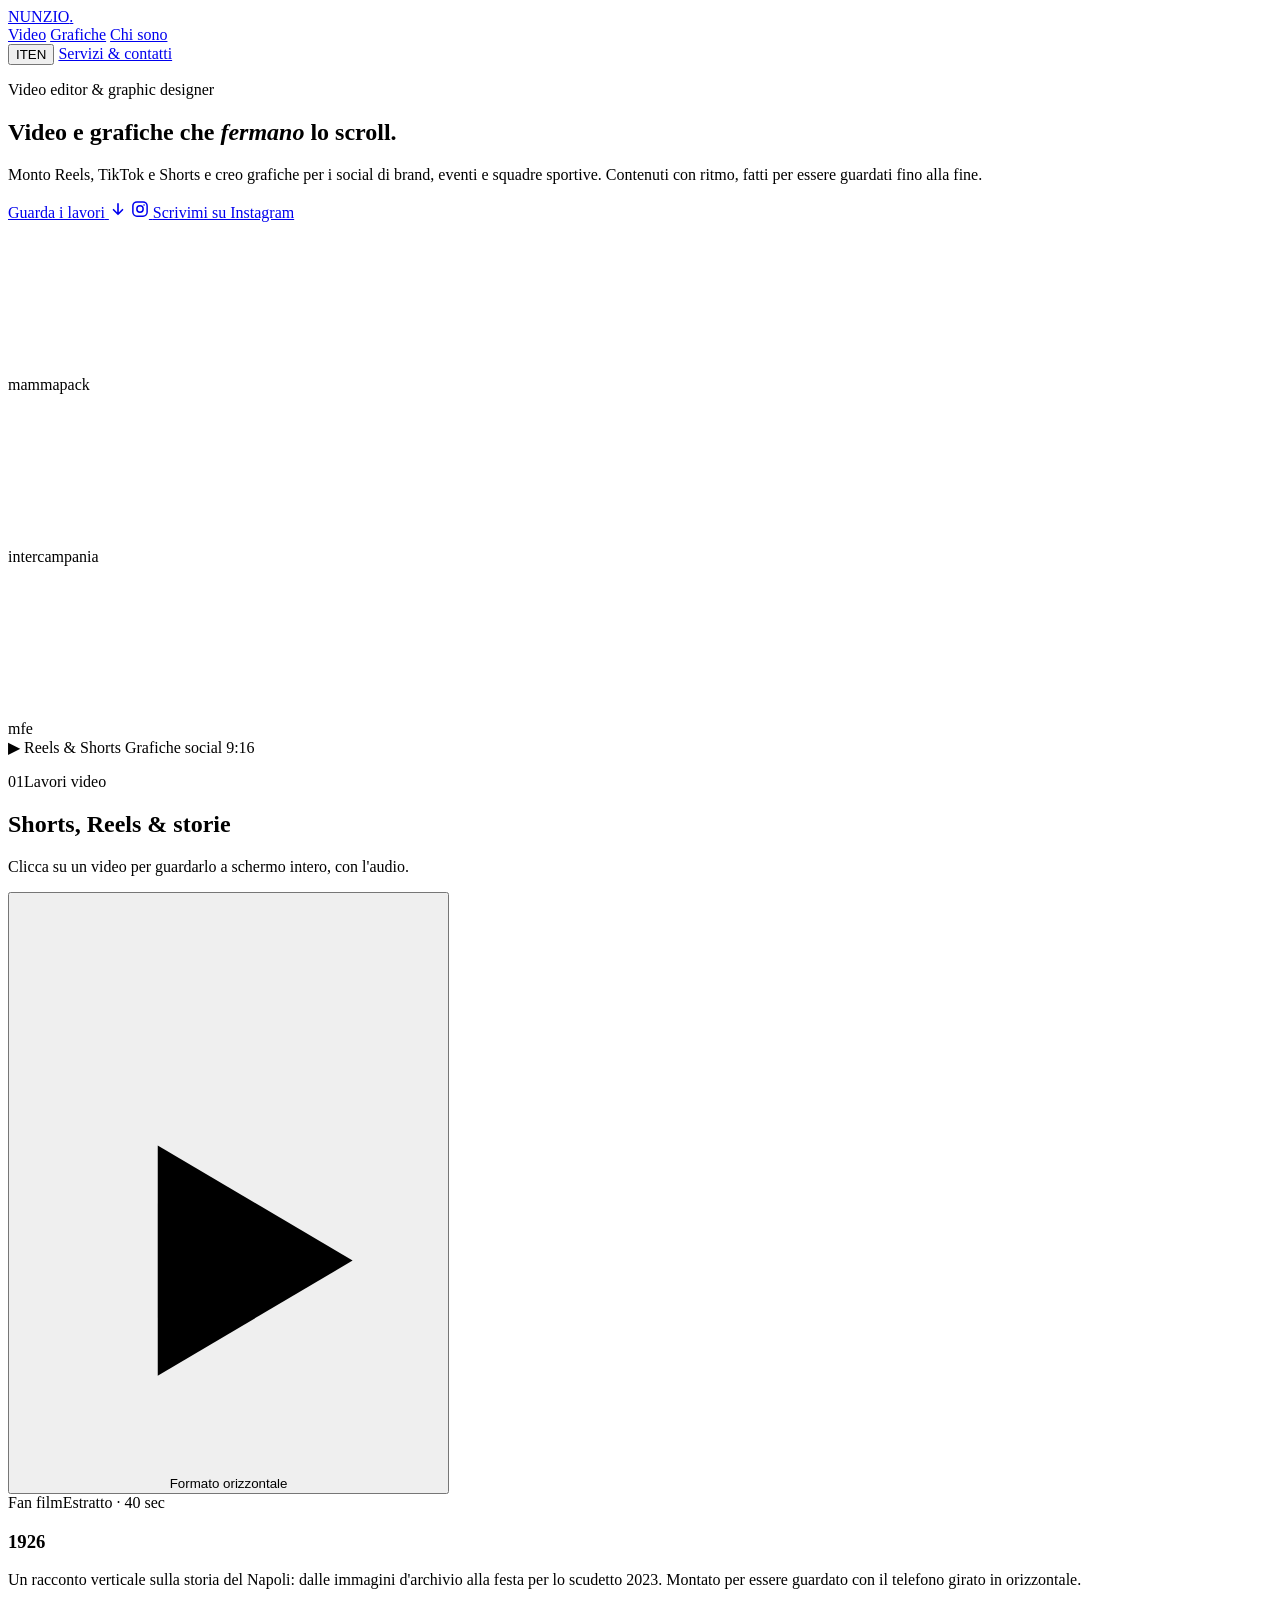
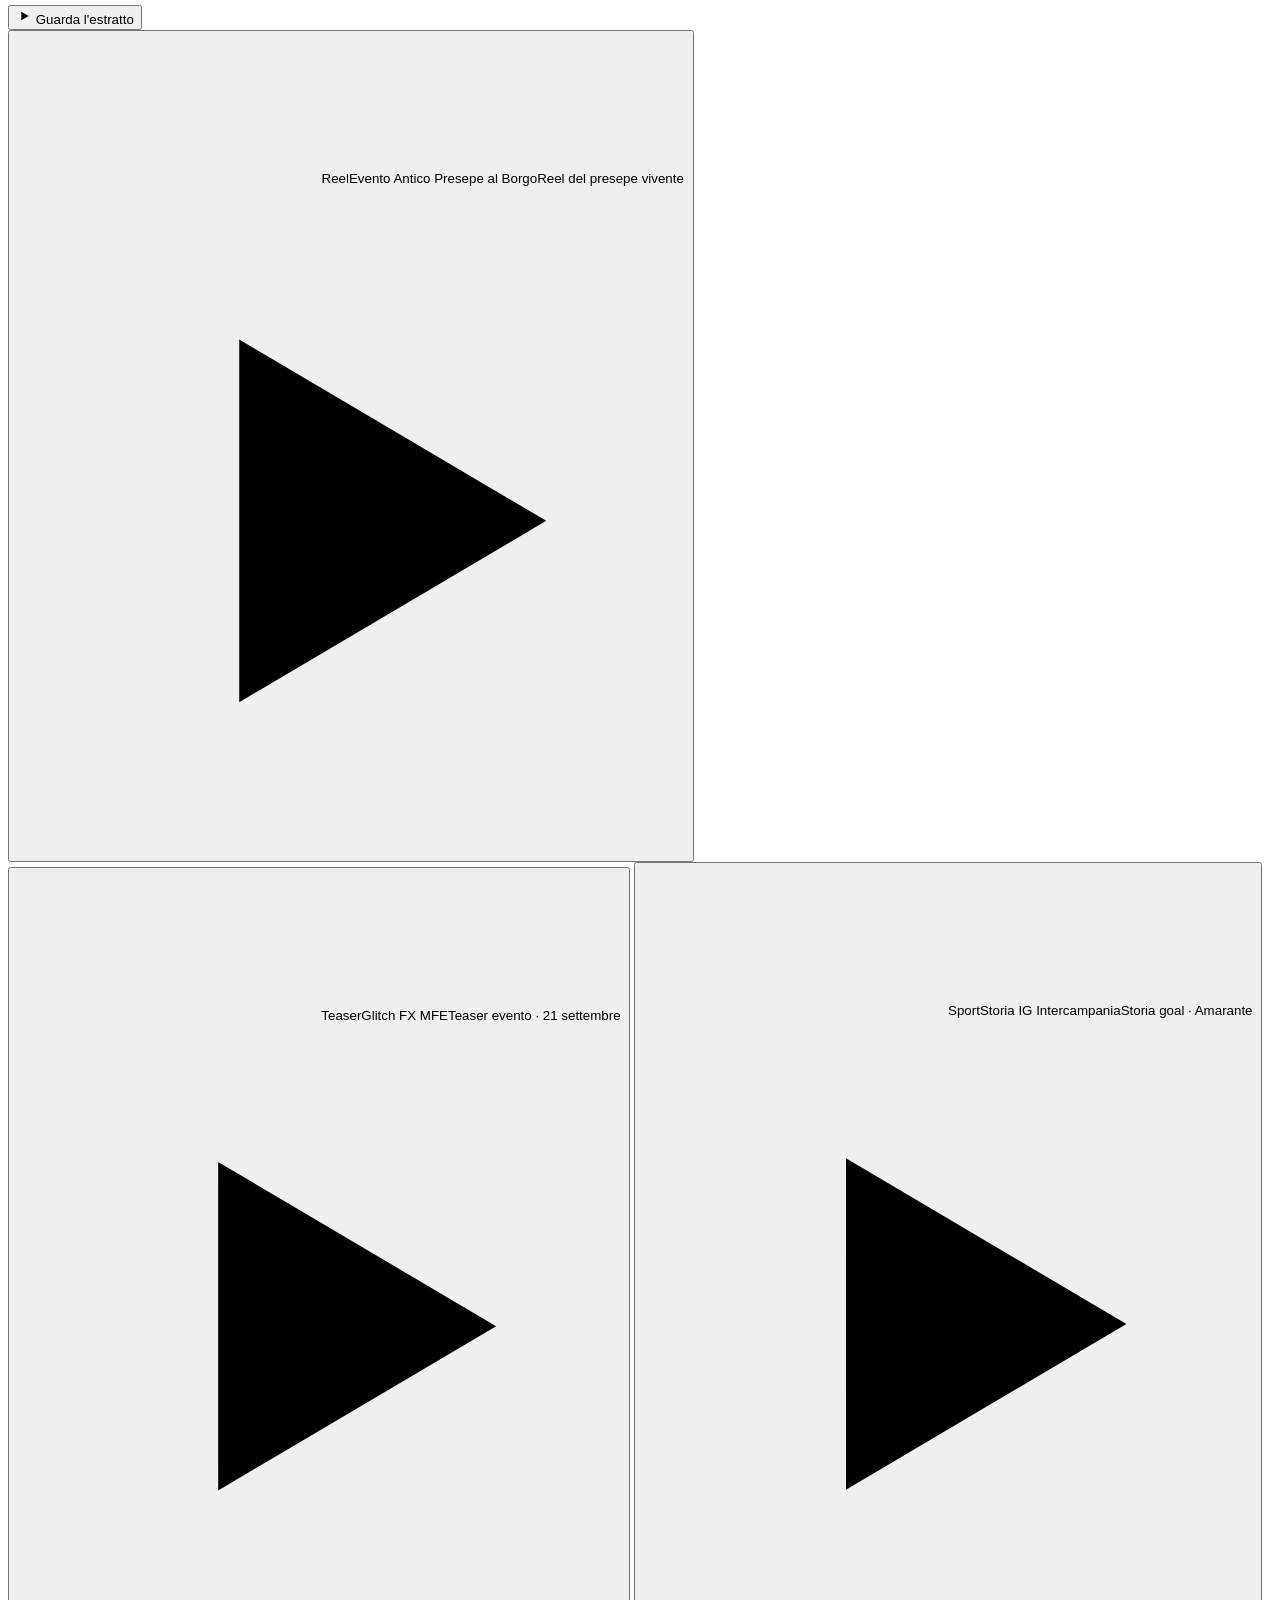
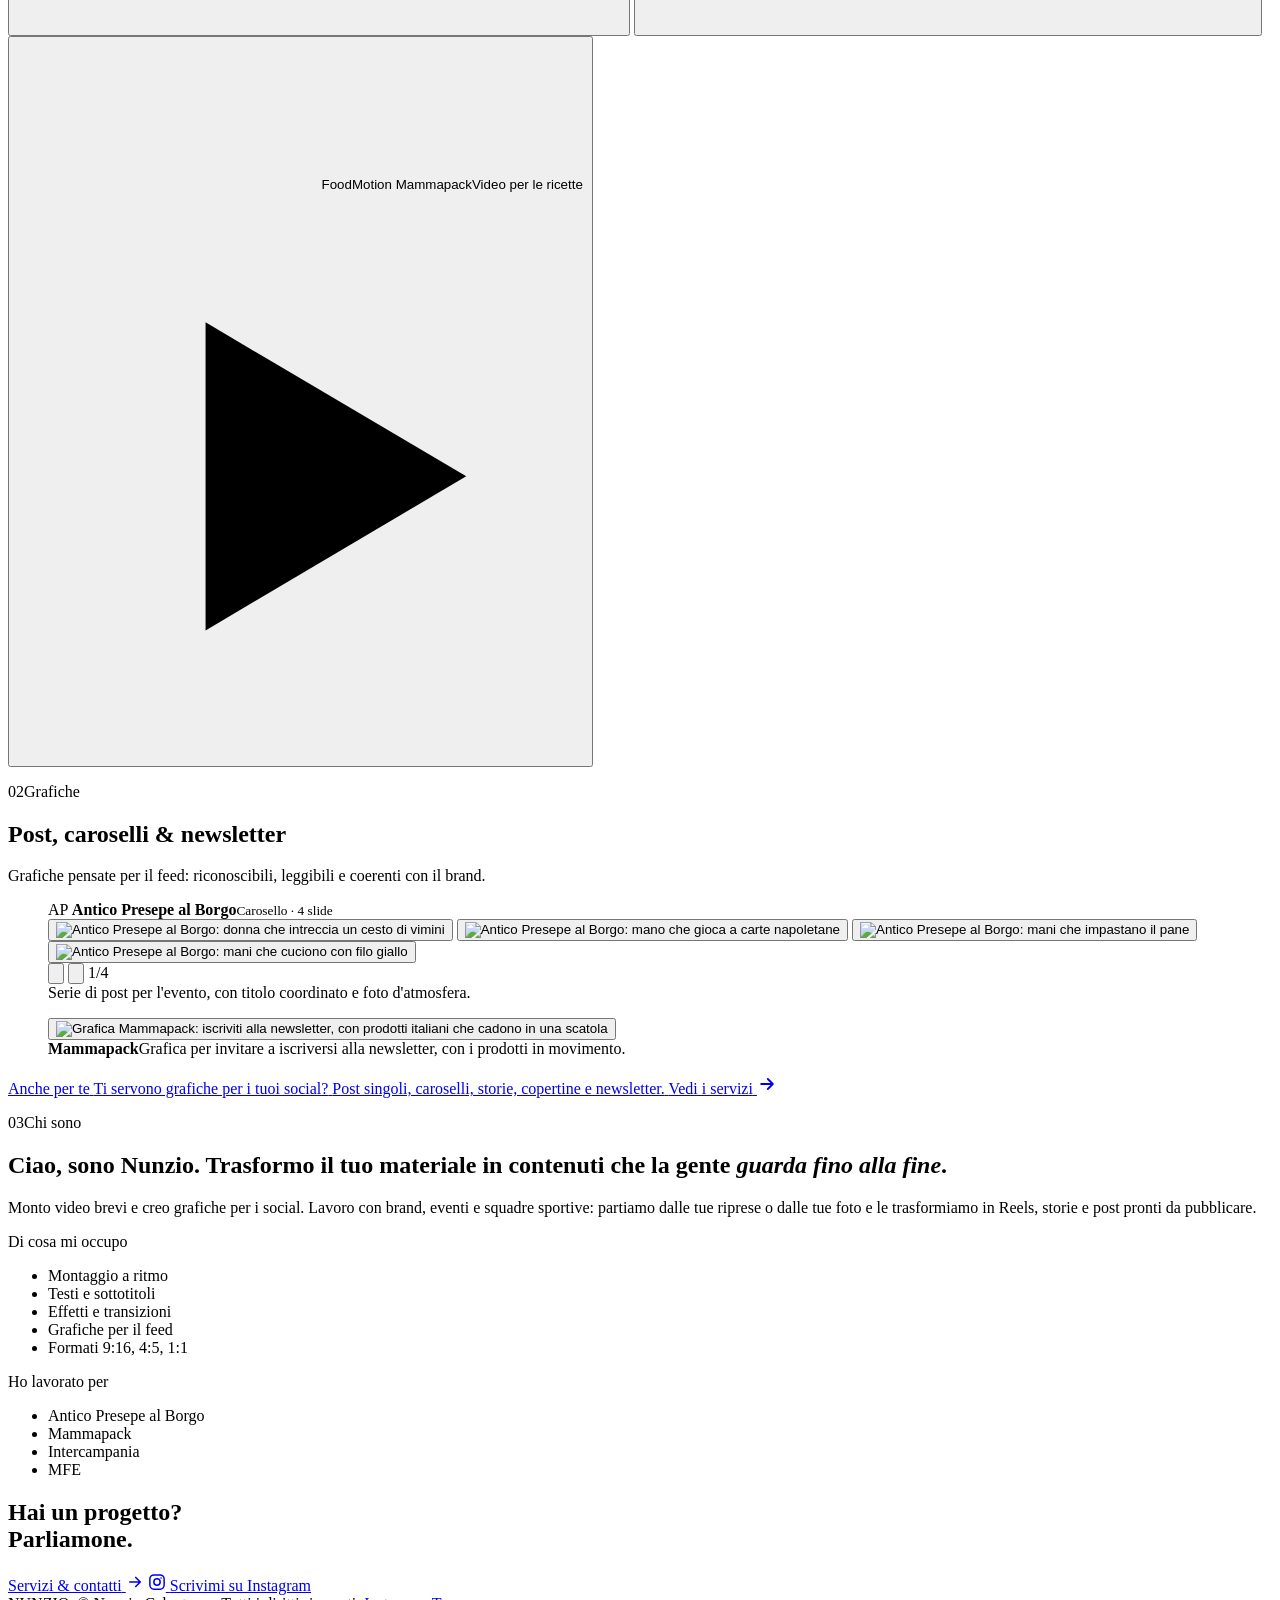
==== index.html @ 089bc9fd "Add files via upload" ====
<!doctype html>
<html lang="it">
<head>
  <meta charset="utf-8">
  <meta name="viewport" content="width=device-width, initial-scale=1">
  <title>Nunzio Celentano — Video editor & graphic designer</title>
  <meta name="description" content="Montaggio di Reels, TikTok e Shorts e grafiche per i social. Guarda i lavori di Nunzio Celentano.">
  <meta name="theme-color" content="#0b0b0e">
  <meta property="og:title" content="Nunzio Celentano — Video editor & graphic designer">
  <meta property="og:description" content="Video e grafiche che fermano lo scroll.">
  <meta property="og:image" content="video/poster/intercampania-goal.jpg">
  <link rel="icon" href="data:image/svg+xml,%3Csvg xmlns='http://www.w3.org/2000/svg' viewBox='0 0 64 64'%3E%3Crect width='64' height='64' rx='16' fill='%23d4ff3a'/%3E%3Ctext x='32' y='46' font-family='Arial Black,Arial' font-weight='900' font-size='40' text-anchor='middle' fill='%230b0b0e'%3EN%3C/text%3E%3C/svg%3E">
  <link rel="preconnect" href="https://fonts.googleapis.com">
  <link rel="preconnect" href="https://fonts.gstatic.com" crossorigin>
  <link href="https://fonts.googleapis.com/css2?family=Bricolage+Grotesque:opsz,wght@12..96,400..800&family=Inter:wght@400;500;600&display=swap" rel="stylesheet">
  <link rel="stylesheet" href="assets/style.css">
</head>
<body data-page="home">

  <header class="site-header" id="top">
    <div class="wrap header-inner">
      <a href="index.html" class="logo" aria-label="Nunzio Celentano — home">NUNZIO<span>.</span></a>
      <nav class="nav" aria-label="Menu">
        <a href="#video" data-i18n="nav.video">Video</a>
        <a href="#grafiche" data-i18n="nav.graphics">Grafiche</a>
        <a href="#chi-sono" data-i18n="nav.about">Chi sono</a>
      </nav>
      <div class="header-actions">
        <button class="lang-toggle" type="button" data-i18n-aria="lang.aria" aria-label="Cambia lingua">
          <span data-l="it">IT</span><span data-l="en">EN</span>
        </button>
        <a class="btn btn-accent btn-small" href="servizi.html"><span data-i18n="nav.contact">Servizi & contatti</span></a>
      </div>
    </div>
  </header>

  <main>
    <!-- HERO -->
    <section class="hero">
      <div class="glow glow-a" aria-hidden="true"></div>
      <div class="glow glow-b" aria-hidden="true"></div>
      <div class="wrap hero-inner">
        <div class="hero-copy">
          <p class="kicker"><span class="live-dot" aria-hidden="true"></span><span data-i18n="hero.kicker">Video editor & graphic designer</span></p>
          <h1 class="hero-title" data-i18n-html="hero.title">Video e grafiche che <em>fermano</em> lo scroll.</h1>
          <p class="hero-sub" data-i18n="hero.sub">Monto Reels, TikTok e Shorts e creo grafiche per i social di brand, eventi e squadre sportive. Contenuti con ritmo, fatti per essere guardati fino alla fine.</p>
          <div class="hero-ctas">
            <a href="#video" class="btn btn-accent"><span data-i18n="hero.cta">Guarda i lavori</span>
              <svg viewBox="0 0 24 24" width="18" height="18" fill="none" stroke="currentColor" stroke-width="2.2" stroke-linecap="round" stroke-linejoin="round" aria-hidden="true"><path d="M12 5v14M6 13l6 6 6-6"/></svg></a>
            <a href="https://www.instagram.com/" class="btn btn-ghost" data-ig target="_blank" rel="noopener">
              <svg viewBox="0 0 24 24" width="18" height="18" fill="none" stroke="currentColor" stroke-width="2" stroke-linecap="round" stroke-linejoin="round" aria-hidden="true"><rect x="2.5" y="2.5" width="19" height="19" rx="5.5"/><circle cx="12" cy="12" r="4.2"/><circle cx="17.4" cy="6.6" r="1.1" fill="currentColor" stroke="none"/></svg>
              <span data-i18n="cta.ig">Scrivimi su Instagram</span></a>
          </div>
        </div>

        <div class="hero-phones" aria-hidden="true">
          <div class="phone phone-1">
            <video src="video/preview/mammapack-ricette.mp4" poster="video/poster/mammapack-ricette.jpg" muted loop playsinline autoplay preload="auto" data-hero></video>
            <div class="phone-ui"><span class="pu-icons"><i class="i-heart"></i><i class="i-comment"></i><i class="i-send"></i></span><span class="pu-user"><b></b>mammapack</span></div>
          </div>
          <div class="phone phone-2">
            <video src="video/preview/intercampania-goal.mp4" poster="video/poster/intercampania-goal.jpg" muted loop playsinline autoplay preload="auto" data-hero></video>
            <div class="phone-ui"><span class="pu-icons"><i class="i-heart"></i><i class="i-comment"></i><i class="i-send"></i></span><span class="pu-user"><b></b>intercampania</span></div>
          </div>
          <div class="phone phone-3">
            <video src="video/preview/mfe-21-settembre.mp4" poster="video/poster/mfe-21-settembre.jpg" muted loop playsinline autoplay preload="auto" data-hero></video>
            <div class="phone-ui"><span class="pu-icons"><i class="i-heart"></i><i class="i-comment"></i><i class="i-send"></i></span><span class="pu-user"><b></b>mfe</span></div>
          </div>
          <span class="float-chip chip-1">▶ Reels & Shorts</span>
          <span class="float-chip chip-2" data-i18n="hero.chip2">Grafiche social</span>
          <span class="float-chip chip-3">9:16</span>
        </div>
      </div>
    </section>

    <div class="marquee" aria-hidden="true"><div class="marquee-track"></div></div>

    <!-- VIDEO -->
    <section id="video" class="section">
      <div class="wrap">
        <div class="section-head">
          <p class="eyebrow"><span class="num">01</span><span data-i18n="video.eyebrow">Lavori video</span></p>
          <h2 class="section-title" data-i18n="video.title">Shorts, Reels & storie</h2>
          <p class="section-sub" data-i18n="video.sub">Clicca su un video per guardarlo a schermo intero, con l'audio.</p>
        </div>

        <article class="feature">
          <button class="feature-media rot-wrap" type="button" id="f1926" data-preview
                  data-video="video/1926-estratto.mp4" data-rotate data-group="video"
                  data-title="1926" data-caption="f1926.cap">
            <video class="preview" src="video/preview/1926-estratto.mp4" poster="video/poster/1926-estratto.jpg" muted loop playsinline preload="none"></video>
            <span class="play-badge" aria-hidden="true"><svg viewBox="0 0 24 24"><path d="M8 5.5v13l11-6.5z" fill="currentColor"/></svg></span>
            <span class="rot-hint" data-i18n="f1926.hint">Formato orizzontale</span>
          </button>
          <div class="feature-copy">
            <div class="tags"><span class="tag tag-accent">Fan film</span><span class="tag" data-i18n="f1926.len">Estratto · 40 sec</span></div>
            <h3 class="feature-title">1926</h3>
            <p data-i18n="f1926.desc">Un racconto verticale sulla storia del Napoli: dalle immagini d'archivio alla festa per lo scudetto 2023. Montato per essere guardato con il telefono girato in orizzontale.</p>
            <button class="btn btn-ghost" type="button" data-open="#f1926">
              <svg viewBox="0 0 24 24" width="16" height="16" aria-hidden="true"><path d="M8 5.5v13l11-6.5z" fill="currentColor"/></svg>
              <span data-i18n="f1926.cta">Guarda l'estratto</span></button>
          </div>
        </article>

        <div class="video-grid">
          <button class="vcard" type="button" data-preview data-video="video/antico-presepe.mp4" data-group="video"
                  data-title="Antico Presepe al Borgo" data-caption="v.presepe.title">
            <video class="preview" src="video/preview/antico-presepe.mp4" poster="video/poster/antico-presepe.jpg" muted loop playsinline preload="none"></video>
            <span class="vcard-shade" aria-hidden="true"></span>
            <span class="vcard-tags"><span class="tag">Reel</span><span class="tag" data-i18n="tag.event">Evento</span></span>
            <span class="vcard-info"><span class="vcard-client">Antico Presepe al Borgo</span><span class="vcard-title" data-i18n="v.presepe.title">Reel del presepe vivente</span></span>
            <span class="play-badge" aria-hidden="true"><svg viewBox="0 0 24 24"><path d="M8 5.5v13l11-6.5z" fill="currentColor"/></svg></span>
          </button>

          <button class="vcard" type="button" data-preview data-video="video/mfe-21-settembre.mp4" data-group="video"
                  data-title="MFE" data-caption="v.mfe.title">
            <video class="preview" src="video/preview/mfe-21-settembre.mp4" poster="video/poster/mfe-21-settembre.jpg" muted loop playsinline preload="none"></video>
            <span class="vcard-shade" aria-hidden="true"></span>
            <span class="vcard-tags"><span class="tag">Teaser</span><span class="tag">Glitch FX</span></span>
            <span class="vcard-info"><span class="vcard-client">MFE</span><span class="vcard-title" data-i18n="v.mfe.title">Teaser evento · 21 settembre</span></span>
            <span class="play-badge" aria-hidden="true"><svg viewBox="0 0 24 24"><path d="M8 5.5v13l11-6.5z" fill="currentColor"/></svg></span>
          </button>

          <button class="vcard" type="button" data-preview data-video="video/intercampania-goal.mp4" data-group="video"
                  data-title="Intercampania" data-caption="v.goal.title">
            <video class="preview" src="video/preview/intercampania-goal.mp4" poster="video/poster/intercampania-goal.jpg" muted loop playsinline preload="none"></video>
            <span class="vcard-shade" aria-hidden="true"></span>
            <span class="vcard-tags"><span class="tag">Sport</span><span class="tag" data-i18n="tag.story">Storia IG</span></span>
            <span class="vcard-info"><span class="vcard-client">Intercampania</span><span class="vcard-title" data-i18n="v.goal.title">Storia goal · Amarante</span></span>
            <span class="play-badge" aria-hidden="true"><svg viewBox="0 0 24 24"><path d="M8 5.5v13l11-6.5z" fill="currentColor"/></svg></span>
          </button>

          <button class="vcard" type="button" data-preview data-video="video/mammapack-ricette.mp4" data-group="video"
                  data-title="Mammapack" data-caption="v.mamma.title">
            <video class="preview" src="video/preview/mammapack-ricette.mp4" poster="video/poster/mammapack-ricette.jpg" muted loop playsinline preload="none"></video>
            <span class="vcard-shade" aria-hidden="true"></span>
            <span class="vcard-tags"><span class="tag">Food</span><span class="tag">Motion</span></span>
            <span class="vcard-info"><span class="vcard-client">Mammapack</span><span class="vcard-title" data-i18n="v.mamma.title">Video per le ricette</span></span>
            <span class="play-badge" aria-hidden="true"><svg viewBox="0 0 24 24"><path d="M8 5.5v13l11-6.5z" fill="currentColor"/></svg></span>
          </button>
        </div>
      </div>
    </section>

    <!-- GRAFICHE -->
    <section id="grafiche" class="section">
      <div class="wrap">
        <div class="section-head">
          <p class="eyebrow"><span class="num">02</span><span data-i18n="gfx.eyebrow">Grafiche</span></p>
          <h2 class="section-title" data-i18n="gfx.title">Post, caroselli & newsletter</h2>
          <p class="section-sub" data-i18n="gfx.sub">Grafiche pensate per il feed: riconoscibili, leggibili e coerenti con il brand.</p>
        </div>

        <div class="gfx-grid">
          <figure class="ig-post">
            <div class="ig-head">
              <span class="ig-avatar" aria-hidden="true"><span>AP</span></span>
              <span class="ig-who"><strong>Antico Presepe al Borgo</strong><small data-i18n="g.car.meta">Carosello · 4 slide</small></span>
            </div>
            <div class="carousel">
              <div class="carousel-track" tabindex="0" data-i18n-aria="g.car.aria" aria-label="Carosello di grafiche">
                <button class="slide" type="button" data-img="grafiche/presepe-1.webp" data-group="presepe" data-title="Antico Presepe al Borgo" data-caption="g.car.meta"><img src="grafiche/presepe-1.webp" width="1080" height="1350" alt="Antico Presepe al Borgo: donna che intreccia un cesto di vimini" loading="lazy"></button>
                <button class="slide" type="button" data-img="grafiche/presepe-2.webp" data-group="presepe" data-title="Antico Presepe al Borgo" data-caption="g.car.meta"><img src="grafiche/presepe-2.webp" width="1080" height="1350" alt="Antico Presepe al Borgo: mano che gioca a carte napoletane" loading="lazy"></button>
                <button class="slide" type="button" data-img="grafiche/presepe-3.webp" data-group="presepe" data-title="Antico Presepe al Borgo" data-caption="g.car.meta"><img src="grafiche/presepe-3.webp" width="1080" height="1350" alt="Antico Presepe al Borgo: mani che impastano il pane" loading="lazy"></button>
                <button class="slide" type="button" data-img="grafiche/presepe-4.webp" data-group="presepe" data-title="Antico Presepe al Borgo" data-caption="g.car.meta"><img src="grafiche/presepe-4.webp" width="1080" height="1350" alt="Antico Presepe al Borgo: mani che cuciono con filo giallo" loading="lazy"></button>
              </div>
              <button class="car-btn car-prev" type="button" data-i18n-aria="car.prev" aria-label="Slide precedente"><svg viewBox="0 0 24 24"><path d="M15 18l-6-6 6-6"/></svg></button>
              <button class="car-btn car-next" type="button" data-i18n-aria="car.next" aria-label="Slide successiva"><svg viewBox="0 0 24 24"><path d="M9 18l6-6-6-6"/></svg></button>
              <span class="car-count">1/4</span>
            </div>
            <div class="car-dots" aria-hidden="true"><span></span><span></span><span></span><span></span></div>
            <figcaption data-i18n="g.car.cap">Serie di post per l'evento, con titolo coordinato e foto d'atmosfera.</figcaption>
          </figure>

          <figure class="gfx-card">
            <button class="gfx-img" type="button" data-img="grafiche/mammapack-newsletter.webp" data-title="Mammapack" data-caption="g.news.meta">
              <img src="grafiche/mammapack-newsletter.webp" width="1294" height="2000" alt="Grafica Mammapack: iscriviti alla newsletter, con prodotti italiani che cadono in una scatola" loading="lazy">
            </button>
            <figcaption><strong>Mammapack</strong><span data-i18n="g.news.cap">Grafica per invitare a iscriversi alla newsletter, con i prodotti in movimento.</span></figcaption>
          </figure>

          <a class="more-card" href="servizi.html">
            <span class="more-kicker" data-i18n="g.more.kicker">Anche per te</span>
            <span class="more-title" data-i18n="g.more.title">Ti servono grafiche per i tuoi social?</span>
            <span class="more-text" data-i18n="g.more.text">Post singoli, caroselli, storie, copertine e newsletter.</span>
            <span class="more-cta"><span data-i18n="g.more.cta">Vedi i servizi</span>
              <svg viewBox="0 0 24 24" width="20" height="20" fill="none" stroke="currentColor" stroke-width="2.2" stroke-linecap="round" stroke-linejoin="round" aria-hidden="true"><path d="M5 12h14M13 6l6 6-6 6"/></svg></span>
          </a>
        </div>
      </div>
    </section>

    <!-- CHI SONO -->
    <section id="chi-sono" class="section about">
      <div class="wrap about-grid">
        <div>
          <p class="eyebrow"><span class="num">03</span><span data-i18n="about.eyebrow">Chi sono</span></p>
          <h2 class="about-statement" data-i18n-html="about.statement">Ciao, sono <span class="hl">Nunzio</span>. Trasformo il tuo materiale in contenuti che la gente <em>guarda fino alla fine</em>.</h2>
        </div>
        <div class="about-side">
          <p data-i18n="about.p1">Monto video brevi e creo grafiche per i social. Lavoro con brand, eventi e squadre sportive: partiamo dalle tue riprese o dalle tue foto e le trasformiamo in Reels, storie e post pronti da pubblicare.</p>
          <p class="mini-label" data-i18n="about.skills">Di cosa mi occupo</p>
          <ul class="chips">
            <li data-i18n="skill.1">Montaggio a ritmo</li>
            <li data-i18n="skill.2">Testi e sottotitoli</li>
            <li data-i18n="skill.3">Effetti e transizioni</li>
            <li data-i18n="skill.4">Grafiche per il feed</li>
            <li data-i18n="skill.5">Formati 9:16, 4:5, 1:1</li>
          </ul>
          <p class="mini-label" data-i18n="about.clients">Ho lavorato per</p>
          <ul class="client-list">
            <li>Antico Presepe al Borgo</li>
            <li>Mammapack</li>
            <li>Intercampania</li>
            <li>MFE</li>
          </ul>
        </div>
      </div>
    </section>

    <!-- CTA -->
    <section class="cta-band">
      <div class="glow glow-c" aria-hidden="true"></div>
      <div class="wrap cta-inner">
        <h2 class="cta-title" data-i18n-html="cta.title">Hai un progetto?<br><span class="outline">Parliamone.</span></h2>
        <div class="cta-actions">
          <a class="btn btn-accent" href="servizi.html"><span data-i18n="nav.contact">Servizi & contatti</span>
            <svg viewBox="0 0 24 24" width="18" height="18" fill="none" stroke="currentColor" stroke-width="2.2" stroke-linecap="round" stroke-linejoin="round" aria-hidden="true"><path d="M5 12h14M13 6l6 6-6 6"/></svg></a>
          <a class="btn btn-ig" href="https://www.instagram.com/" data-ig target="_blank" rel="noopener">
            <svg viewBox="0 0 24 24" width="18" height="18" fill="none" stroke="currentColor" stroke-width="2" stroke-linecap="round" stroke-linejoin="round" aria-hidden="true"><rect x="2.5" y="2.5" width="19" height="19" rx="5.5"/><circle cx="12" cy="12" r="4.2"/><circle cx="17.4" cy="6.6" r="1.1" fill="currentColor" stroke="none"/></svg>
            <span data-i18n="cta.ig">Scrivimi su Instagram</span></a>
        </div>
      </div>
    </section>
  </main>

  <footer class="site-footer">
    <div class="wrap footer-inner">
      <span class="logo logo-small">NUNZIO<span>.</span></span>
      <span class="foot-copy">© <span data-year></span> Nunzio Celentano · <span data-i18n="footer.rights">Tutti i diritti riservati.</span></span>
      <span class="foot-links">
        <a href="https://www.instagram.com/" data-ig-profile target="_blank" rel="noopener">Instagram</a>
        <a href="#top" data-i18n="footer.top">Torna su</a>
      </span>
    </div>
  </footer>

  <dialog class="lightbox" data-i18n-aria="lb.aria" aria-label="Visualizzatore">
    <div class="lb-stage"></div>
    <div class="lb-caption"><strong class="lb-title"></strong><span class="lb-sub"></span></div>
    <button class="lb-btn lb-close" type="button" data-i18n-aria="lb.close" aria-label="Chiudi"><svg viewBox="0 0 24 24"><path d="M18 6L6 18M6 6l12 12"/></svg></button>
    <button class="lb-btn lb-prev" type="button" data-i18n-aria="lb.prev" aria-label="Precedente"><svg viewBox="0 0 24 24"><path d="M15 18l-6-6 6-6"/></svg></button>
    <button class="lb-btn lb-next" type="button" data-i18n-aria="lb.next" aria-label="Successivo"><svg viewBox="0 0 24 24"><path d="M9 18l6-6-6-6"/></svg></button>
  </dialog>

  <script src="assets/main.js"></script>
</body>
</html>
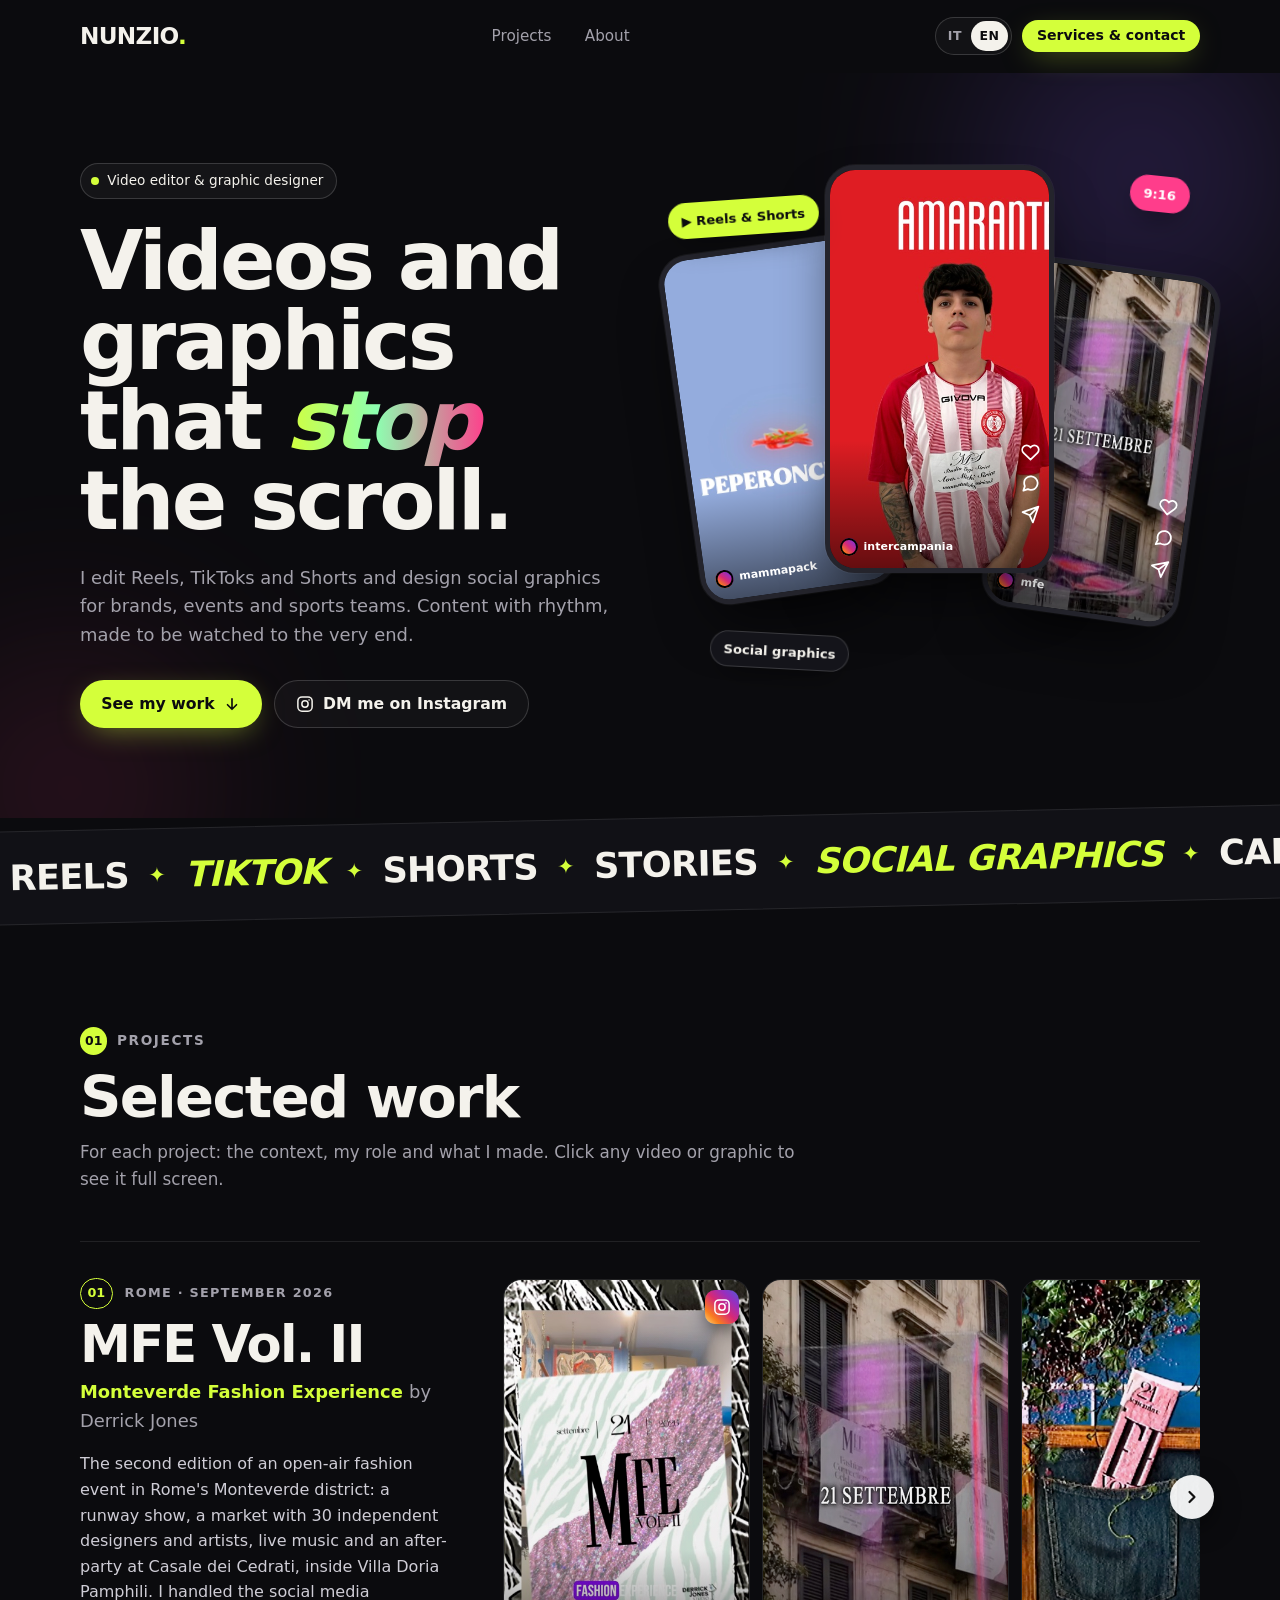
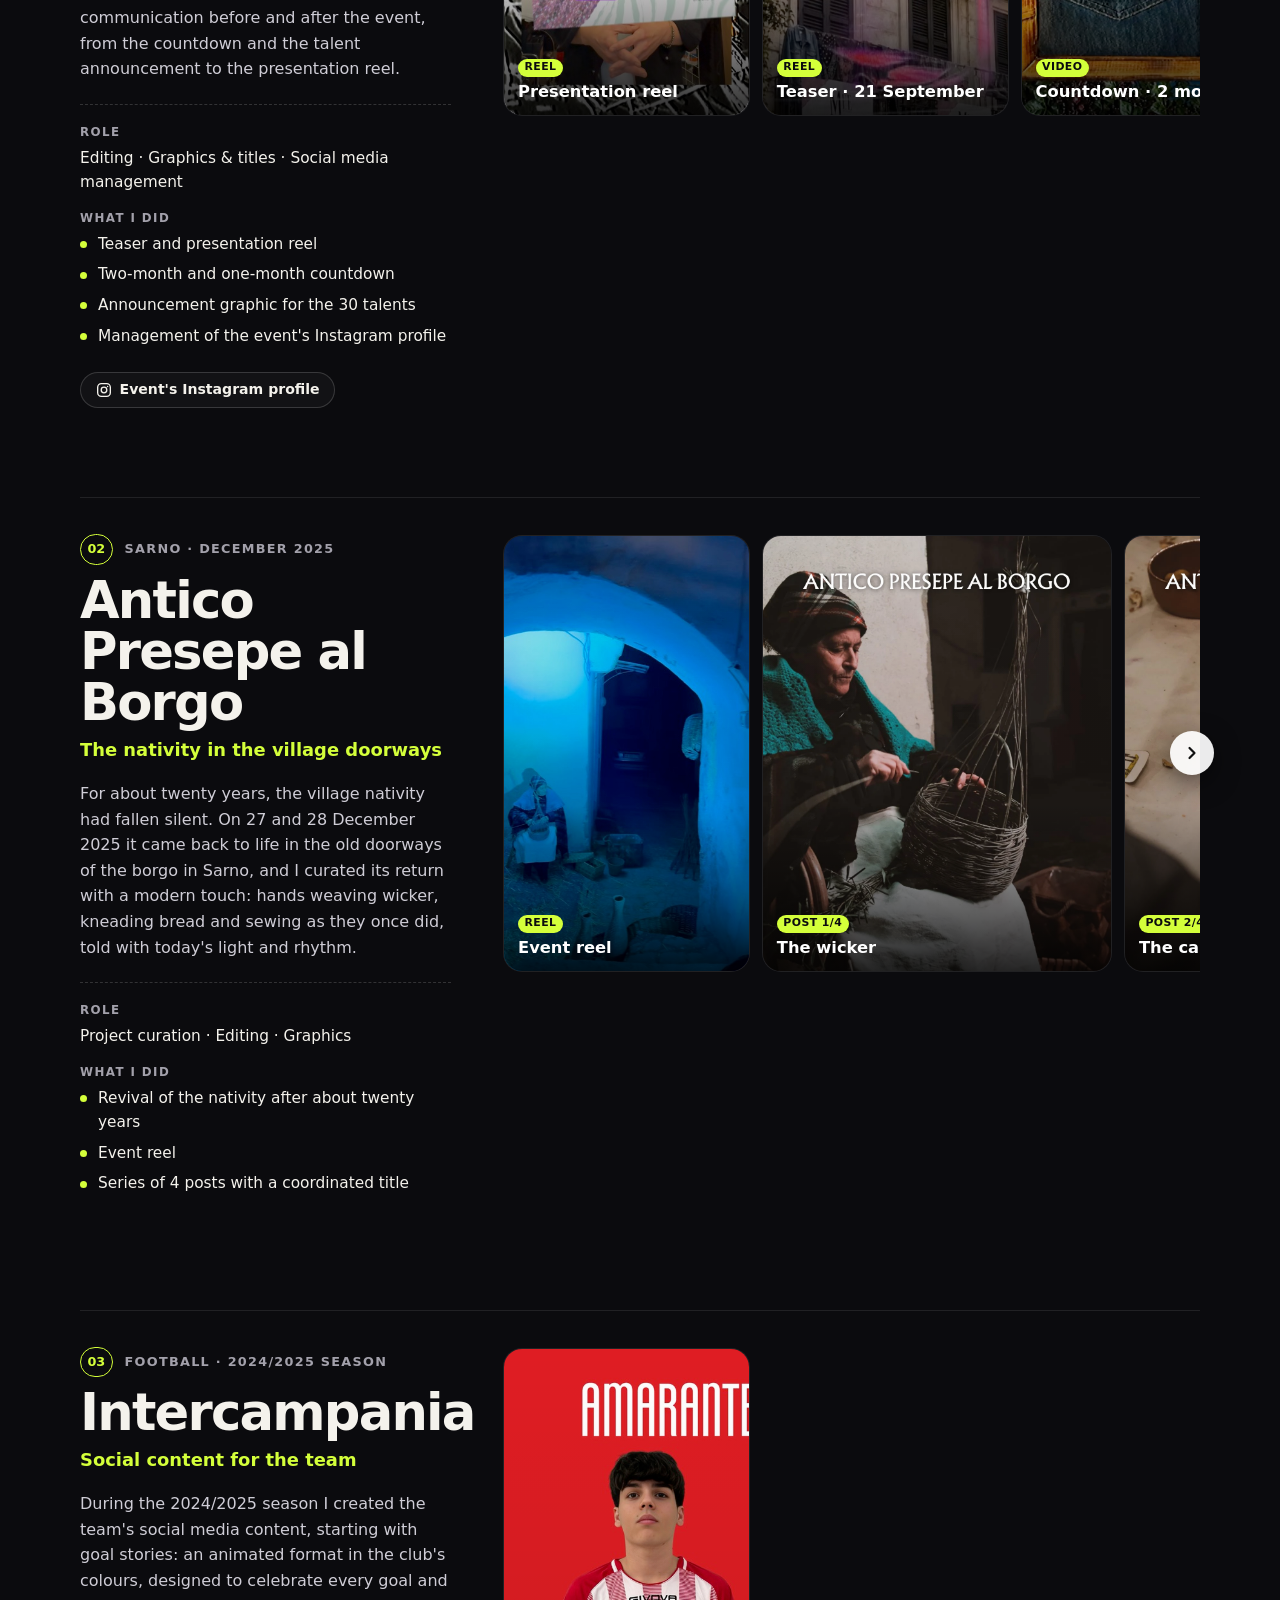
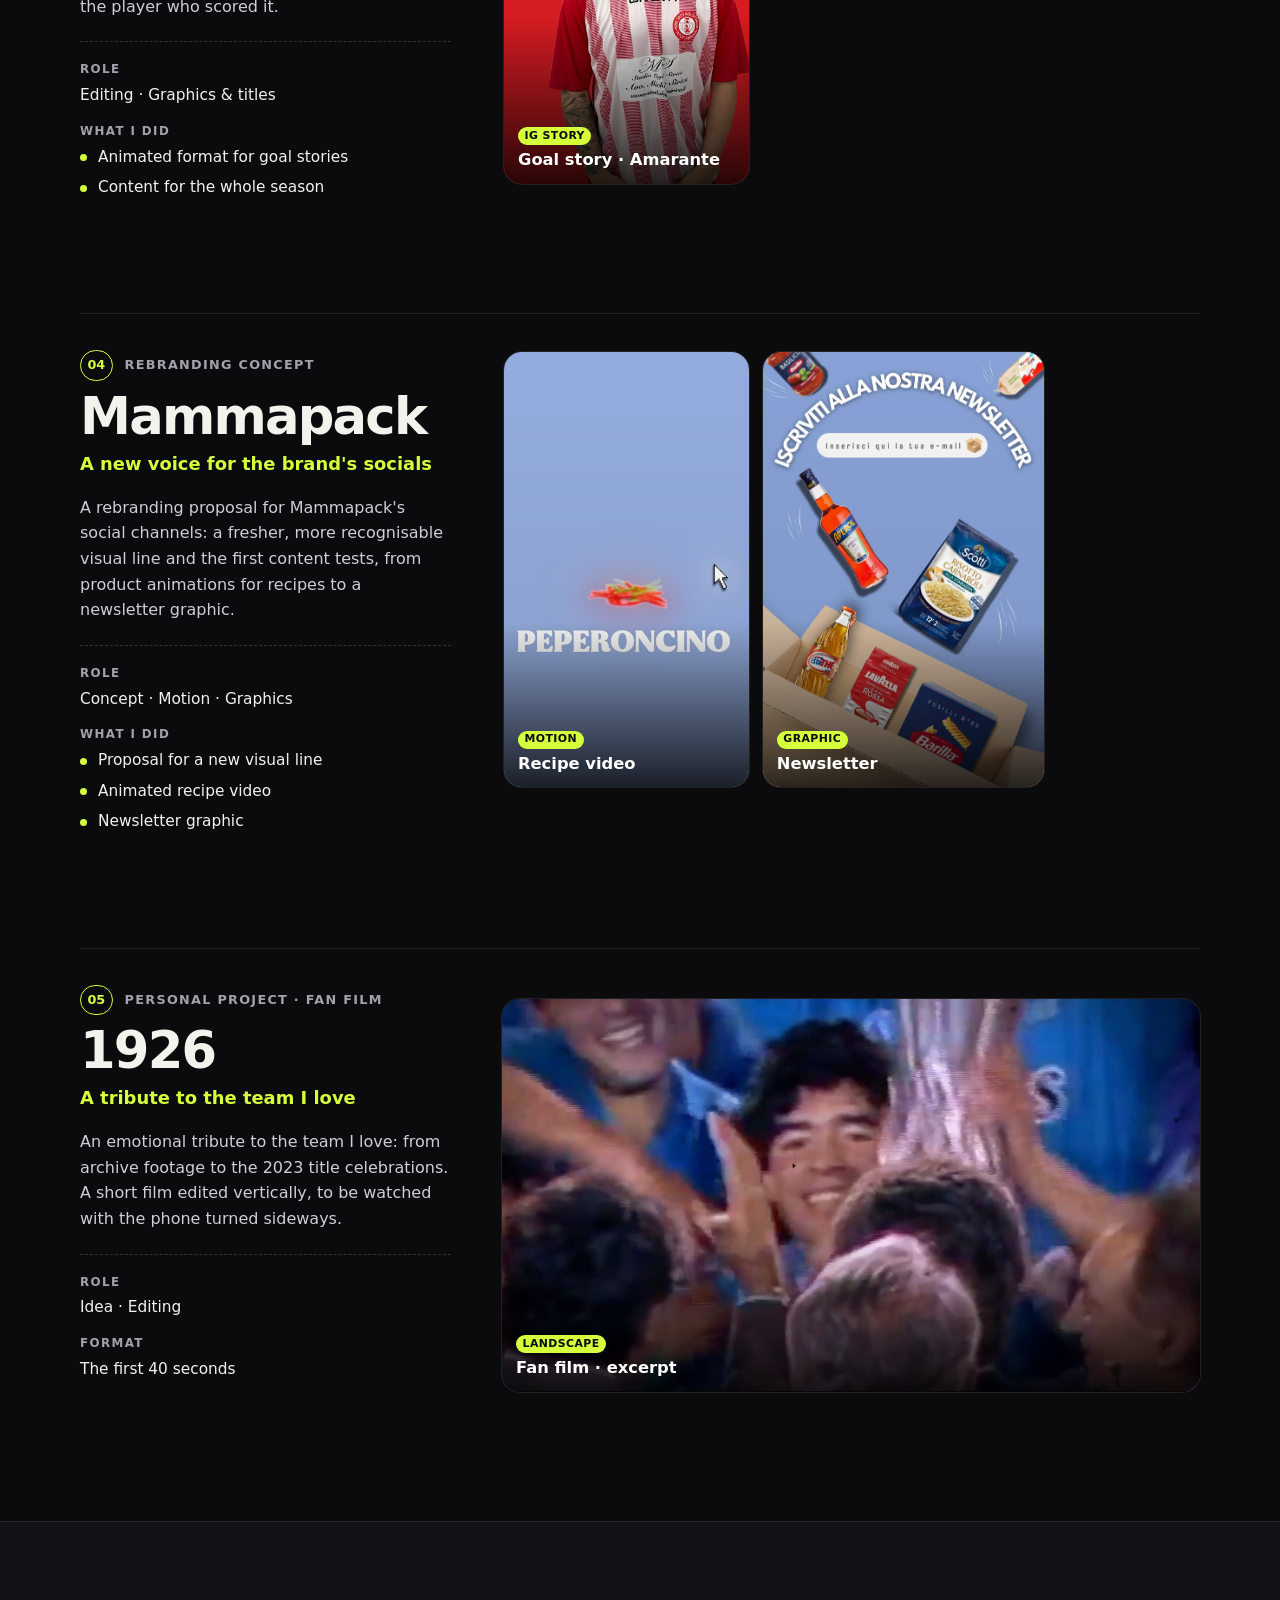
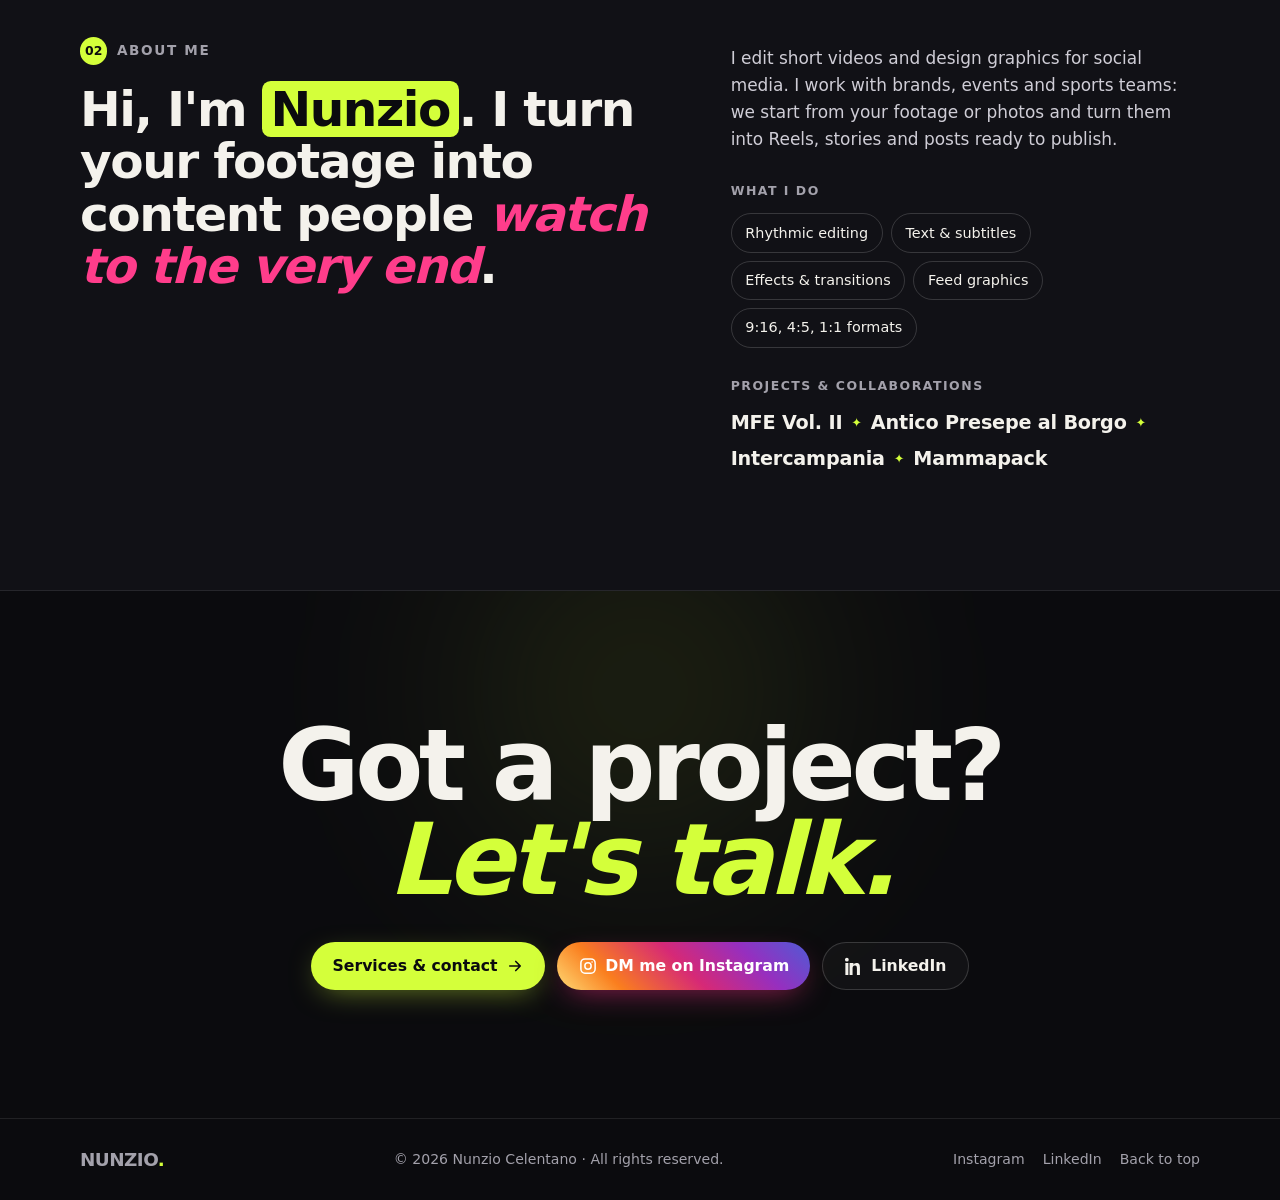
==== commit a548e04a: "Add files via upload" ====
--- a/index.html
+++ b/index.html
@@ -21,8 +21,7 @@
     <div class="wrap header-inner">
       <a href="index.html" class="logo" aria-label="Nunzio Celentano — home">NUNZIO<span>.</span></a>
       <nav class="nav" aria-label="Menu">
-        <a href="#video" data-i18n="nav.video">Video</a>
-        <a href="#grafiche" data-i18n="nav.graphics">Grafiche</a>
+        <a href="#progetti" data-i18n="nav.projects">Progetti</a>
         <a href="#chi-sono" data-i18n="nav.about">Chi sono</a>
       </nav>
       <div class="header-actions">
@@ -45,7 +44,7 @@
           <h1 class="hero-title" data-i18n-html="hero.title">Video e grafiche che <em>fermano</em> lo scroll.</h1>
           <p class="hero-sub" data-i18n="hero.sub">Monto Reels, TikTok e Shorts e creo grafiche per i social di brand, eventi e squadre sportive. Contenuti con ritmo, fatti per essere guardati fino alla fine.</p>
           <div class="hero-ctas">
-            <a href="#video" class="btn btn-accent"><span data-i18n="hero.cta">Guarda i lavori</span>
+            <a href="#progetti" class="btn btn-accent"><span data-i18n="hero.cta">Guarda i lavori</span>
               <svg viewBox="0 0 24 24" width="18" height="18" fill="none" stroke="currentColor" stroke-width="2.2" stroke-linecap="round" stroke-linejoin="round" aria-hidden="true"><path d="M12 5v14M6 13l6 6 6-6"/></svg></a>
             <a href="https://www.instagram.com/" class="btn btn-ghost" data-ig target="_blank" rel="noopener">
               <svg viewBox="0 0 24 24" width="18" height="18" fill="none" stroke="currentColor" stroke-width="2" stroke-linecap="round" stroke-linejoin="round" aria-hidden="true"><rect x="2.5" y="2.5" width="19" height="19" rx="5.5"/><circle cx="12" cy="12" r="4.2"/><circle cx="17.4" cy="6.6" r="1.1" fill="currentColor" stroke="none"/></svg>
@@ -75,117 +74,236 @@
 
     <div class="marquee" aria-hidden="true"><div class="marquee-track"></div></div>
 
-    <!-- VIDEO -->
-    <section id="video" class="section">
+    <!-- PROGETTI -->
+    <section id="progetti" class="section">
       <div class="wrap">
         <div class="section-head">
-          <p class="eyebrow"><span class="num">01</span><span data-i18n="video.eyebrow">Lavori video</span></p>
-          <h2 class="section-title" data-i18n="video.title">Shorts, Reels & storie</h2>
-          <p class="section-sub" data-i18n="video.sub">Clicca su un video per guardarlo a schermo intero, con l'audio.</p>
-        </div>
-
-        <article class="feature">
-          <button class="feature-media rot-wrap" type="button" id="f1926" data-preview
-                  data-video="video/1926-estratto.mp4" data-rotate data-group="video"
-                  data-title="1926" data-caption="f1926.cap">
-            <video class="preview" src="video/preview/1926-estratto.mp4" poster="video/poster/1926-estratto.jpg" muted loop playsinline preload="none"></video>
-            <span class="play-badge" aria-hidden="true"><svg viewBox="0 0 24 24"><path d="M8 5.5v13l11-6.5z" fill="currentColor"/></svg></span>
-            <span class="rot-hint" data-i18n="f1926.hint">Formato orizzontale</span>
-          </button>
-          <div class="feature-copy">
-            <div class="tags"><span class="tag tag-accent">Fan film</span><span class="tag" data-i18n="f1926.len">Estratto · 40 sec</span></div>
-            <h3 class="feature-title">1926</h3>
-            <p data-i18n="f1926.desc">Un racconto verticale sulla storia del Napoli: dalle immagini d'archivio alla festa per lo scudetto 2023. Montato per essere guardato con il telefono girato in orizzontale.</p>
-            <button class="btn btn-ghost" type="button" data-open="#f1926">
-              <svg viewBox="0 0 24 24" width="16" height="16" aria-hidden="true"><path d="M8 5.5v13l11-6.5z" fill="currentColor"/></svg>
-              <span data-i18n="f1926.cta">Guarda l'estratto</span></button>
-          </div>
-        </article>
-
-        <div class="video-grid">
-          <button class="vcard" type="button" data-preview data-video="video/antico-presepe.mp4" data-group="video"
-                  data-title="Antico Presepe al Borgo" data-caption="v.presepe.title">
-            <video class="preview" src="video/preview/antico-presepe.mp4" poster="video/poster/antico-presepe.jpg" muted loop playsinline preload="none"></video>
-            <span class="vcard-shade" aria-hidden="true"></span>
-            <span class="vcard-tags"><span class="tag">Reel</span><span class="tag" data-i18n="tag.event">Evento</span></span>
-            <span class="vcard-info"><span class="vcard-client">Antico Presepe al Borgo</span><span class="vcard-title" data-i18n="v.presepe.title">Reel del presepe vivente</span></span>
-            <span class="play-badge" aria-hidden="true"><svg viewBox="0 0 24 24"><path d="M8 5.5v13l11-6.5z" fill="currentColor"/></svg></span>
-          </button>
-
-          <button class="vcard" type="button" data-preview data-video="video/mfe-21-settembre.mp4" data-group="video"
-                  data-title="MFE" data-caption="v.mfe.title">
-            <video class="preview" src="video/preview/mfe-21-settembre.mp4" poster="video/poster/mfe-21-settembre.jpg" muted loop playsinline preload="none"></video>
-            <span class="vcard-shade" aria-hidden="true"></span>
-            <span class="vcard-tags"><span class="tag">Teaser</span><span class="tag">Glitch FX</span></span>
-            <span class="vcard-info"><span class="vcard-client">MFE</span><span class="vcard-title" data-i18n="v.mfe.title">Teaser evento · 21 settembre</span></span>
-            <span class="play-badge" aria-hidden="true"><svg viewBox="0 0 24 24"><path d="M8 5.5v13l11-6.5z" fill="currentColor"/></svg></span>
-          </button>
-
-          <button class="vcard" type="button" data-preview data-video="video/intercampania-goal.mp4" data-group="video"
-                  data-title="Intercampania" data-caption="v.goal.title">
-            <video class="preview" src="video/preview/intercampania-goal.mp4" poster="video/poster/intercampania-goal.jpg" muted loop playsinline preload="none"></video>
-            <span class="vcard-shade" aria-hidden="true"></span>
-            <span class="vcard-tags"><span class="tag">Sport</span><span class="tag" data-i18n="tag.story">Storia IG</span></span>
-            <span class="vcard-info"><span class="vcard-client">Intercampania</span><span class="vcard-title" data-i18n="v.goal.title">Storia goal · Amarante</span></span>
-            <span class="play-badge" aria-hidden="true"><svg viewBox="0 0 24 24"><path d="M8 5.5v13l11-6.5z" fill="currentColor"/></svg></span>
-          </button>
-
-          <button class="vcard" type="button" data-preview data-video="video/mammapack-ricette.mp4" data-group="video"
-                  data-title="Mammapack" data-caption="v.mamma.title">
-            <video class="preview" src="video/preview/mammapack-ricette.mp4" poster="video/poster/mammapack-ricette.jpg" muted loop playsinline preload="none"></video>
-            <span class="vcard-shade" aria-hidden="true"></span>
-            <span class="vcard-tags"><span class="tag">Food</span><span class="tag">Motion</span></span>
-            <span class="vcard-info"><span class="vcard-client">Mammapack</span><span class="vcard-title" data-i18n="v.mamma.title">Video per le ricette</span></span>
-            <span class="play-badge" aria-hidden="true"><svg viewBox="0 0 24 24"><path d="M8 5.5v13l11-6.5z" fill="currentColor"/></svg></span>
-          </button>
-        </div>
-      </div>
-    </section>
-
-    <!-- GRAFICHE -->
-    <section id="grafiche" class="section">
-      <div class="wrap">
-        <div class="section-head">
-          <p class="eyebrow"><span class="num">02</span><span data-i18n="gfx.eyebrow">Grafiche</span></p>
-          <h2 class="section-title" data-i18n="gfx.title">Post, caroselli & newsletter</h2>
-          <p class="section-sub" data-i18n="gfx.sub">Grafiche pensate per il feed: riconoscibili, leggibili e coerenti con il brand.</p>
-        </div>
-
-        <div class="gfx-grid">
-          <figure class="ig-post">
-            <div class="ig-head">
-              <span class="ig-avatar" aria-hidden="true"><span>AP</span></span>
-              <span class="ig-who"><strong>Antico Presepe al Borgo</strong><small data-i18n="g.car.meta">Carosello · 4 slide</small></span>
-            </div>
-            <div class="carousel">
-              <div class="carousel-track" tabindex="0" data-i18n-aria="g.car.aria" aria-label="Carosello di grafiche">
-                <button class="slide" type="button" data-img="grafiche/presepe-1.webp" data-group="presepe" data-title="Antico Presepe al Borgo" data-caption="g.car.meta"><img src="grafiche/presepe-1.webp" width="1080" height="1350" alt="Antico Presepe al Borgo: donna che intreccia un cesto di vimini" loading="lazy"></button>
-                <button class="slide" type="button" data-img="grafiche/presepe-2.webp" data-group="presepe" data-title="Antico Presepe al Borgo" data-caption="g.car.meta"><img src="grafiche/presepe-2.webp" width="1080" height="1350" alt="Antico Presepe al Borgo: mano che gioca a carte napoletane" loading="lazy"></button>
-                <button class="slide" type="button" data-img="grafiche/presepe-3.webp" data-group="presepe" data-title="Antico Presepe al Borgo" data-caption="g.car.meta"><img src="grafiche/presepe-3.webp" width="1080" height="1350" alt="Antico Presepe al Borgo: mani che impastano il pane" loading="lazy"></button>
-                <button class="slide" type="button" data-img="grafiche/presepe-4.webp" data-group="presepe" data-title="Antico Presepe al Borgo" data-caption="g.car.meta"><img src="grafiche/presepe-4.webp" width="1080" height="1350" alt="Antico Presepe al Borgo: mani che cuciono con filo giallo" loading="lazy"></button>
-              </div>
-              <button class="car-btn car-prev" type="button" data-i18n-aria="car.prev" aria-label="Slide precedente"><svg viewBox="0 0 24 24"><path d="M15 18l-6-6 6-6"/></svg></button>
-              <button class="car-btn car-next" type="button" data-i18n-aria="car.next" aria-label="Slide successiva"><svg viewBox="0 0 24 24"><path d="M9 18l6-6-6-6"/></svg></button>
-              <span class="car-count">1/4</span>
-            </div>
-            <div class="car-dots" aria-hidden="true"><span></span><span></span><span></span><span></span></div>
-            <figcaption data-i18n="g.car.cap">Serie di post per l'evento, con titolo coordinato e foto d'atmosfera.</figcaption>
-          </figure>
-
-          <figure class="gfx-card">
-            <button class="gfx-img" type="button" data-img="grafiche/mammapack-newsletter.webp" data-title="Mammapack" data-caption="g.news.meta">
-              <img src="grafiche/mammapack-newsletter.webp" width="1294" height="2000" alt="Grafica Mammapack: iscriviti alla newsletter, con prodotti italiani che cadono in una scatola" loading="lazy">
-            </button>
-            <figcaption><strong>Mammapack</strong><span data-i18n="g.news.cap">Grafica per invitare a iscriversi alla newsletter, con i prodotti in movimento.</span></figcaption>
-          </figure>
-
-          <a class="more-card" href="servizi.html">
-            <span class="more-kicker" data-i18n="g.more.kicker">Anche per te</span>
-            <span class="more-title" data-i18n="g.more.title">Ti servono grafiche per i tuoi social?</span>
-            <span class="more-text" data-i18n="g.more.text">Post singoli, caroselli, storie, copertine e newsletter.</span>
-            <span class="more-cta"><span data-i18n="g.more.cta">Vedi i servizi</span>
-              <svg viewBox="0 0 24 24" width="20" height="20" fill="none" stroke="currentColor" stroke-width="2.2" stroke-linecap="round" stroke-linejoin="round" aria-hidden="true"><path d="M5 12h14M13 6l6 6-6 6"/></svg></span>
-          </a>
+          <p class="eyebrow"><span class="num">01</span><span data-i18n="proj.eyebrow">Progetti</span></p>
+          <h2 class="section-title" data-i18n="proj.title">Lavori selezionati</h2>
+          <p class="section-sub" data-i18n="proj.sub">Per ogni progetto: il contesto, il mio ruolo e cosa ho realizzato. Clicca su video e grafiche per vederli a schermo intero.</p>
+        </div>
+
+        <div class="projects">
+
+          <!-- MFE VOL. II -->
+          <article class="project" id="mfe">
+            <div class="project-copy">
+              <p class="project-top"><span class="project-num">01</span><span class="project-meta" data-i18n="mfe.meta">Roma · Settembre 2026</span></p>
+              <h3 class="project-title">MFE Vol. II</h3>
+              <p class="project-sub">Monteverde Fashion Experience <span class="by">by Derrick Jones</span></p>
+              <p class="project-text" data-i18n="mfe.text">La seconda edizione di un evento di moda all'aperto nel quartiere di Monteverde, a Roma: sfilata, market con 30 designer e artisti indipendenti, musica dal vivo e after-party al Casale dei Cedrati, dentro Villa Doria Pamphili. Ho curato la comunicazione social prima e dopo l'evento, dal countdown all'annuncio dei talenti fino al reel di presentazione.</p>
+              <dl class="facts">
+                <div><dt data-i18n="f.role">Ruolo</dt><dd data-i18n="mfe.role">Montaggio · Grafiche e titoli · Gestione social</dd></div>
+                <div><dt data-i18n="f.did">Cosa ho fatto</dt><dd><ul class="did">
+                  <li data-i18n="mfe.d1">Teaser e reel di presentazione</li>
+                  <li data-i18n="mfe.d2">Countdown a due mesi e a un mese</li>
+                  <li data-i18n="mfe.d3">Grafica di annuncio dei 30 talenti</li>
+                  <li data-i18n="mfe.d4">Gestione del profilo Instagram dell'evento</li>
+                </ul></dd></div>
+              </dl>
+              <a class="btn btn-ghost btn-small" href="https://www.instagram.com/monteverdefashionexperience/" target="_blank" rel="noopener">
+                <svg viewBox="0 0 24 24" width="16" height="16" fill="none" stroke="currentColor" stroke-width="2" stroke-linecap="round" stroke-linejoin="round" aria-hidden="true"><rect x="2.5" y="2.5" width="19" height="19" rx="5.5"/><circle cx="12" cy="12" r="4.2"/><circle cx="17.4" cy="6.6" r="1.1" fill="currentColor" stroke="none"/></svg>
+                <span data-i18n="mfe.profile">Profilo Instagram dell'evento</span></a>
+            </div>
+            <div class="strip-wrap">
+              <div class="strip" tabindex="0" data-i18n-aria="strip.aria" aria-label="Galleria del progetto">
+                <div class="mcard" data-preview>
+                  <button class="mcard-open" type="button" data-video="video/mfe-presentazione.mp4" data-group="mfe" data-title="MFE Vol. II" data-caption="mfe.m1" data-ig-url="https://www.instagram.com/p/Dc8N_D4DX6M/">
+                    <video class="preview" src="video/preview/mfe-presentazione.mp4" poster="video/poster/mfe-presentazione.jpg" muted loop playsinline preload="none"></video>
+                    <span class="mcard-shade" aria-hidden="true"></span>
+                    <span class="mcard-label"><span class="mcard-type">Reel</span><span data-i18n="mfe.m1">Reel di presentazione</span></span>
+                    <span class="play-badge" aria-hidden="true"><svg viewBox="0 0 24 24"><path d="M8 5.5v13l11-6.5z" fill="currentColor"/></svg></span>
+                  </button>
+                  <a class="ig-chip" href="https://www.instagram.com/p/Dc8N_D4DX6M/" target="_blank" rel="noopener" data-i18n-aria="ig.view" aria-label="Guarda su Instagram"><svg viewBox="0 0 24 24" fill="none" stroke="currentColor" stroke-width="2" stroke-linecap="round" stroke-linejoin="round" aria-hidden="true"><rect x="2.5" y="2.5" width="19" height="19" rx="5.5"/><circle cx="12" cy="12" r="4.2"/><circle cx="17.4" cy="6.6" r="1.1" fill="currentColor" stroke="none"/></svg></a>
+                </div>
+                <div class="mcard" data-preview>
+                  <button class="mcard-open" type="button" data-video="video/mfe-21-settembre.mp4" data-group="mfe" data-title="MFE Vol. II" data-caption="mfe.m2">
+                    <video class="preview" src="video/preview/mfe-21-settembre.mp4" poster="video/poster/mfe-21-settembre.jpg" muted loop playsinline preload="none"></video>
+                    <span class="mcard-shade" aria-hidden="true"></span>
+                    <span class="mcard-label"><span class="mcard-type">Reel</span><span data-i18n="mfe.m2">Teaser · 21 settembre</span></span>
+                    <span class="play-badge" aria-hidden="true"><svg viewBox="0 0 24 24"><path d="M8 5.5v13l11-6.5z" fill="currentColor"/></svg></span>
+                  </button>
+                </div>
+                <div class="mcard r-45" data-preview>
+                  <button class="mcard-open" type="button" data-video="video/mfe-countdown.mp4" data-group="mfe" data-title="MFE Vol. II" data-caption="mfe.m3">
+                    <video class="preview" src="video/preview/mfe-countdown.mp4" poster="video/poster/mfe-countdown.jpg" muted loop playsinline preload="none"></video>
+                    <span class="mcard-shade" aria-hidden="true"></span>
+                    <span class="mcard-label"><span class="mcard-type">Video</span><span data-i18n="mfe.m3">Countdown · 2 mesi</span></span>
+                    <span class="play-badge" aria-hidden="true"><svg viewBox="0 0 24 24"><path d="M8 5.5v13l11-6.5z" fill="currentColor"/></svg></span>
+                  </button>
+                </div>
+                <div class="mcard r-45">
+                  <button class="mcard-open" type="button" data-img="grafiche/mfe-one-month.jpg" data-group="mfe" data-title="MFE Vol. II" data-caption="mfe.m4" data-ig-url="https://www.instagram.com/p/DcTZKIrFRBf/">
+                    <img src="grafiche/mfe-one-month.jpg" width="1122" height="1402" alt="Locandina MFE Vol. 2: ragazzo di spalle con giacca di pelle e la scritta Just one month to MFE" loading="lazy">
+                    <span class="mcard-shade" aria-hidden="true"></span>
+                    <span class="mcard-label"><span class="mcard-type" data-i18n="type.gfx">Grafica</span><span data-i18n="mfe.m4">Countdown · 1 mese</span></span>
+                  </button>
+                  <a class="ig-chip" href="https://www.instagram.com/p/DcTZKIrFRBf/" target="_blank" rel="noopener" data-i18n-aria="ig.view" aria-label="Guarda su Instagram"><svg viewBox="0 0 24 24" fill="none" stroke="currentColor" stroke-width="2" stroke-linecap="round" stroke-linejoin="round" aria-hidden="true"><rect x="2.5" y="2.5" width="19" height="19" rx="5.5"/><circle cx="12" cy="12" r="4.2"/><circle cx="17.4" cy="6.6" r="1.1" fill="currentColor" stroke="none"/></svg></a>
+                </div>
+                <div class="mcard r-45">
+                  <button class="mcard-open" type="button" data-img="grafiche/mfe-meet-the-talent.jpg" data-group="mfe" data-title="MFE Vol. II" data-caption="mfe.m5" data-ig-url="https://www.instagram.com/p/DdZBfJAG3_C/">
+                    <img src="grafiche/mfe-meet-the-talent.jpg" width="1122" height="1402" alt="Grafica Meet the MFE talent con l'elenco dei 30 designer e artisti" loading="lazy">
+                    <span class="mcard-shade" aria-hidden="true"></span>
+                    <span class="mcard-label"><span class="mcard-type" data-i18n="type.gfx">Grafica</span><span data-i18n="mfe.m5">Meet the talent</span></span>
+                  </button>
+                  <a class="ig-chip" href="https://www.instagram.com/p/DdZBfJAG3_C/" target="_blank" rel="noopener" data-i18n-aria="ig.view" aria-label="Guarda su Instagram"><svg viewBox="0 0 24 24" fill="none" stroke="currentColor" stroke-width="2" stroke-linecap="round" stroke-linejoin="round" aria-hidden="true"><rect x="2.5" y="2.5" width="19" height="19" rx="5.5"/><circle cx="12" cy="12" r="4.2"/><circle cx="17.4" cy="6.6" r="1.1" fill="currentColor" stroke="none"/></svg></a>
+                </div>
+              </div>
+              <button class="strip-btn strip-prev" type="button" data-i18n-aria="strip.prev" aria-label="Indietro"><svg viewBox="0 0 24 24"><path d="M15 18l-6-6 6-6"/></svg></button>
+              <button class="strip-btn strip-next" type="button" data-i18n-aria="strip.next" aria-label="Avanti"><svg viewBox="0 0 24 24"><path d="M9 18l6-6-6-6"/></svg></button>
+            </div>
+          </article>
+
+          <!-- ANTICO PRESEPE AL BORGO -->
+          <article class="project" id="presepe">
+            <div class="project-copy">
+              <p class="project-top"><span class="project-num">02</span><span class="project-meta" data-i18n="pre.meta">Sarno · Dicembre 2025</span></p>
+              <h3 class="project-title">Antico Presepe al Borgo</h3>
+              <p class="project-sub" data-i18n="pre.sub">Il presepe nei portoni del borgo</p>
+              <p class="project-text" data-i18n="pre.text">Per circa vent'anni il presepe del borgo era rimasto in silenzio. Il 27 e 28 dicembre 2025 è tornato a vivere nei portoni del borgo di Sarno, e ho curato il suo ritorno con una chiave moderna: mani che intrecciano il vimini, impastano il pane e cuciono come una volta, raccontate con la luce e il ritmo di oggi.</p>
+              <dl class="facts">
+                <div><dt data-i18n="f.role">Ruolo</dt><dd data-i18n="pre.role">Cura del progetto · Montaggio · Grafiche</dd></div>
+                <div><dt data-i18n="f.did">Cosa ho fatto</dt><dd><ul class="did">
+                  <li data-i18n="pre.d1">Rilancio del presepe dopo circa vent'anni</li>
+                  <li data-i18n="pre.d2">Reel dell'evento</li>
+                  <li data-i18n="pre.d3">Serie di 4 post con titolo coordinato</li>
+                </ul></dd></div>
+              </dl>
+            </div>
+            <div class="strip-wrap">
+              <div class="strip" tabindex="0" data-i18n-aria="strip.aria" aria-label="Galleria del progetto">
+                <div class="mcard" data-preview>
+                  <button class="mcard-open" type="button" data-video="video/antico-presepe.mp4" data-group="presepe" data-title="Antico Presepe al Borgo" data-caption="pre.m1">
+                    <video class="preview" src="video/preview/antico-presepe.mp4" poster="video/poster/antico-presepe.jpg" muted loop playsinline preload="none"></video>
+                    <span class="mcard-shade" aria-hidden="true"></span>
+                    <span class="mcard-label"><span class="mcard-type">Reel</span><span data-i18n="pre.m1">Reel dell'evento</span></span>
+                    <span class="play-badge" aria-hidden="true"><svg viewBox="0 0 24 24"><path d="M8 5.5v13l11-6.5z" fill="currentColor"/></svg></span>
+                  </button>
+                </div>
+                <div class="mcard r-45">
+                  <button class="mcard-open" type="button" data-img="grafiche/presepe-1.webp" data-group="presepe" data-title="Antico Presepe al Borgo" data-caption="pre.m2">
+                    <img src="grafiche/presepe-1.webp" width="1080" height="1350" alt="Antico Presepe al Borgo: donna che intreccia un cesto di vimini" loading="lazy">
+                    <span class="mcard-shade" aria-hidden="true"></span>
+                    <span class="mcard-label"><span class="mcard-type">Post 1/4</span><span data-i18n="pre.m2">Il vimini</span></span>
+                  </button>
+                </div>
+                <div class="mcard r-45">
+                  <button class="mcard-open" type="button" data-img="grafiche/presepe-2.webp" data-group="presepe" data-title="Antico Presepe al Borgo" data-caption="pre.m3">
+                    <img src="grafiche/presepe-2.webp" width="1080" height="1350" alt="Antico Presepe al Borgo: mano che gioca a carte napoletane" loading="lazy">
+                    <span class="mcard-shade" aria-hidden="true"></span>
+                    <span class="mcard-label"><span class="mcard-type">Post 2/4</span><span data-i18n="pre.m3">Le carte</span></span>
+                  </button>
+                </div>
+                <div class="mcard r-45">
+                  <button class="mcard-open" type="button" data-img="grafiche/presepe-3.webp" data-group="presepe" data-title="Antico Presepe al Borgo" data-caption="pre.m4">
+                    <img src="grafiche/presepe-3.webp" width="1080" height="1350" alt="Antico Presepe al Borgo: mani che impastano il pane" loading="lazy">
+                    <span class="mcard-shade" aria-hidden="true"></span>
+                    <span class="mcard-label"><span class="mcard-type">Post 3/4</span><span data-i18n="pre.m4">Il pane</span></span>
+                  </button>
+                </div>
+                <div class="mcard r-45">
+                  <button class="mcard-open" type="button" data-img="grafiche/presepe-4.webp" data-group="presepe" data-title="Antico Presepe al Borgo" data-caption="pre.m5">
+                    <img src="grafiche/presepe-4.webp" width="1080" height="1350" alt="Antico Presepe al Borgo: mani che cuciono con filo giallo" loading="lazy">
+                    <span class="mcard-shade" aria-hidden="true"></span>
+                    <span class="mcard-label"><span class="mcard-type">Post 4/4</span><span data-i18n="pre.m5">Il filo</span></span>
+                  </button>
+                </div>
+              </div>
+              <button class="strip-btn strip-prev" type="button" data-i18n-aria="strip.prev" aria-label="Indietro"><svg viewBox="0 0 24 24"><path d="M15 18l-6-6 6-6"/></svg></button>
+              <button class="strip-btn strip-next" type="button" data-i18n-aria="strip.next" aria-label="Avanti"><svg viewBox="0 0 24 24"><path d="M9 18l6-6-6-6"/></svg></button>
+            </div>
+          </article>
+
+          <!-- INTERCAMPANIA -->
+          <article class="project" id="intercampania">
+            <div class="project-copy">
+              <p class="project-top"><span class="project-num">03</span><span class="project-meta" data-i18n="int.meta">Calcio · Stagione 2024/2025</span></p>
+              <h3 class="project-title">Intercampania</h3>
+              <p class="project-sub" data-i18n="int.sub">Contenuti social per la squadra</p>
+              <p class="project-text" data-i18n="int.text">Durante la stagione 2024/2025 ho realizzato i contenuti per i social della squadra, a partire dalle storie dedicate ai gol: un format animato nei colori del club, pensato per celebrare ogni rete e il giocatore che l'ha segnata.</p>
+              <dl class="facts">
+                <div><dt data-i18n="f.role">Ruolo</dt><dd data-i18n="int.role">Montaggio · Grafiche e titoli</dd></div>
+                <div><dt data-i18n="f.did">Cosa ho fatto</dt><dd><ul class="did">
+                  <li data-i18n="int.d1">Format animato per le storie dei gol</li>
+                  <li data-i18n="int.d2">Contenuti per tutta la stagione</li>
+                </ul></dd></div>
+              </dl>
+            </div>
+            <div class="strip-wrap">
+              <div class="strip" tabindex="0" data-i18n-aria="strip.aria" aria-label="Galleria del progetto">
+                <div class="mcard" data-preview>
+                  <button class="mcard-open" type="button" data-video="video/intercampania-goal.mp4" data-group="intercampania" data-title="Intercampania" data-caption="int.m1">
+                    <video class="preview" src="video/preview/intercampania-goal.mp4" poster="video/poster/intercampania-goal.jpg" muted loop playsinline preload="none"></video>
+                    <span class="mcard-shade" aria-hidden="true"></span>
+                    <span class="mcard-label"><span class="mcard-type" data-i18n="type.story">Storia IG</span><span data-i18n="int.m1">Storia goal · Amarante</span></span>
+                    <span class="play-badge" aria-hidden="true"><svg viewBox="0 0 24 24"><path d="M8 5.5v13l11-6.5z" fill="currentColor"/></svg></span>
+                  </button>
+                </div>
+              </div>
+            </div>
+          </article>
+
+          <!-- MAMMAPACK -->
+          <article class="project" id="mammapack">
+            <div class="project-copy">
+              <p class="project-top"><span class="project-num">04</span><span class="project-meta" data-i18n="mam.meta">Concept di rebranding</span></p>
+              <h3 class="project-title">Mammapack</h3>
+              <p class="project-sub" data-i18n="mam.sub">Una nuova voce per i social del brand</p>
+              <p class="project-text" data-i18n="mam.text">Una proposta di rebranding per i social di Mammapack: una linea grafica più fresca e riconoscibile e le prime prove di contenuto, dalle animazioni dei prodotti per le ricette alla grafica per la newsletter.</p>
+              <dl class="facts">
+                <div><dt data-i18n="f.role">Ruolo</dt><dd data-i18n="mam.role">Concept · Motion · Grafiche</dd></div>
+                <div><dt data-i18n="f.did">Cosa ho fatto</dt><dd><ul class="did">
+                  <li data-i18n="mam.d1">Proposta di nuova linea grafica</li>
+                  <li data-i18n="mam.d2">Video animato per le ricette</li>
+                  <li data-i18n="mam.d3">Grafica per la newsletter</li>
+                </ul></dd></div>
+              </dl>
+            </div>
+            <div class="strip-wrap">
+              <div class="strip" tabindex="0" data-i18n-aria="strip.aria" aria-label="Galleria del progetto">
+                <div class="mcard" data-preview>
+                  <button class="mcard-open" type="button" data-video="video/mammapack-ricette.mp4" data-group="mammapack" data-title="Mammapack" data-caption="mam.m1">
+                    <video class="preview" src="video/preview/mammapack-ricette.mp4" poster="video/poster/mammapack-ricette.jpg" muted loop playsinline preload="none"></video>
+                    <span class="mcard-shade" aria-hidden="true"></span>
+                    <span class="mcard-label"><span class="mcard-type">Motion</span><span data-i18n="mam.m1">Video per le ricette</span></span>
+                    <span class="play-badge" aria-hidden="true"><svg viewBox="0 0 24 24"><path d="M8 5.5v13l11-6.5z" fill="currentColor"/></svg></span>
+                  </button>
+                </div>
+                <div class="mcard r-tall">
+                  <button class="mcard-open" type="button" data-img="grafiche/mammapack-newsletter.webp" data-group="mammapack" data-title="Mammapack" data-caption="mam.m2">
+                    <img src="grafiche/mammapack-newsletter.webp" width="1294" height="2000" alt="Grafica Mammapack: iscriviti alla newsletter, con prodotti italiani che cadono in una scatola" loading="lazy">
+                    <span class="mcard-shade" aria-hidden="true"></span>
+                    <span class="mcard-label"><span class="mcard-type" data-i18n="type.gfx">Grafica</span><span data-i18n="mam.m2">Newsletter</span></span>
+                  </button>
+                </div>
+              </div>
+            </div>
+          </article>
+
+          <!-- 1926 -->
+          <article class="project project-wide" id="p1926">
+            <div class="project-copy">
+              <p class="project-top"><span class="project-num">05</span><span class="project-meta" data-i18n="p26.meta">Progetto personale · Fan film</span></p>
+              <h3 class="project-title">1926</h3>
+              <p class="project-sub" data-i18n="p26.sub">Un tributo alla squadra del cuore</p>
+              <p class="project-text" data-i18n="p26.text">Un tributo emozionale alla mia squadra del cuore: dalle immagini d'archivio alla festa per lo scudetto 2023. Un corto montato in verticale, da guardare con il telefono girato.</p>
+              <dl class="facts">
+                <div><dt data-i18n="f.role">Ruolo</dt><dd data-i18n="p26.role">Idea · Montaggio</dd></div>
+                <div><dt data-i18n="f.format">Formato</dt><dd data-i18n="p26.format">Estratto di 40 secondi</dd></div>
+              </dl>
+            </div>
+            <div class="strip-wrap">
+              <div class="mcard r-169" data-preview>
+                <button class="mcard-open" type="button" data-video="video/1926-estratto.mp4" data-rotate data-group="p1926" data-title="1926" data-caption="p26.m1">
+                  <video class="preview" src="video/preview/1926-estratto.mp4" poster="video/poster/1926-estratto.jpg" muted loop playsinline preload="none"></video>
+                  <span class="mcard-shade" aria-hidden="true"></span>
+                  <span class="mcard-label"><span class="mcard-type" data-i18n="type.land">Orizzontale</span><span data-i18n="p26.m1">Fan film · estratto</span></span>
+                  <span class="play-badge" aria-hidden="true"><svg viewBox="0 0 24 24"><path d="M8 5.5v13l11-6.5z" fill="currentColor"/></svg></span>
+                </button>
+              </div>
+            </div>
+          </article>
+
         </div>
       </div>
     </section>
@@ -194,7 +312,7 @@
     <section id="chi-sono" class="section about">
       <div class="wrap about-grid">
         <div>
-          <p class="eyebrow"><span class="num">03</span><span data-i18n="about.eyebrow">Chi sono</span></p>
+          <p class="eyebrow"><span class="num">02</span><span data-i18n="about.eyebrow">Chi sono</span></p>
           <h2 class="about-statement" data-i18n-html="about.statement">Ciao, sono <span class="hl">Nunzio</span>. Trasformo il tuo materiale in contenuti che la gente <em>guarda fino alla fine</em>.</h2>
         </div>
         <div class="about-side">
@@ -207,12 +325,12 @@
             <li data-i18n="skill.4">Grafiche per il feed</li>
             <li data-i18n="skill.5">Formati 9:16, 4:5, 1:1</li>
           </ul>
-          <p class="mini-label" data-i18n="about.clients">Ho lavorato per</p>
+          <p class="mini-label" data-i18n="about.clients">Progetti e collaborazioni</p>
           <ul class="client-list">
+            <li>MFE Vol. II</li>
             <li>Antico Presepe al Borgo</li>
+            <li>Intercampania</li>
             <li>Mammapack</li>
-            <li>Intercampania</li>
-            <li>MFE</li>
           </ul>
         </div>
       </div>
@@ -229,6 +347,9 @@
           <a class="btn btn-ig" href="https://www.instagram.com/" data-ig target="_blank" rel="noopener">
             <svg viewBox="0 0 24 24" width="18" height="18" fill="none" stroke="currentColor" stroke-width="2" stroke-linecap="round" stroke-linejoin="round" aria-hidden="true"><rect x="2.5" y="2.5" width="19" height="19" rx="5.5"/><circle cx="12" cy="12" r="4.2"/><circle cx="17.4" cy="6.6" r="1.1" fill="currentColor" stroke="none"/></svg>
             <span data-i18n="cta.ig">Scrivimi su Instagram</span></a>
+          <a class="btn btn-ghost" href="https://www.linkedin.com/" data-linkedin target="_blank" rel="noopener" hidden>
+            <svg viewBox="0 0 24 24" width="18" height="18" fill="currentColor" aria-hidden="true"><path d="M4.98 3.5a2.5 2.5 0 1 1-5 0 2.5 2.5 0 0 1 5 0zM.5 8h4v16h-4V8zm7 0h3.8v2.2h.06c.53-1 1.83-2.2 3.77-2.2 4.03 0 4.77 2.65 4.77 6.1V24h-4v-8.1c0-1.93-.04-4.42-2.7-4.42-2.7 0-3.11 2.1-3.11 4.28V24h-4V8z"/></svg>
+            LinkedIn</a>
         </div>
       </div>
     </section>
@@ -240,6 +361,7 @@
       <span class="foot-copy">© <span data-year></span> Nunzio Celentano · <span data-i18n="footer.rights">Tutti i diritti riservati.</span></span>
       <span class="foot-links">
         <a href="https://www.instagram.com/" data-ig-profile target="_blank" rel="noopener">Instagram</a>
+        <a href="https://www.linkedin.com/" data-linkedin target="_blank" rel="noopener" hidden>LinkedIn</a>
         <a href="#top" data-i18n="footer.top">Torna su</a>
       </span>
     </div>
@@ -247,7 +369,8 @@
 
   <dialog class="lightbox" data-i18n-aria="lb.aria" aria-label="Visualizzatore">
     <div class="lb-stage"></div>
-    <div class="lb-caption"><strong class="lb-title"></strong><span class="lb-sub"></span></div>
+    <div class="lb-caption"><strong class="lb-title"></strong><span class="lb-sub"></span>
+      <a class="lb-ig" href="https://www.instagram.com/" target="_blank" rel="noopener" hidden><svg viewBox="0 0 24 24" fill="none" stroke="currentColor" stroke-width="2" stroke-linecap="round" stroke-linejoin="round" aria-hidden="true"><rect x="2.5" y="2.5" width="19" height="19" rx="5.5"/><circle cx="12" cy="12" r="4.2"/><circle cx="17.4" cy="6.6" r="1.1" fill="currentColor" stroke="none"/></svg><span data-i18n="ig.view">Guarda su Instagram</span></a></div>
     <button class="lb-btn lb-close" type="button" data-i18n-aria="lb.close" aria-label="Chiudi"><svg viewBox="0 0 24 24"><path d="M18 6L6 18M6 6l12 12"/></svg></button>
     <button class="lb-btn lb-prev" type="button" data-i18n-aria="lb.prev" aria-label="Precedente"><svg viewBox="0 0 24 24"><path d="M15 18l-6-6 6-6"/></svg></button>
     <button class="lb-btn lb-next" type="button" data-i18n-aria="lb.next" aria-label="Successivo"><svg viewBox="0 0 24 24"><path d="M9 18l6-6-6-6"/></svg></button>
--- a/assets/style.css
+++ b/assets/style.css
@@ -0,0 +1,460 @@
+/* =========================================================
+   NUNZIO — portfolio
+   Colori e font: modifica le variabili qui sotto.
+   ========================================================= */
+:root {
+  --bg: #0b0b0e;
+  --bg-2: #111116;
+  --card: #17171d;
+  --card-2: #1f1f27;
+  --line: rgba(255, 255, 255, .09);
+  --line-2: rgba(255, 255, 255, .16);
+  --text: #f4f2ec;
+  --muted: #a3a1ab;
+  --accent: #d4ff3a;
+  --accent-ink: #0b0b0e;
+  --pink: #ff3d8b;
+  --violet: #8b5cff;
+  --ig: linear-gradient(45deg, #feda75 0%, #fa7e1e 22%, #d62976 50%, #962fbf 75%, #4f5bd5 100%);
+
+  --font-display: "Bricolage Grotesque", "Inter", system-ui, sans-serif;
+  --font-body: "Inter", system-ui, -apple-system, "Segoe UI", sans-serif;
+
+  --maxw: 1200px;
+  --gutter: clamp(16px, 4vw, 40px);
+  --radius: 22px;
+  --ease: cubic-bezier(.2, .8, .2, 1);
+}
+
+*, *::before, *::after { box-sizing: border-box; }
+* { margin: 0; padding: 0; }
+html { scroll-behavior: smooth; scroll-padding-top: 84px; -webkit-text-size-adjust: 100%; }
+body {
+  background: var(--bg);
+  color: var(--text);
+  font-family: var(--font-body);
+  font-size: 16px;
+  line-height: 1.6;
+  -webkit-font-smoothing: antialiased;
+  overflow-x: hidden;
+}
+img, video, svg { display: block; max-width: 100%; }
+a { color: inherit; text-decoration: none; }
+button { font: inherit; color: inherit; background: none; border: 0; cursor: pointer; }
+ul, ol { list-style: none; }
+::selection { background: var(--accent); color: var(--accent-ink); }
+:focus-visible { outline: 2px solid var(--accent); outline-offset: 3px; border-radius: 6px; }
+[hidden] { display: none !important; }
+
+main { overflow-x: clip; }
+.wrap { max-width: var(--maxw); margin: 0 auto; padding: 0 var(--gutter); }
+
+/* ---------- Bottoni ---------- */
+.btn {
+  display: inline-flex; align-items: center; gap: .55em;
+  padding: .9em 1.35em; border-radius: 999px;
+  font-weight: 600; font-size: .98rem; line-height: 1.1; white-space: nowrap;
+  transition: transform .25s var(--ease), background-color .25s, box-shadow .25s, border-color .25s;
+}
+.btn svg { flex-shrink: 0; }
+.contact-action .btn, .cta-actions .btn { max-width: 100%; white-space: normal; justify-content: center; text-align: center; }
+.btn:hover { transform: translateY(-2px); }
+.btn:active { transform: translateY(0); }
+.btn-accent { background: var(--accent); color: var(--accent-ink); box-shadow: 0 8px 30px -10px rgba(212, 255, 58, .55); }
+.btn-accent:hover { box-shadow: 0 12px 34px -8px rgba(212, 255, 58, .7); }
+.btn-ghost { border: 1.5px solid var(--line-2); background: rgba(255, 255, 255, .03); }
+.btn-ghost:hover { border-color: var(--text); }
+.btn-ig { background: var(--ig); color: #fff; box-shadow: 0 10px 30px -10px rgba(214, 41, 118, .7); }
+.btn-small { padding: .62em 1.05em; font-size: .88rem; }
+.btn-big { padding: 1.1em 1.7em; font-size: 1.08rem; }
+
+/* ---------- Header ---------- */
+.site-header {
+  position: sticky; top: 0; z-index: 50;
+  transition: background-color .3s, border-color .3s, backdrop-filter .3s;
+  border-bottom: 1px solid transparent;
+}
+.site-header.scrolled {
+  background: rgba(11, 11, 14, .78);
+  backdrop-filter: blur(14px) saturate(140%);
+  -webkit-backdrop-filter: blur(14px) saturate(140%);
+  border-color: var(--line);
+}
+.header-inner { display: flex; align-items: center; justify-content: space-between; gap: 16px; height: 72px; }
+.logo { font-family: var(--font-display); font-weight: 800; font-size: 1.45rem; letter-spacing: -.03em; }
+.logo span { color: var(--accent); }
+.logo-small { font-size: 1.15rem; }
+.nav { display: flex; gap: 6px; }
+.nav a { padding: .5em .9em; border-radius: 999px; color: var(--muted); font-weight: 500; font-size: .95rem; transition: color .2s, background-color .2s; }
+.nav a:hover { color: var(--text); background: rgba(255, 255, 255, .06); }
+.header-actions { display: flex; align-items: center; gap: 10px; }
+
+.lang-toggle {
+  display: inline-flex; padding: 3px; border-radius: 999px;
+  border: 1px solid var(--line-2); background: rgba(255, 255, 255, .03);
+  font-size: .78rem; font-weight: 600; letter-spacing: .04em;
+}
+.lang-toggle span { padding: .38em .7em; border-radius: 999px; color: var(--muted); transition: background-color .25s, color .25s; }
+.lang-toggle[data-current="it"] [data-l="it"],
+.lang-toggle[data-current="en"] [data-l="en"] { background: var(--text); color: var(--bg); }
+
+/* ---------- Hero ---------- */
+.hero { position: relative; padding: clamp(36px, 7vw, 90px) 0 clamp(48px, 7vw, 90px); overflow: hidden; }
+.hero-inner { display: grid; grid-template-columns: 1.05fr 1fr; align-items: center; gap: clamp(24px, 4vw, 60px); }
+.glow { position: absolute; border-radius: 50%; filter: blur(90px); opacity: .55; pointer-events: none; z-index: -1; }
+.glow-a { width: 520px; height: 520px; background: radial-gradient(circle, rgba(139, 92, 255, .55), transparent 65%); top: -160px; right: -120px; }
+.glow-b { width: 420px; height: 420px; background: radial-gradient(circle, rgba(255, 61, 139, .38), transparent 65%); bottom: -180px; left: -140px; }
+.glow-c { width: 600px; height: 600px; background: radial-gradient(circle, rgba(212, 255, 58, .22), transparent 65%); top: -200px; left: 50%; transform: translateX(-50%); }
+
+.kicker {
+  display: inline-flex; align-items: center; gap: .6em;
+  padding: .45em .95em .45em .75em; border-radius: 999px;
+  border: 1px solid var(--line-2); background: rgba(255, 255, 255, .04);
+  font-size: .85rem; font-weight: 500; color: var(--text);
+}
+.live-dot { width: 8px; height: 8px; border-radius: 50%; background: var(--accent); box-shadow: 0 0 0 0 rgba(212, 255, 58, .7); animation: pulse 2s infinite; }
+@keyframes pulse { 0% { box-shadow: 0 0 0 0 rgba(212, 255, 58, .6); } 70% { box-shadow: 0 0 0 10px rgba(212, 255, 58, 0); } 100% { box-shadow: 0 0 0 0 rgba(212, 255, 58, 0); } }
+
+.hero-title {
+  font-family: var(--font-display); font-weight: 800;
+  font-size: clamp(2.6rem, 6.4vw, 5.4rem); line-height: .98; letter-spacing: -.035em;
+  margin: 22px 0 22px; text-wrap: balance;
+}
+.hero-title em {
+  font-style: italic; font-weight: 700;
+  background: linear-gradient(90deg, var(--accent), #8dffb0 45%, var(--pink));
+  -webkit-background-clip: text; background-clip: text; color: transparent;
+  padding-right: .1em;
+  -webkit-box-decoration-break: clone; box-decoration-break: clone;
+}
+.hero-sub { font-size: clamp(1.02rem, 1.4vw, 1.15rem); color: var(--muted); max-width: 33em; }
+.hero-ctas { display: flex; flex-wrap: wrap; gap: 12px; margin-top: 30px; }
+.hero-small .hero-title { max-width: 14em; }
+.hero-small .hero-sub { max-width: 40em; }
+
+/* Telefoni */
+.hero-phones { position: relative; height: clamp(420px, 44vw, 560px); }
+.phone {
+  position: absolute; aspect-ratio: 9 / 16; border-radius: 30px; overflow: hidden;
+  background: #000; border: 5px solid #24242c;
+  box-shadow: 0 30px 60px -20px rgba(0, 0, 0, .8), 0 0 0 1px rgba(255, 255, 255, .06);
+}
+.phone video { width: 100%; height: 100%; object-fit: cover; }
+.phone-1 { width: 38%; left: 0; top: 14%; transform: rotate(-8deg); animation: float-a 7s ease-in-out infinite; }
+.phone-2 { width: 44%; left: 28%; top: 0; z-index: 2; animation: float-b 6s ease-in-out infinite; }
+.phone-3 { width: 38%; right: 0; top: 18%; transform: rotate(8deg); animation: float-c 8s ease-in-out infinite; }
+@keyframes float-a { 0%, 100% { transform: rotate(-8deg) translateY(0); } 50% { transform: rotate(-6deg) translateY(-12px); } }
+@keyframes float-b { 0%, 100% { transform: translateY(0); } 50% { transform: translateY(-14px); } }
+@keyframes float-c { 0%, 100% { transform: rotate(8deg) translateY(0); } 50% { transform: rotate(6deg) translateY(-10px); } }
+
+.phone-ui { position: absolute; inset: 0; pointer-events: none; background: linear-gradient(to top, rgba(0, 0, 0, .55), transparent 32%); }
+.pu-icons { position: absolute; right: 9px; bottom: 44px; display: flex; flex-direction: column; gap: 12px; }
+.pu-icons i { display: block; width: 19px; height: 19px; background: #fff; -webkit-mask: var(--m) center / contain no-repeat; mask: var(--m) center / contain no-repeat; }
+.i-heart { --m: url("data:image/svg+xml,%3Csvg xmlns='http://www.w3.org/2000/svg' viewBox='0 0 24 24' fill='none' stroke='black' stroke-width='2.2' stroke-linejoin='round'%3E%3Cpath d='M20.8 4.6a5.5 5.5 0 0 0-7.8 0L12 5.7l-1-1.1a5.5 5.5 0 0 0-7.8 7.8l1 1.1L12 21l7.8-7.5 1-1.1a5.5 5.5 0 0 0 0-7.8z'/%3E%3C/svg%3E"); }
+.i-comment { --m: url("data:image/svg+xml,%3Csvg xmlns='http://www.w3.org/2000/svg' viewBox='0 0 24 24' fill='none' stroke='black' stroke-width='2.2' stroke-linejoin='round'%3E%3Cpath d='M21 11.5a8.4 8.4 0 0 1-.9 3.8 8.5 8.5 0 0 1-7.6 4.7 8.4 8.4 0 0 1-3.8-.9L3 21l1.9-5.7a8.4 8.4 0 0 1-.9-3.8 8.5 8.5 0 0 1 4.7-7.6 8.4 8.4 0 0 1 3.8-.9h.5a8.5 8.5 0 0 1 8 8v.5z'/%3E%3C/svg%3E"); }
+.i-send { --m: url("data:image/svg+xml,%3Csvg xmlns='http://www.w3.org/2000/svg' viewBox='0 0 24 24' fill='none' stroke='black' stroke-width='2.2' stroke-linejoin='round'%3E%3Cpath d='M22 2L11 13M22 2l-7 20-4-9-9-4 20-7z'/%3E%3C/svg%3E"); }
+.pu-user { position: absolute; left: 10px; bottom: 12px; display: flex; align-items: center; gap: 6px; font-size: 11px; font-weight: 600; color: #fff; }
+.pu-user b { width: 18px; height: 18px; border-radius: 50%; background: var(--ig); box-shadow: inset 0 0 0 2px #000; }
+
+.float-chip {
+  position: absolute; z-index: 3; padding: .5em .95em; border-radius: 999px;
+  font-size: .82rem; font-weight: 600; white-space: nowrap;
+  background: rgba(23, 23, 29, .82); border: 1px solid var(--line-2);
+  backdrop-filter: blur(10px); -webkit-backdrop-filter: blur(10px);
+  box-shadow: 0 10px 30px -10px rgba(0, 0, 0, .7);
+}
+.chip-1 { top: 6%; left: -2%; background: var(--accent); color: var(--accent-ink); border-color: transparent; transform: rotate(-4deg); }
+.chip-2 { bottom: 10%; left: 6%; transform: rotate(3deg); }
+.chip-3 { top: 2%; right: 2%; background: var(--pink); color: #fff; border-color: transparent; transform: rotate(6deg); }
+
+/* ---------- Marquee ---------- */
+.marquee {
+  overflow: hidden; border-block: 1px solid var(--line);
+  background: var(--bg-2); padding: 18px 0;
+  transform: rotate(-1.2deg); margin: 0 -10px;
+}
+.marquee-track { display: flex; width: max-content; animation: marquee 32s linear infinite; }
+.marquee-group { display: flex; align-items: center; flex-shrink: 0; }
+.marquee-group span { font-family: var(--font-display); font-weight: 800; font-size: clamp(1.4rem, 3vw, 2.2rem); letter-spacing: -.02em; text-transform: uppercase; padding: 0 .55em; }
+.marquee-group span:nth-of-type(3n+2) { color: var(--accent); font-style: italic; }
+.marquee-group i { font-style: normal; color: var(--accent); font-size: 1.3rem; }
+@keyframes marquee { to { transform: translateX(-50%); } }
+
+/* ---------- Sezioni ---------- */
+.section { padding: clamp(64px, 9vw, 120px) 0; }
+.section-head { margin-bottom: clamp(28px, 4vw, 48px); max-width: 720px; }
+.eyebrow { display: inline-flex; align-items: center; gap: .7em; font-size: .85rem; font-weight: 600; text-transform: uppercase; letter-spacing: .12em; color: var(--muted); }
+.eyebrow .num { display: inline-grid; place-items: center; min-width: 2.2em; height: 2.2em; padding: 0 .4em; border-radius: 999px; background: var(--accent); color: var(--accent-ink); letter-spacing: 0; font-size: .78rem; }
+.section-title { font-family: var(--font-display); font-weight: 800; font-size: clamp(2.1rem, 4.8vw, 3.6rem); line-height: 1.02; letter-spacing: -.03em; margin-top: 14px; text-wrap: balance; }
+.section-sub { color: var(--muted); margin-top: 12px; font-size: 1.05rem; }
+
+.tags { display: flex; flex-wrap: wrap; gap: 6px; }
+.tag {
+  display: inline-block; padding: .3em .7em; border-radius: 999px;
+  font-size: .74rem; font-weight: 600; letter-spacing: .02em;
+  background: rgba(11, 11, 14, .6); border: 1px solid rgba(255, 255, 255, .18); color: #fff;
+  backdrop-filter: blur(6px); -webkit-backdrop-filter: blur(6px);
+}
+.tag-accent { background: var(--accent); color: var(--accent-ink); border-color: transparent; }
+
+/* Play badge */
+.play-badge {
+  position: absolute; left: 50%; top: 50%; width: 62px; height: 62px; margin: -31px 0 0 -31px;
+  display: grid; place-items: center; border-radius: 50%;
+  background: rgba(255, 255, 255, .16); border: 1px solid rgba(255, 255, 255, .35);
+  backdrop-filter: blur(8px); -webkit-backdrop-filter: blur(8px);
+  opacity: 0; transform: scale(.8); transition: opacity .3s, transform .3s var(--ease);
+}
+.play-badge svg { width: 24px; height: 24px; color: #fff; margin-left: 3px; }
+
+/* ---------- Progetti ---------- */
+.projects { display: flex; flex-direction: column; gap: clamp(56px, 7vw, 96px); }
+.project {
+  display: grid; grid-template-columns: minmax(280px, .85fr) minmax(0, 1.6fr);
+  gap: clamp(24px, 4vw, 56px); align-items: start;
+  padding-top: clamp(24px, 3vw, 36px); border-top: 1px solid var(--line);
+}
+.project-copy { position: sticky; top: 96px; }
+.project-top { display: flex; align-items: center; gap: 12px; margin-bottom: 10px; }
+.project-num { display: inline-grid; place-items: center; min-width: 2.4em; height: 2.4em; padding: 0 .5em; border-radius: 999px; border: 1.5px solid var(--accent); color: var(--accent); font-family: var(--font-display); font-weight: 800; font-size: .8rem; }
+.project-meta { font-size: .8rem; font-weight: 600; letter-spacing: .1em; text-transform: uppercase; color: var(--muted); }
+.project-title { font-family: var(--font-display); font-weight: 800; font-size: clamp(2.2rem, 4vw, 3.3rem); line-height: 1; letter-spacing: -.035em; }
+.project-sub { margin-top: 8px; font-family: var(--font-display); font-weight: 600; font-size: 1.12rem; color: var(--accent); }
+.project-sub .by { color: var(--muted); font-weight: 500; }
+.project-text { margin-top: 16px; color: #cfcdd6; }
+.facts { display: grid; gap: 14px; margin: 22px 0 24px; padding: 18px 0 0; border-top: 1px dashed var(--line-2); }
+.facts dt { font-size: .74rem; font-weight: 700; text-transform: uppercase; letter-spacing: .12em; color: var(--muted); margin-bottom: 4px; }
+.facts dd { font-size: .96rem; }
+.did { display: flex; flex-direction: column; gap: 6px; }
+.did li { position: relative; padding-left: 18px; }
+.did li::before { content: ""; position: absolute; left: 0; top: .62em; width: 7px; height: 7px; border-radius: 50%; background: var(--accent); }
+
+/* Galleria scorrevole */
+.strip-wrap { position: relative; min-width: 0; }
+.strip {
+  --h: clamp(360px, 34vw, 470px);
+  display: flex; gap: 14px; overflow-x: auto; overscroll-behavior-x: contain;
+  scroll-snap-type: x mandatory; scroll-padding: 0 2px; padding: 2px 2px 14px;
+  scrollbar-width: thin; scrollbar-color: rgba(255, 255, 255, .25) transparent;
+}
+.strip::-webkit-scrollbar { height: 6px; }
+.strip::-webkit-scrollbar-thumb { background: rgba(255, 255, 255, .22); border-radius: 6px; }
+.strip-btn {
+  position: absolute; top: calc(50% - 7px); z-index: 3; width: 44px; height: 44px; margin-top: -22px;
+  display: grid; place-items: center; border-radius: 50%;
+  background: rgba(255, 255, 255, .92); color: #111; box-shadow: 0 8px 24px rgba(0, 0, 0, .5);
+  transition: opacity .25s, transform .2s;
+}
+.strip-btn svg { width: 20px; height: 20px; fill: none; stroke: currentColor; stroke-width: 2.6; stroke-linecap: round; stroke-linejoin: round; }
+.strip-btn:hover { transform: scale(1.08); }
+.strip-prev { left: -14px; }
+.strip-next { right: -14px; }
+.strip-btn[hidden] { display: none; }
+
+.mcard {
+  position: relative; flex: 0 0 auto; height: var(--h, 420px); aspect-ratio: 9 / 16;
+  border-radius: 18px; overflow: hidden; background: var(--card); scroll-snap-align: start;
+  box-shadow: 0 0 0 1px var(--line);
+  transition: transform .35s var(--ease), box-shadow .35s;
+}
+.mcard.r-45 { aspect-ratio: 4 / 5; }
+.mcard.r-tall { aspect-ratio: 1294 / 2000; }
+.mcard-open { position: absolute; inset: 0; display: block; width: 100%; height: 100%; text-align: left; cursor: pointer; }
+.mcard-open[data-img] { cursor: zoom-in; }
+.mcard video, .mcard img { position: absolute; inset: 0; width: 100%; height: 100%; object-fit: cover; transition: transform .6s var(--ease); }
+.mcard-shade { position: absolute; inset: 0; background: linear-gradient(to top, rgba(0, 0, 0, .82) 0%, rgba(0, 0, 0, .05) 38%, rgba(0, 0, 0, 0) 100%); }
+.mcard-label { position: absolute; left: 14px; right: 14px; bottom: 14px; display: flex; flex-direction: column; gap: 6px; align-items: flex-start; font-family: var(--font-display); font-weight: 700; font-size: 1.02rem; line-height: 1.15; color: #fff; }
+.mcard-type { padding: .25em .6em; border-radius: 999px; font-family: var(--font-body); font-size: .68rem; font-weight: 700; letter-spacing: .04em; text-transform: uppercase; background: var(--accent); color: var(--accent-ink); }
+.mcard:hover, .mcard:focus-within { transform: translateY(-4px); box-shadow: 0 0 0 2px var(--accent), 0 24px 50px -20px rgba(212, 255, 58, .35); }
+.mcard:hover video, .mcard:hover img { transform: scale(1.04); }
+.mcard:hover .play-badge, .mcard-open:focus-visible .play-badge { opacity: 1; transform: scale(1); }
+.ig-chip {
+  position: absolute; top: 10px; right: 10px; z-index: 2; width: 34px; height: 34px;
+  display: grid; place-items: center; border-radius: 10px; background: var(--ig); color: #fff;
+  box-shadow: 0 6px 16px rgba(0, 0, 0, .45); transition: transform .2s;
+}
+.ig-chip svg { width: 18px; height: 18px; }
+.ig-chip:hover { transform: scale(1.1); }
+
+/* 1926: video verticale con l'immagine girata, mostrato in orizzontale */
+.project-wide .strip-wrap { align-self: center; }
+.mcard.r-169 { width: 100%; height: auto; aspect-ratio: 16 / 9; container-type: size; }
+.mcard.r-169 video { inset: auto; left: 50%; top: 50%; width: 100cqh; height: 100cqw; transform: translate(-50%, -50%) rotate(var(--rot, -90deg)); }
+.mcard.r-169:hover video { transform: translate(-50%, -50%) rotate(var(--rot, -90deg)) scale(1.04); }
+
+/* ---------- Chi sono ---------- */
+.about { background: var(--bg-2); border-block: 1px solid var(--line); }
+.about-grid { display: grid; grid-template-columns: 1.25fr 1fr; gap: clamp(28px, 5vw, 80px); align-items: start; }
+.about-statement { font-family: var(--font-display); font-weight: 700; font-size: clamp(1.9rem, 3.8vw, 3.1rem); line-height: 1.08; letter-spacing: -.03em; margin-top: 18px; text-wrap: pretty; }
+.about-statement .hl { background: var(--accent); color: var(--accent-ink); padding: 0 .18em; border-radius: .18em; box-decoration-break: clone; -webkit-box-decoration-break: clone; }
+.about-statement em { font-style: italic; color: var(--pink); }
+.about-side { padding-top: 8px; }
+.about-side > p:first-child { font-size: 1.06rem; color: #cfcdd6; }
+.mini-label { margin: 28px 0 12px; font-size: .78rem; font-weight: 700; text-transform: uppercase; letter-spacing: .12em; color: var(--muted); }
+.chips { display: flex; flex-wrap: wrap; gap: 8px; }
+.chips li { padding: .5em .95em; border-radius: 999px; border: 1px solid var(--line-2); font-size: .9rem; font-weight: 500; }
+.client-list { display: flex; flex-wrap: wrap; gap: 6px 0; }
+.client-list li { font-family: var(--font-display); font-weight: 700; font-size: 1.2rem; letter-spacing: -.01em; }
+.client-list li:not(:last-child)::after { content: "✦"; color: var(--accent); font-size: .8rem; margin: 0 .7em; vertical-align: .15em; }
+
+/* ---------- CTA finale ---------- */
+.cta-band { position: relative; overflow: hidden; padding: clamp(72px, 10vw, 130px) 0; text-align: center; }
+.cta-inner { display: flex; flex-direction: column; align-items: center; gap: 34px; }
+.cta-title { font-family: var(--font-display); font-weight: 800; font-size: clamp(2.8rem, 8vw, 6.2rem); line-height: .95; letter-spacing: -.045em; }
+.outline { color: var(--accent); font-style: italic; }
+.cta-actions { display: flex; flex-wrap: wrap; justify-content: center; gap: 12px; }
+
+/* ---------- Footer ---------- */
+.site-footer { border-top: 1px solid var(--line); padding: 26px 0; }
+.footer-inner { display: flex; flex-wrap: wrap; align-items: center; justify-content: space-between; gap: 12px 24px; font-size: .88rem; color: var(--muted); }
+.foot-links { display: flex; gap: 18px; }
+.foot-links a:hover { color: var(--text); }
+
+/* ---------- Pagina servizi ---------- */
+.services { display: grid; grid-template-columns: 1fr 1fr; gap: 18px; }
+.service { display: flex; flex-direction: column; border-radius: calc(var(--radius) + 6px); background: var(--card); border: 1px solid var(--line); overflow: hidden; }
+.service-media { position: relative; height: 300px; overflow: hidden; background: radial-gradient(120% 120% at 50% 100%, rgba(139, 92, 255, .35), transparent 60%), var(--card-2); }
+.media-gfx { background: radial-gradient(120% 120% at 50% 100%, rgba(255, 61, 139, .3), transparent 60%), var(--card-2); }
+.phone-mini { width: 150px; border-width: 4px; border-radius: 22px; top: 34px; }
+.tilt-l { left: calc(50% - 150px); transform: rotate(-7deg); }
+.tilt-r { left: calc(50% + 4px); top: 52px; transform: rotate(6deg); }
+.media-gfx img { position: absolute; height: auto; border-radius: 14px; box-shadow: 0 24px 50px -16px rgba(0, 0, 0, .85); border: 1px solid rgba(255, 255, 255, .12); }
+.gfx-a { width: 190px; left: calc(50% - 190px); top: 40px; transform: rotate(-6deg); }
+.gfx-b { width: 170px; left: calc(50% + 6px); top: 30px; transform: rotate(5deg); }
+.service-body { padding: clamp(22px, 3vw, 34px); display: flex; flex-direction: column; gap: 14px; flex: 1; }
+.service-num { font-family: var(--font-display); font-weight: 800; font-size: .95rem; color: var(--accent); }
+.service-title { font-family: var(--font-display); font-weight: 800; font-size: clamp(1.8rem, 3vw, 2.4rem); line-height: 1.02; letter-spacing: -.03em; }
+.service-body > p { color: var(--muted); }
+.checklist { display: flex; flex-direction: column; gap: 10px; margin: 4px 0; }
+.checklist li { position: relative; padding-left: 32px; }
+.checklist li::before {
+  content: ""; position: absolute; left: 0; top: .15em; width: 22px; height: 22px; border-radius: 50%;
+  background: var(--accent) url("data:image/svg+xml,%3Csvg xmlns='http://www.w3.org/2000/svg' viewBox='0 0 24 24' fill='none' stroke='%230b0b0e' stroke-width='3.2' stroke-linecap='round' stroke-linejoin='round'%3E%3Cpath d='M20 6L9 17l-5-5'/%3E%3C/svg%3E") center / 13px no-repeat;
+}
+.ideal { margin-top: auto; padding-top: 16px; border-top: 1px dashed var(--line-2); font-size: .92rem; color: var(--muted); }
+
+.steps { display: grid; grid-template-columns: repeat(4, 1fr); gap: 14px; counter-reset: s; }
+.steps li { position: relative; padding: 26px 22px 24px; border-radius: var(--radius); background: var(--card); border: 1px solid var(--line); }
+.step-n { display: block; font-family: var(--font-display); font-weight: 800; font-size: 3.2rem; line-height: 1; color: var(--accent); margin-bottom: 18px; }
+.steps h3 { font-family: var(--font-display); font-weight: 700; font-size: 1.25rem; letter-spacing: -.01em; margin-bottom: 6px; }
+.steps p { color: var(--muted); font-size: .95rem; }
+
+.price-note {
+  display: flex; align-items: center; gap: clamp(16px, 3vw, 32px); margin-top: 18px;
+  padding: clamp(20px, 3vw, 30px); border-radius: var(--radius);
+  border: 1.5px dashed rgba(212, 255, 58, .45); background: rgba(212, 255, 58, .04);
+}
+.price-badge { flex-shrink: 0; padding: .8em 1.1em; border-radius: 16px; background: var(--accent); color: var(--accent-ink); font-family: var(--font-display); font-weight: 800; font-size: 1.05rem; transform: rotate(-3deg); }
+.price-note h3 { font-family: var(--font-display); font-size: 1.35rem; font-weight: 700; margin-bottom: 4px; }
+.price-note p { color: var(--muted); }
+
+.contact-card {
+  position: relative; display: grid; grid-template-columns: 1.3fr 1fr; gap: clamp(24px, 4vw, 56px); align-items: center;
+  padding: clamp(26px, 4.5vw, 56px); border-radius: calc(var(--radius) + 10px);
+  background: var(--card); isolation: isolate;
+}
+.contact-card::before {
+  content: ""; position: absolute; inset: 0; z-index: -1; border-radius: inherit; padding: 2px;
+  background: var(--ig);
+  -webkit-mask: linear-gradient(#000 0 0) content-box, linear-gradient(#000 0 0);
+  -webkit-mask-composite: xor; mask-composite: exclude;
+}
+.contact-title { font-family: var(--font-display); font-weight: 800; font-size: clamp(2rem, 4.2vw, 3.2rem); line-height: 1.04; letter-spacing: -.03em; margin: 16px 0 14px; }
+.ig-text { background: var(--ig); -webkit-background-clip: text; background-clip: text; color: transparent; }
+.contact-copy > p { color: var(--muted); margin-bottom: 16px; }
+.contact-action { display: flex; flex-direction: column; align-items: center; gap: 16px; text-align: center; }
+.ig-big { width: 120px; height: 120px; border-radius: 34px; display: grid; place-items: center; background: var(--ig); color: #fff; box-shadow: 0 20px 50px -14px rgba(214, 41, 118, .7); transform: rotate(-6deg); }
+.ig-big svg { width: 64px; height: 64px; }
+.ig-handle { font-family: var(--font-display); font-weight: 700; font-size: 1.35rem; }
+
+/* ---------- Lightbox ---------- */
+.lightbox {
+  position: fixed; inset: 0; width: 100%; height: 100%; max-width: none; max-height: none;
+  margin: 0; padding: 0; border: 0; color: var(--text);
+  background: rgba(6, 6, 9, .94);
+  backdrop-filter: blur(10px); -webkit-backdrop-filter: blur(10px);
+}
+.lightbox::backdrop { background: transparent; }
+.lightbox[open] { display: flex; align-items: center; justify-content: center; animation: lb-in .25s var(--ease); }
+@keyframes lb-in { from { opacity: 0; } to { opacity: 1; } }
+.lb-stage { display: flex; align-items: center; justify-content: center; width: 100%; height: 100%; padding: 64px 72px 92px; }
+.lb-stage img { max-width: 100%; max-height: 100%; width: auto; height: auto; border-radius: 12px; object-fit: contain; box-shadow: 0 30px 80px -20px #000; }
+.lb-caption { position: absolute; left: 0; right: 0; bottom: 22px; display: flex; flex-direction: column; align-items: center; gap: 2px; text-align: center; padding: 0 70px; pointer-events: none; }
+.lb-title { font-family: var(--font-display); font-size: 1.1rem; }
+.lb-sub { font-size: .9rem; color: var(--muted); }
+.lb-ig { pointer-events: auto; display: inline-flex; align-items: center; gap: .45em; margin-top: 6px; padding: .4em .85em; border-radius: 999px; background: var(--ig); color: #fff; font-size: .82rem; font-weight: 600; }
+.lb-ig svg { width: 15px; height: 15px; }
+.lb-ig[hidden] { display: none; }
+.lb-btn { position: absolute; display: grid; place-items: center; width: 46px; height: 46px; border-radius: 50%; background: rgba(255, 255, 255, .1); border: 1px solid rgba(255, 255, 255, .18); transition: background-color .2s; z-index: 2; }
+.lb-btn:hover { background: rgba(255, 255, 255, .22); }
+.lb-btn svg { width: 22px; height: 22px; fill: none; stroke: currentColor; stroke-width: 2.4; stroke-linecap: round; stroke-linejoin: round; }
+.lb-close { top: 16px; right: 16px; }
+.lb-prev { left: 16px; top: 50%; margin-top: -23px; }
+.lb-next { right: 16px; top: 50%; margin-top: -23px; }
+.lightbox.single .lb-prev, .lightbox.single .lb-next { display: none; }
+
+.lb-video { display: flex; flex-direction: column; align-items: center; gap: 12px; }
+.lb-frame { position: relative; --arn: .5625; height: min(calc(100dvh - 190px), calc((100vw - 32px) / var(--arn))); aspect-ratio: var(--arn); border-radius: 18px; overflow: hidden; background: #000; box-shadow: 0 30px 80px -20px #000; }
+.lb-frame video { width: 100%; height: 100%; object-fit: contain; cursor: pointer; }
+.lb-video.is-rotated .lb-frame { height: auto; width: min(calc(100vw - 160px), calc((100dvh - 190px) * 16 / 9)); aspect-ratio: 16 / 9; container-type: size; }
+.lb-video.is-rotated .lb-frame video { position: absolute; left: 50%; top: 50%; width: 100cqh; height: 100cqw; transform: translate(-50%, -50%) rotate(var(--rot, -90deg)); }
+.lb-controls { display: flex; align-items: center; gap: 10px; width: 100%; max-width: 560px; padding: 6px 8px; border-radius: 999px; background: rgba(255, 255, 255, .08); border: 1px solid rgba(255, 255, 255, .12); }
+.lb-ctrl { flex-shrink: 0; width: 36px; height: 36px; border-radius: 50%; display: grid; place-items: center; }
+.lb-ctrl:hover { background: rgba(255, 255, 255, .12); }
+.lb-ctrl svg { width: 20px; height: 20px; }
+.lb-time { flex-shrink: 0; font-size: .8rem; font-variant-numeric: tabular-nums; color: var(--muted); min-width: 4.6em; text-align: right; }
+.lb-progress { flex: 1; min-width: 0; height: 4px; appearance: none; -webkit-appearance: none; border-radius: 4px; cursor: pointer; background: linear-gradient(var(--accent), var(--accent)) 0 / var(--p, 0%) 100% no-repeat, rgba(255, 255, 255, .2); }
+.lb-progress::-webkit-slider-thumb { -webkit-appearance: none; width: 14px; height: 14px; border-radius: 50%; background: var(--accent); border: 0; }
+.lb-progress::-moz-range-thumb { width: 14px; height: 14px; border-radius: 50%; background: var(--accent); border: 0; }
+
+/* ---------- Responsive ---------- */
+@media (max-width: 1020px) {
+  .project { grid-template-columns: 1fr; }
+  .project-copy { position: static; max-width: 640px; }
+  .steps { grid-template-columns: 1fr 1fr; }
+}
+@media (max-width: 860px) {
+  .nav { display: none; }
+  .hero-inner { grid-template-columns: 1fr; }
+  .hero-phones { height: min(108vw, 520px); max-width: 520px; width: 100%; margin: 0 auto; }
+  .strip-btn { display: none; }
+  .strip { margin: 0 calc(var(--gutter) * -1); padding-left: var(--gutter); padding-right: var(--gutter); scroll-padding: 0 var(--gutter); }
+  .about-grid { grid-template-columns: 1fr; }
+  .services { grid-template-columns: 1fr; }
+  .contact-card { grid-template-columns: 1fr; }
+  .lb-stage { padding: 64px 12px 92px; }
+  .lb-prev, .lb-next { top: auto; bottom: 18px; margin-top: 0; width: 40px; height: 40px; }
+  .lb-video.is-rotated .lb-frame { width: calc(100vw - 24px); }
+  .lb-caption { padding: 0 64px; }
+}
+@media (max-width: 560px) {
+  .header-inner { height: 62px; }
+  .logo { font-size: 1.25rem; }
+  .header-actions .btn-small { padding: .58em .85em; font-size: .82rem; }
+  .strip { --h: 400px; gap: 12px; }
+  .mcard.r-169 { width: 100%; }
+  .project-wide .strip { margin: 0; padding: 0; }
+  .steps { grid-template-columns: 1fr; }
+  .price-note { flex-direction: column; align-items: flex-start; }
+  .float-chip { font-size: .74rem; }
+  .service-media { height: 250px; }
+  .phone-mini { width: 120px; }
+  .tilt-l { left: calc(50% - 122px); }
+  .gfx-a { width: 150px; left: calc(50% - 150px); }
+  .gfx-b { width: 136px; }
+  .btn-big { padding: 1em 1.4em; font-size: 1rem; }
+}
+
+@media (max-width: 380px) {
+  .logo { font-size: 1.1rem; }
+  .header-inner { gap: 8px; }
+  .header-actions { gap: 6px; }
+  .lang-toggle span { padding: .38em .55em; }
+  .header-actions .btn-small { padding: .55em .7em; font-size: .76rem; }
+}
+
+@media (prefers-reduced-motion: reduce) {
+  html { scroll-behavior: auto; }
+  *, *::before, *::after { animation-duration: .01ms !important; animation-iteration-count: 1 !important; transition-duration: .01ms !important; }
+  .marquee-track { animation: none; }
+}
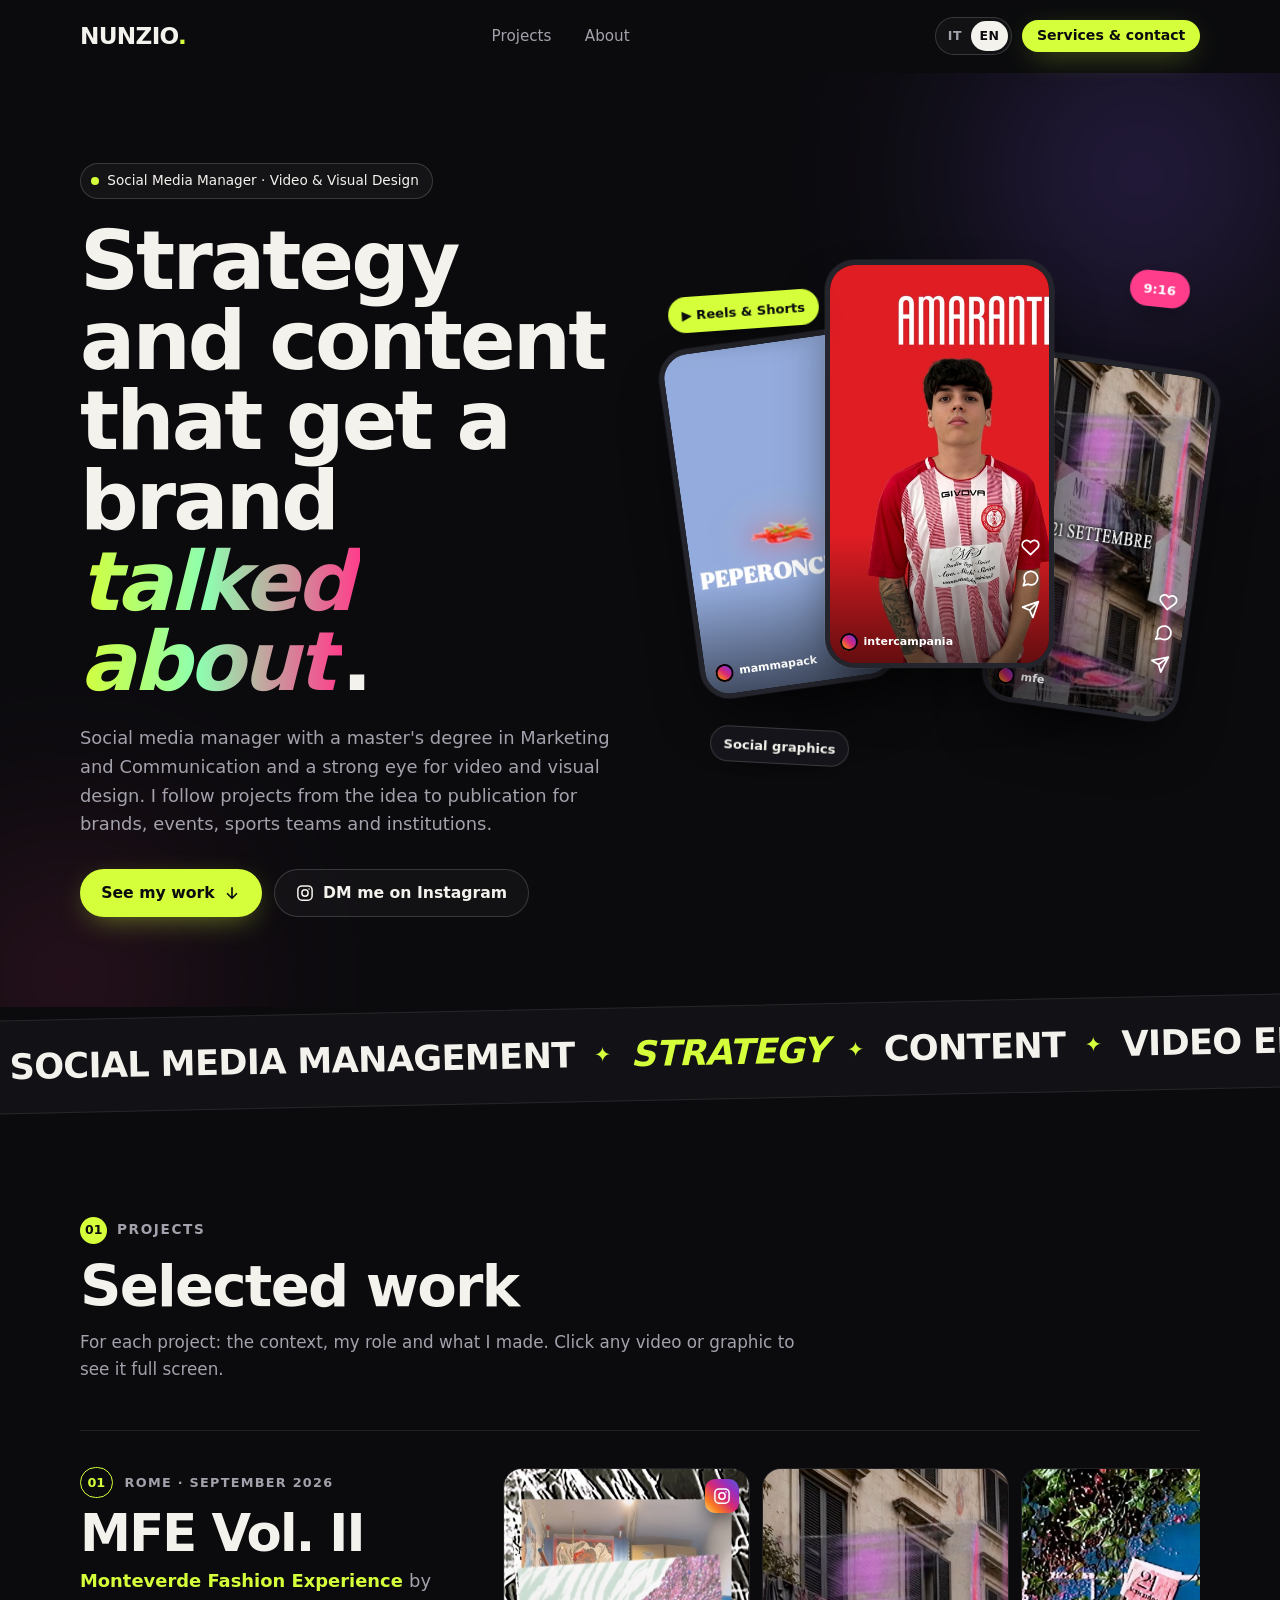
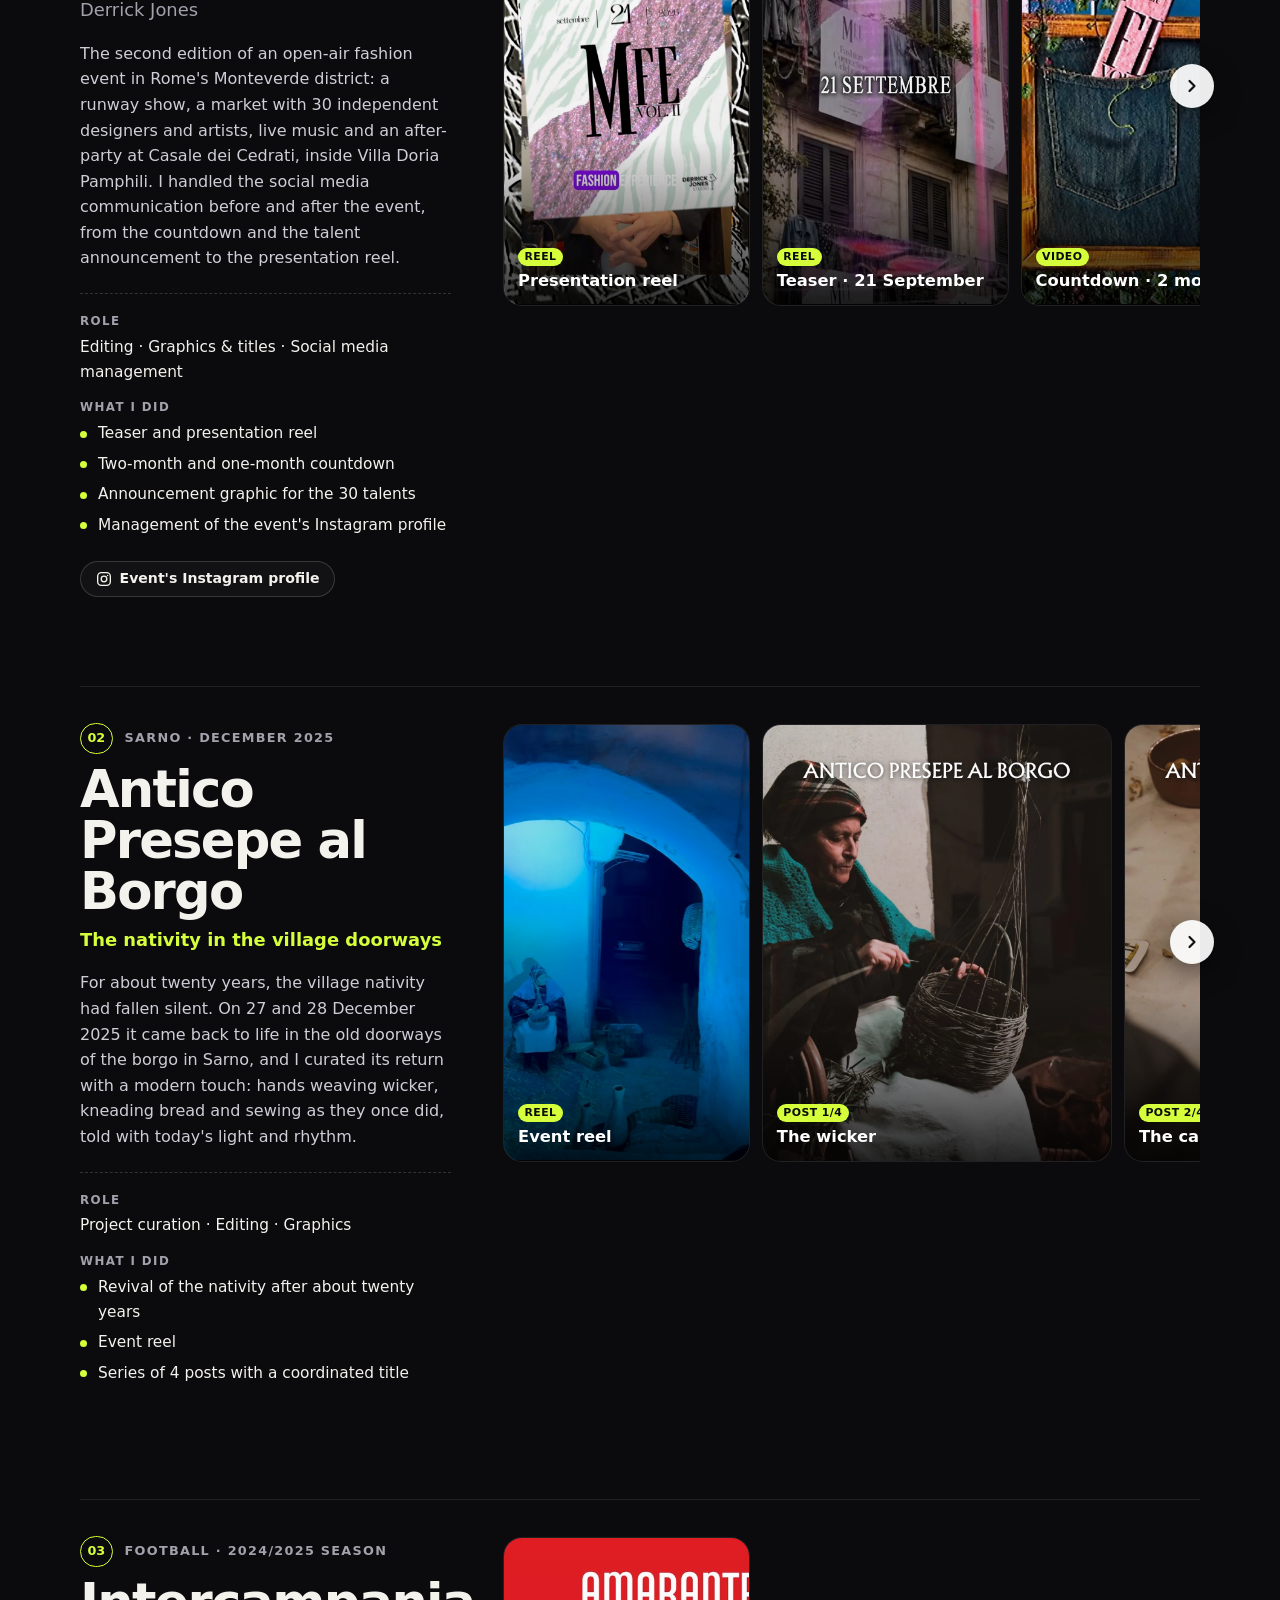
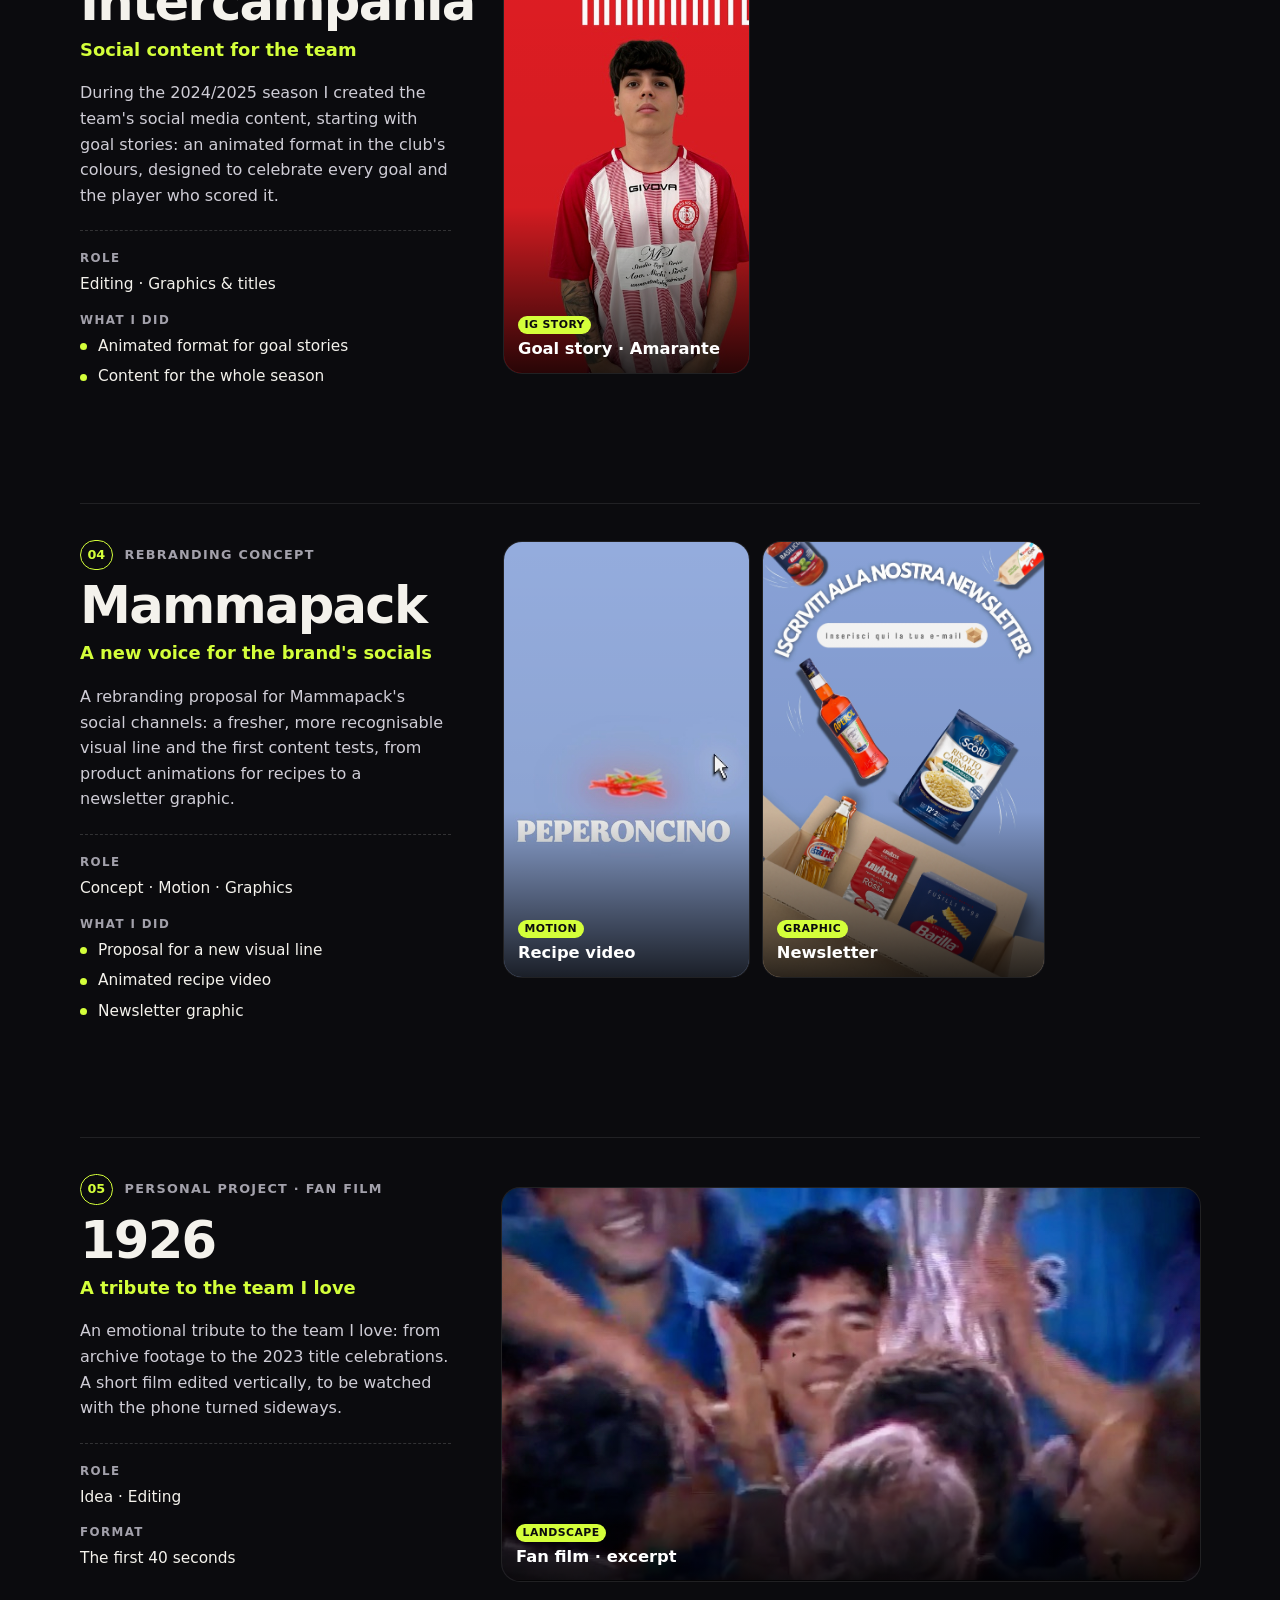
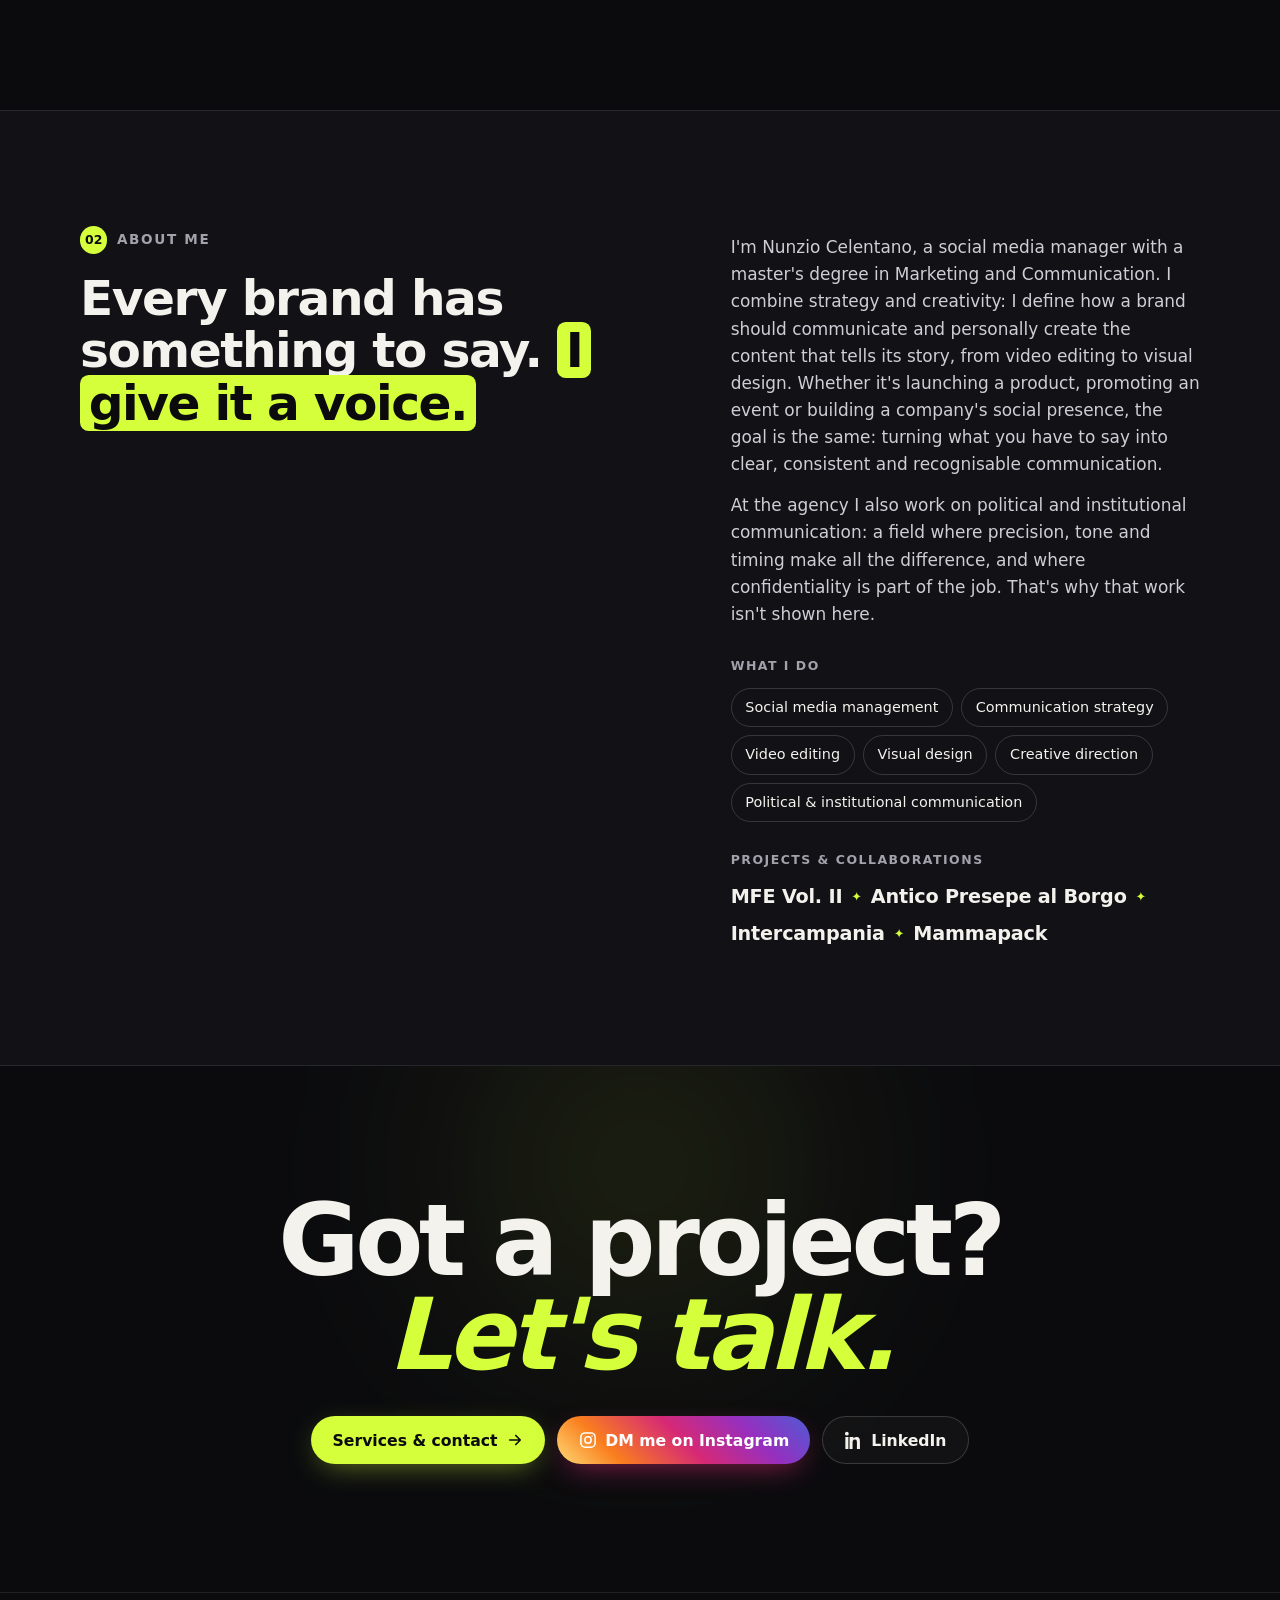
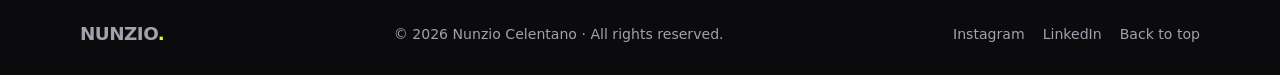
==== commit 029443e4: "Add files via upload" ====
--- a/index.html
+++ b/index.html
@@ -3,11 +3,11 @@
 <head>
   <meta charset="utf-8">
   <meta name="viewport" content="width=device-width, initial-scale=1">
-  <title>Nunzio Celentano — Video editor & graphic designer</title>
-  <meta name="description" content="Montaggio di Reels, TikTok e Shorts e grafiche per i social. Guarda i lavori di Nunzio Celentano.">
+  <title>Nunzio Celentano — Social Media Manager</title>
+  <meta name="description" content="Social media manager con una laurea magistrale in Marketing e Comunicazione: strategia, contenuti, video e visual design per brand, eventi e squadre sportive.">
   <meta name="theme-color" content="#0b0b0e">
-  <meta property="og:title" content="Nunzio Celentano — Video editor & graphic designer">
-  <meta property="og:description" content="Video e grafiche che fermano lo scroll.">
+  <meta property="og:title" content="Nunzio Celentano — Social Media Manager">
+  <meta property="og:description" content="Ogni brand ha qualcosa da dire. Io gli do una voce.">
   <meta property="og:image" content="video/poster/intercampania-goal.jpg">
   <link rel="icon" href="data:image/svg+xml,%3Csvg xmlns='http://www.w3.org/2000/svg' viewBox='0 0 64 64'%3E%3Crect width='64' height='64' rx='16' fill='%23d4ff3a'/%3E%3Ctext x='32' y='46' font-family='Arial Black,Arial' font-weight='900' font-size='40' text-anchor='middle' fill='%230b0b0e'%3EN%3C/text%3E%3C/svg%3E">
   <link rel="preconnect" href="https://fonts.googleapis.com">
@@ -40,9 +40,9 @@
       <div class="glow glow-b" aria-hidden="true"></div>
       <div class="wrap hero-inner">
         <div class="hero-copy">
-          <p class="kicker"><span class="live-dot" aria-hidden="true"></span><span data-i18n="hero.kicker">Video editor & graphic designer</span></p>
-          <h1 class="hero-title" data-i18n-html="hero.title">Video e grafiche che <em>fermano</em> lo scroll.</h1>
-          <p class="hero-sub" data-i18n="hero.sub">Monto Reels, TikTok e Shorts e creo grafiche per i social di brand, eventi e squadre sportive. Contenuti con ritmo, fatti per essere guardati fino alla fine.</p>
+          <p class="kicker"><span class="live-dot" aria-hidden="true"></span><span data-i18n="hero.kicker">Social Media Manager · Video &amp; Visual Design</span></p>
+          <h1 class="hero-title" data-i18n-html="hero.title">Strategia e contenuti che <em>fanno parlare</em> di un brand.</h1>
+          <p class="hero-sub" data-i18n="hero.sub">Social media manager con una laurea magistrale in Marketing e Comunicazione e un forte occhio per il video e il visual design. Seguo i progetti dall'idea alla pubblicazione per brand, eventi, realtà sportive e istituzioni.</p>
           <div class="hero-ctas">
             <a href="#progetti" class="btn btn-accent"><span data-i18n="hero.cta">Guarda i lavori</span>
               <svg viewBox="0 0 24 24" width="18" height="18" fill="none" stroke="currentColor" stroke-width="2.2" stroke-linecap="round" stroke-linejoin="round" aria-hidden="true"><path d="M12 5v14M6 13l6 6 6-6"/></svg></a>
@@ -313,17 +313,19 @@
       <div class="wrap about-grid">
         <div>
           <p class="eyebrow"><span class="num">02</span><span data-i18n="about.eyebrow">Chi sono</span></p>
-          <h2 class="about-statement" data-i18n-html="about.statement">Ciao, sono <span class="hl">Nunzio</span>. Trasformo il tuo materiale in contenuti che la gente <em>guarda fino alla fine</em>.</h2>
+          <h2 class="about-statement" data-i18n-html="about.statement">Ogni brand ha qualcosa da dire. <span class="hl">Io gli do una voce.</span></h2>
         </div>
         <div class="about-side">
-          <p data-i18n="about.p1">Monto video brevi e creo grafiche per i social. Lavoro con brand, eventi e squadre sportive: partiamo dalle tue riprese o dalle tue foto e le trasformiamo in Reels, storie e post pronti da pubblicare.</p>
-          <p class="mini-label" data-i18n="about.skills">Di cosa mi occupo</p>
+          <p data-i18n="about.p1">Sono Nunzio Celentano, social media manager con una laurea magistrale in Marketing e Comunicazione. Unisco strategia e creatività: definisco come un brand deve comunicare e realizzo in prima persona i contenuti che lo raccontano, dal video editing al visual design. Che si tratti di lanciare un prodotto, promuovere un evento o costruire la presenza social di una realtà, l'obiettivo è lo stesso: trasformare ciò che hai da dire in una comunicazione chiara, coerente e riconoscibile.</p>
+          <p class="about-p2" data-i18n="about.p2">In agenzia mi occupo anche di comunicazione politica e istituzionale: un ambito in cui precisione, tono e tempismo fanno la differenza, e in cui la riservatezza è parte del lavoro. Per questo quei contenuti non sono pubblicati qui.</p>
+          <p class="mini-label" data-i18n="about.skills">Cosa faccio</p>
           <ul class="chips">
-            <li data-i18n="skill.1">Montaggio a ritmo</li>
-            <li data-i18n="skill.2">Testi e sottotitoli</li>
-            <li data-i18n="skill.3">Effetti e transizioni</li>
-            <li data-i18n="skill.4">Grafiche per il feed</li>
-            <li data-i18n="skill.5">Formati 9:16, 4:5, 1:1</li>
+            <li data-i18n="skill.1">Social media management</li>
+            <li data-i18n="skill.2">Strategia di comunicazione</li>
+            <li data-i18n="skill.3">Video editing</li>
+            <li data-i18n="skill.4">Visual design</li>
+            <li data-i18n="skill.5">Direzione creativa</li>
+            <li data-i18n="skill.6">Comunicazione politica e istituzionale</li>
           </ul>
           <p class="mini-label" data-i18n="about.clients">Progetti e collaborazioni</p>
           <ul class="client-list">
--- a/assets/style.css
+++ b/assets/style.css
@@ -290,6 +290,7 @@
 .about-statement em { font-style: italic; color: var(--pink); }
 .about-side { padding-top: 8px; }
 .about-side > p:first-child { font-size: 1.06rem; color: #cfcdd6; }
+.about-side .about-p2 { margin-top: 14px; font-size: 1.06rem; color: #cfcdd6; }
 .mini-label { margin: 28px 0 12px; font-size: .78rem; font-weight: 700; text-transform: uppercase; letter-spacing: .12em; color: var(--muted); }
 .chips { display: flex; flex-wrap: wrap; gap: 8px; }
 .chips li { padding: .5em .95em; border-radius: 999px; border: 1px solid var(--line-2); font-size: .9rem; font-weight: 500; }
@@ -311,10 +312,19 @@
 .foot-links a:hover { color: var(--text); }
 
 /* ---------- Pagina servizi ---------- */
-.services { display: grid; grid-template-columns: 1fr 1fr; gap: 18px; }
+.services { display: grid; grid-template-columns: repeat(3, 1fr); gap: 18px; }
 .service { display: flex; flex-direction: column; border-radius: calc(var(--radius) + 6px); background: var(--card); border: 1px solid var(--line); overflow: hidden; }
 .service-media { position: relative; height: 300px; overflow: hidden; background: radial-gradient(120% 120% at 50% 100%, rgba(139, 92, 255, .35), transparent 60%), var(--card-2); }
 .media-gfx { background: radial-gradient(120% 120% at 50% 100%, rgba(255, 61, 139, .3), transparent 60%), var(--card-2); }
+.media-feed { display: grid; place-items: center; background: radial-gradient(120% 120% at 50% 100%, rgba(212, 255, 58, .16), transparent 60%), var(--card-2); }
+.feed { width: 214px; padding: 10px; border-radius: 18px; background: #0f0f13; border: 1px solid var(--line-2); box-shadow: 0 24px 50px -16px rgba(0, 0, 0, .85); transform: rotate(-3deg); }
+.feed-head { display: flex; align-items: center; gap: 8px; margin-bottom: 9px; }
+.feed-avatar { width: 28px; height: 28px; border-radius: 50%; background: var(--ig); box-shadow: inset 0 0 0 2px #0f0f13; }
+.feed-lines { display: flex; flex-direction: column; gap: 4px; }
+.feed-lines b { width: 84px; height: 7px; border-radius: 4px; background: rgba(255, 255, 255, .75); }
+.feed-lines i { width: 52px; height: 6px; border-radius: 4px; background: rgba(255, 255, 255, .3); }
+.feed-grid { display: grid; grid-template-columns: repeat(3, 1fr); gap: 3px; }
+.feed-grid img { width: 100%; height: auto; aspect-ratio: 4 / 5; object-fit: cover; border-radius: 3px; }
 .phone-mini { width: 150px; border-width: 4px; border-radius: 22px; top: 34px; }
 .tilt-l { left: calc(50% - 150px); transform: rotate(-7deg); }
 .tilt-r { left: calc(50% + 4px); top: 52px; transform: rotate(6deg); }
@@ -411,6 +421,7 @@
 @media (max-width: 1020px) {
   .project { grid-template-columns: 1fr; }
   .project-copy { position: static; max-width: 640px; }
+  .services { grid-template-columns: 1fr; }
   .steps { grid-template-columns: 1fr 1fr; }
 }
 @media (max-width: 860px) {
@@ -420,7 +431,6 @@
   .strip-btn { display: none; }
   .strip { margin: 0 calc(var(--gutter) * -1); padding-left: var(--gutter); padding-right: var(--gutter); scroll-padding: 0 var(--gutter); }
   .about-grid { grid-template-columns: 1fr; }
-  .services { grid-template-columns: 1fr; }
   .contact-card { grid-template-columns: 1fr; }
   .lb-stage { padding: 64px 12px 92px; }
   .lb-prev, .lb-next { top: auto; bottom: 18px; margin-top: 0; width: 40px; height: 40px; }
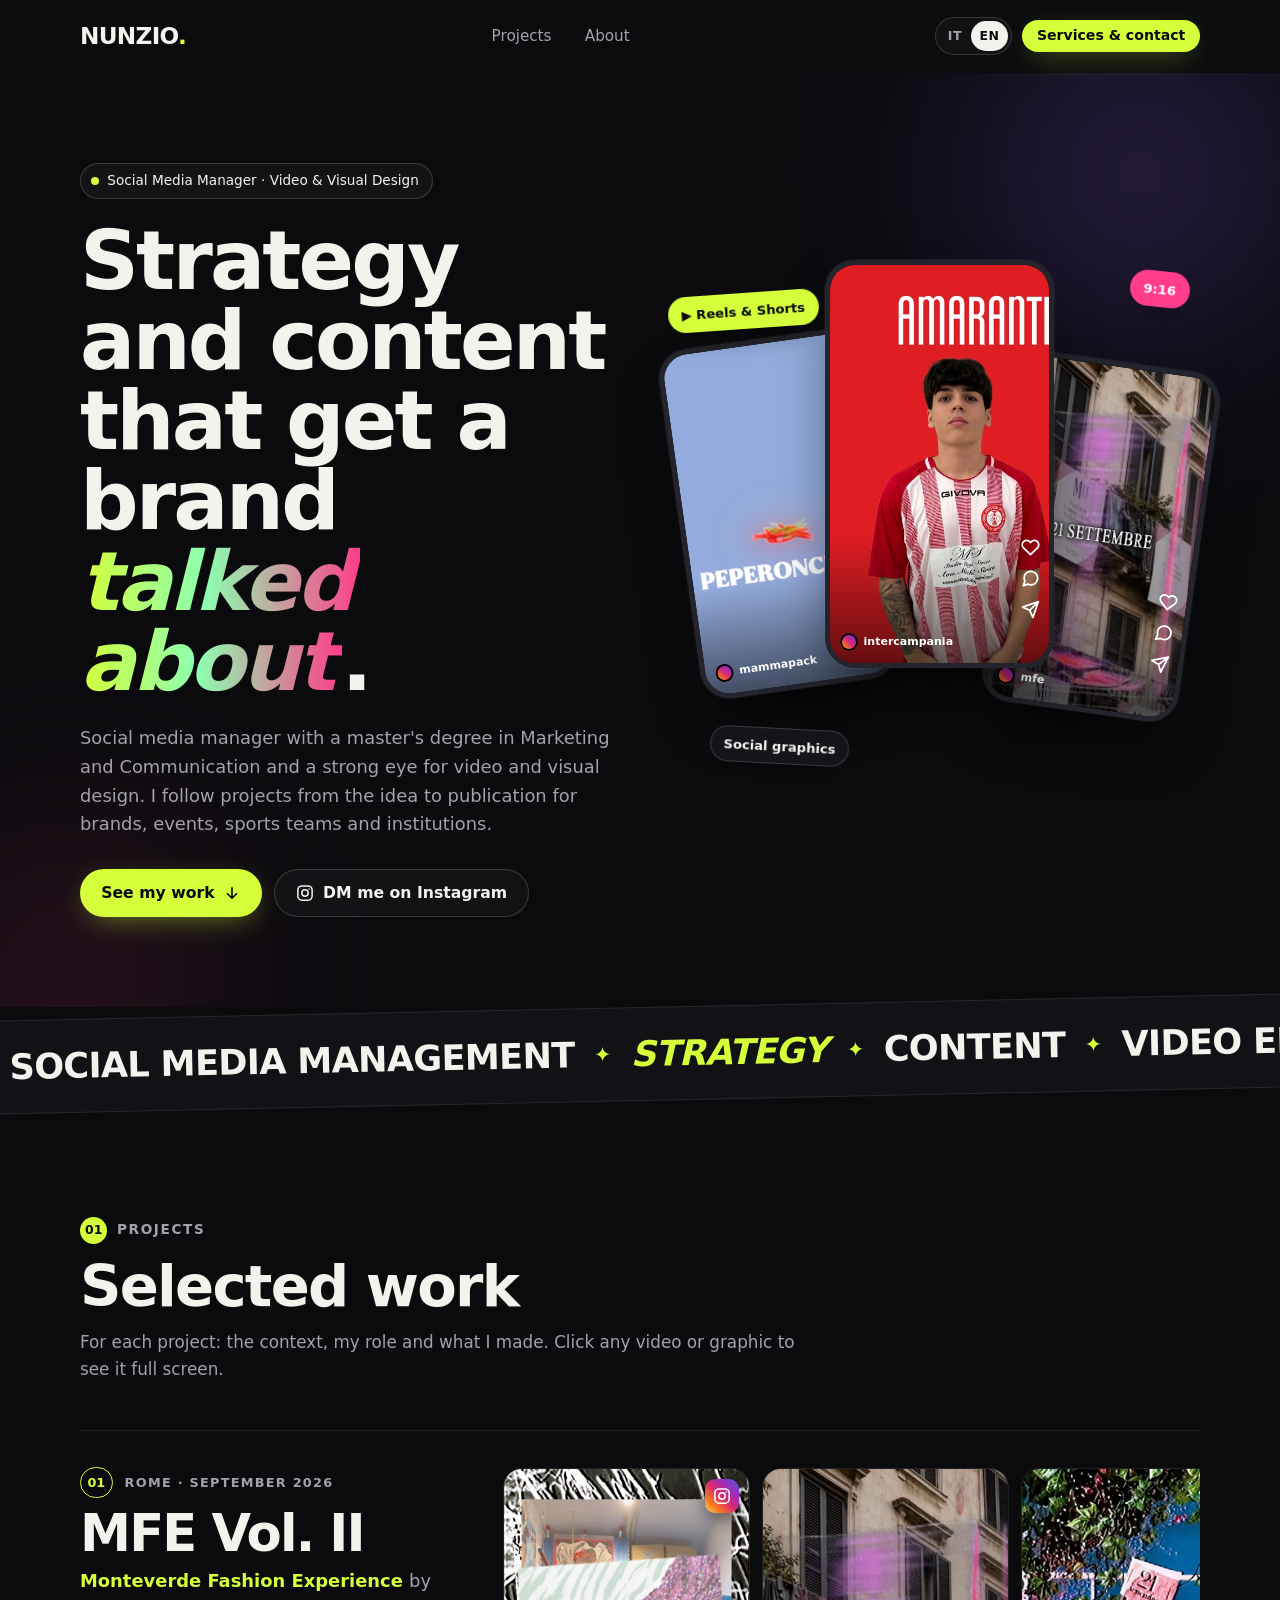
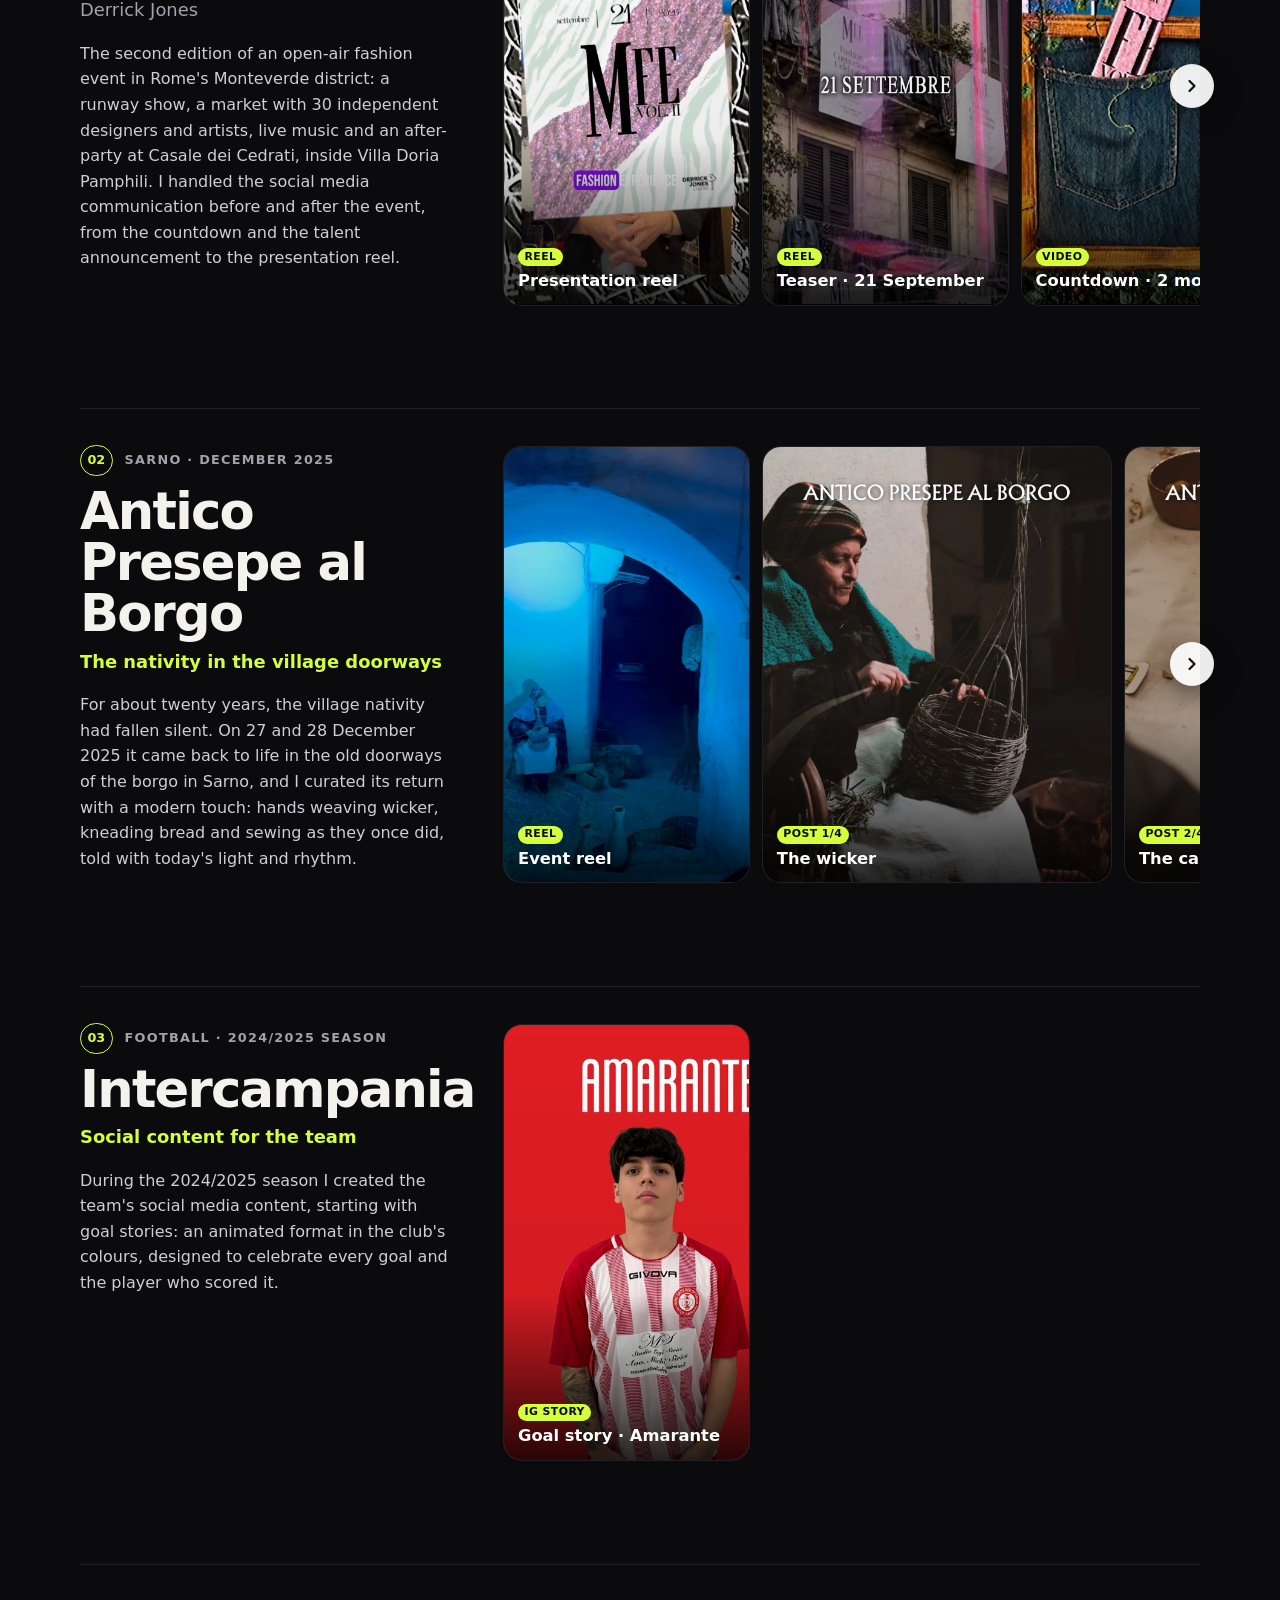
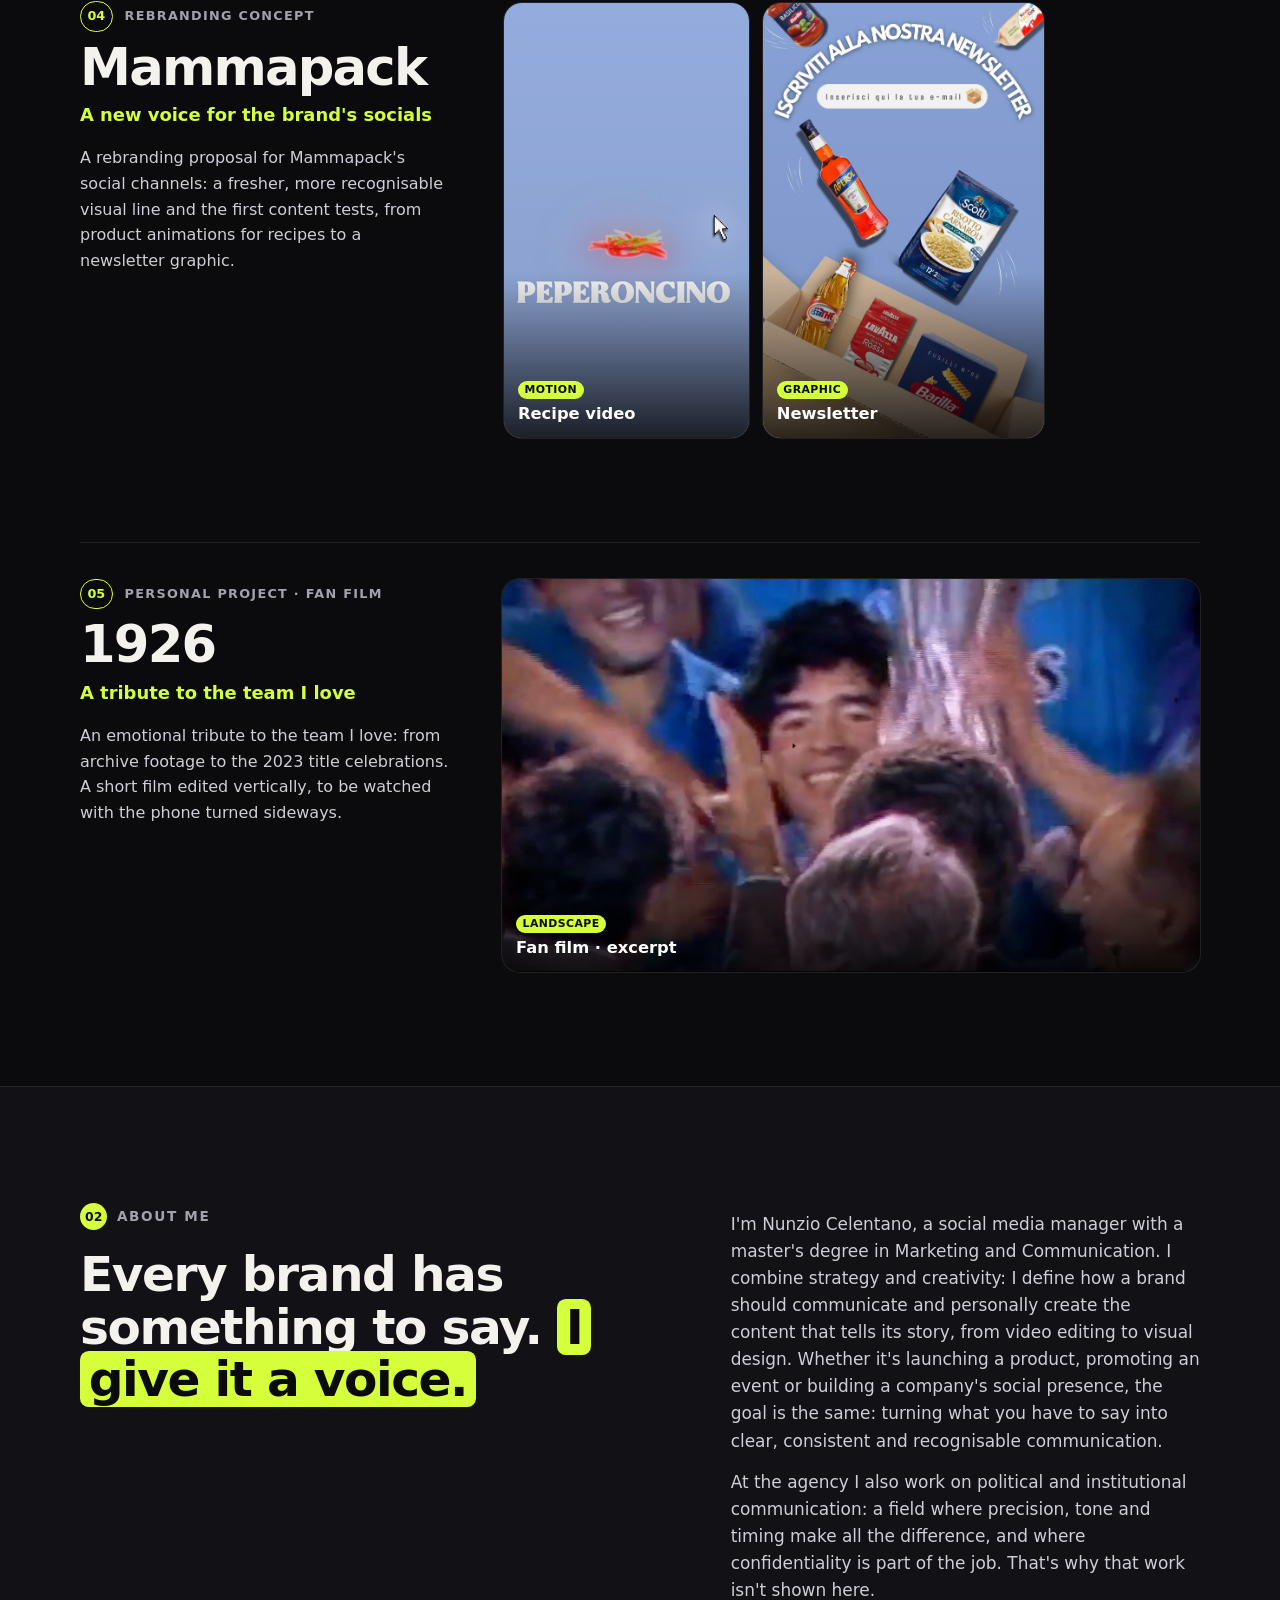
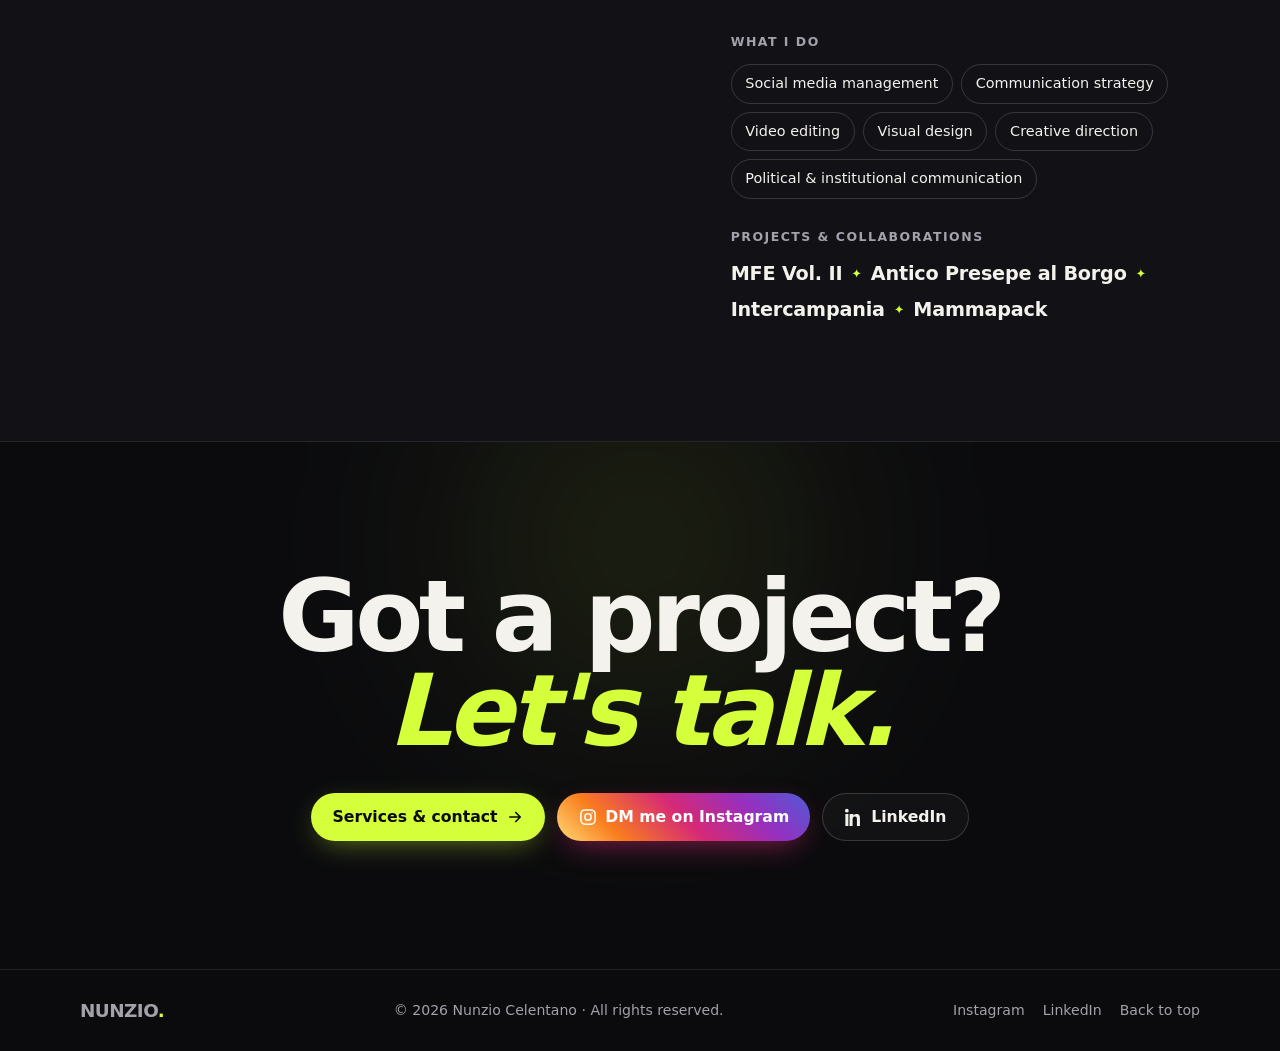
==== commit 3c3a5745: "Add files via upload" ====
--- a/index.html
+++ b/index.html
@@ -92,18 +92,6 @@
               <h3 class="project-title">MFE Vol. II</h3>
               <p class="project-sub">Monteverde Fashion Experience <span class="by">by Derrick Jones</span></p>
               <p class="project-text" data-i18n="mfe.text">La seconda edizione di un evento di moda all'aperto nel quartiere di Monteverde, a Roma: sfilata, market con 30 designer e artisti indipendenti, musica dal vivo e after-party al Casale dei Cedrati, dentro Villa Doria Pamphili. Ho curato la comunicazione social prima e dopo l'evento, dal countdown all'annuncio dei talenti fino al reel di presentazione.</p>
-              <dl class="facts">
-                <div><dt data-i18n="f.role">Ruolo</dt><dd data-i18n="mfe.role">Montaggio · Grafiche e titoli · Gestione social</dd></div>
-                <div><dt data-i18n="f.did">Cosa ho fatto</dt><dd><ul class="did">
-                  <li data-i18n="mfe.d1">Teaser e reel di presentazione</li>
-                  <li data-i18n="mfe.d2">Countdown a due mesi e a un mese</li>
-                  <li data-i18n="mfe.d3">Grafica di annuncio dei 30 talenti</li>
-                  <li data-i18n="mfe.d4">Gestione del profilo Instagram dell'evento</li>
-                </ul></dd></div>
-              </dl>
-              <a class="btn btn-ghost btn-small" href="https://www.instagram.com/monteverdefashionexperience/" target="_blank" rel="noopener">
-                <svg viewBox="0 0 24 24" width="16" height="16" fill="none" stroke="currentColor" stroke-width="2" stroke-linecap="round" stroke-linejoin="round" aria-hidden="true"><rect x="2.5" y="2.5" width="19" height="19" rx="5.5"/><circle cx="12" cy="12" r="4.2"/><circle cx="17.4" cy="6.6" r="1.1" fill="currentColor" stroke="none"/></svg>
-                <span data-i18n="mfe.profile">Profilo Instagram dell'evento</span></a>
             </div>
             <div class="strip-wrap">
               <div class="strip" tabindex="0" data-i18n-aria="strip.aria" aria-label="Galleria del progetto">
@@ -161,14 +149,6 @@
               <h3 class="project-title">Antico Presepe al Borgo</h3>
               <p class="project-sub" data-i18n="pre.sub">Il presepe nei portoni del borgo</p>
               <p class="project-text" data-i18n="pre.text">Per circa vent'anni il presepe del borgo era rimasto in silenzio. Il 27 e 28 dicembre 2025 è tornato a vivere nei portoni del borgo di Sarno, e ho curato il suo ritorno con una chiave moderna: mani che intrecciano il vimini, impastano il pane e cuciono come una volta, raccontate con la luce e il ritmo di oggi.</p>
-              <dl class="facts">
-                <div><dt data-i18n="f.role">Ruolo</dt><dd data-i18n="pre.role">Cura del progetto · Montaggio · Grafiche</dd></div>
-                <div><dt data-i18n="f.did">Cosa ho fatto</dt><dd><ul class="did">
-                  <li data-i18n="pre.d1">Rilancio del presepe dopo circa vent'anni</li>
-                  <li data-i18n="pre.d2">Reel dell'evento</li>
-                  <li data-i18n="pre.d3">Serie di 4 post con titolo coordinato</li>
-                </ul></dd></div>
-              </dl>
             </div>
             <div class="strip-wrap">
               <div class="strip" tabindex="0" data-i18n-aria="strip.aria" aria-label="Galleria del progetto">
@@ -221,13 +201,6 @@
               <h3 class="project-title">Intercampania</h3>
               <p class="project-sub" data-i18n="int.sub">Contenuti social per la squadra</p>
               <p class="project-text" data-i18n="int.text">Durante la stagione 2024/2025 ho realizzato i contenuti per i social della squadra, a partire dalle storie dedicate ai gol: un format animato nei colori del club, pensato per celebrare ogni rete e il giocatore che l'ha segnata.</p>
-              <dl class="facts">
-                <div><dt data-i18n="f.role">Ruolo</dt><dd data-i18n="int.role">Montaggio · Grafiche e titoli</dd></div>
-                <div><dt data-i18n="f.did">Cosa ho fatto</dt><dd><ul class="did">
-                  <li data-i18n="int.d1">Format animato per le storie dei gol</li>
-                  <li data-i18n="int.d2">Contenuti per tutta la stagione</li>
-                </ul></dd></div>
-              </dl>
             </div>
             <div class="strip-wrap">
               <div class="strip" tabindex="0" data-i18n-aria="strip.aria" aria-label="Galleria del progetto">
@@ -250,14 +223,6 @@
               <h3 class="project-title">Mammapack</h3>
               <p class="project-sub" data-i18n="mam.sub">Una nuova voce per i social del brand</p>
               <p class="project-text" data-i18n="mam.text">Una proposta di rebranding per i social di Mammapack: una linea grafica più fresca e riconoscibile e le prime prove di contenuto, dalle animazioni dei prodotti per le ricette alla grafica per la newsletter.</p>
-              <dl class="facts">
-                <div><dt data-i18n="f.role">Ruolo</dt><dd data-i18n="mam.role">Concept · Motion · Grafiche</dd></div>
-                <div><dt data-i18n="f.did">Cosa ho fatto</dt><dd><ul class="did">
-                  <li data-i18n="mam.d1">Proposta di nuova linea grafica</li>
-                  <li data-i18n="mam.d2">Video animato per le ricette</li>
-                  <li data-i18n="mam.d3">Grafica per la newsletter</li>
-                </ul></dd></div>
-              </dl>
             </div>
             <div class="strip-wrap">
               <div class="strip" tabindex="0" data-i18n-aria="strip.aria" aria-label="Galleria del progetto">
@@ -287,10 +252,6 @@
               <h3 class="project-title">1926</h3>
               <p class="project-sub" data-i18n="p26.sub">Un tributo alla squadra del cuore</p>
               <p class="project-text" data-i18n="p26.text">Un tributo emozionale alla mia squadra del cuore: dalle immagini d'archivio alla festa per lo scudetto 2023. Un corto montato in verticale, da guardare con il telefono girato.</p>
-              <dl class="facts">
-                <div><dt data-i18n="f.role">Ruolo</dt><dd data-i18n="p26.role">Idea · Montaggio</dd></div>
-                <div><dt data-i18n="f.format">Formato</dt><dd data-i18n="p26.format">Estratto di 40 secondi</dd></div>
-              </dl>
             </div>
             <div class="strip-wrap">
               <div class="mcard r-169" data-preview>
--- a/assets/style.css
+++ b/assets/style.css
@@ -312,7 +312,7 @@
 .foot-links a:hover { color: var(--text); }
 
 /* ---------- Pagina servizi ---------- */
-.services { display: grid; grid-template-columns: repeat(3, 1fr); gap: 18px; }
+.services { display: grid; grid-template-columns: 1fr; gap: 18px; }
 .service { display: flex; flex-direction: column; border-radius: calc(var(--radius) + 6px); background: var(--card); border: 1px solid var(--line); overflow: hidden; }
 .service-media { position: relative; height: 300px; overflow: hidden; background: radial-gradient(120% 120% at 50% 100%, rgba(139, 92, 255, .35), transparent 60%), var(--card-2); }
 .media-gfx { background: radial-gradient(120% 120% at 50% 100%, rgba(255, 61, 139, .3), transparent 60%), var(--card-2); }
@@ -349,14 +349,41 @@
 .steps h3 { font-family: var(--font-display); font-weight: 700; font-size: 1.25rem; letter-spacing: -.01em; margin-bottom: 6px; }
 .steps p { color: var(--muted); font-size: .95rem; }
 
-.price-note {
-  display: flex; align-items: center; gap: clamp(16px, 3vw, 32px); margin-top: 18px;
-  padding: clamp(20px, 3vw, 30px); border-radius: var(--radius);
+
+.service-row { display: grid; grid-template-columns: minmax(0, 1.25fr) minmax(0, 1fr); align-items: stretch; }
+.service-row.reverse { grid-template-columns: minmax(0, 1fr) minmax(0, 1.25fr); }
+.service-row.reverse > :first-child { order: 2; }
+.service-row .service-media { height: auto; min-height: 440px; }
+.service-row .service-body { justify-content: center; }
+.service-strip { align-self: center; padding: 22px 0 8px 22px; }
+.service-row.reverse .service-strip { padding: 22px 22px 8px 0; }
+.service-strip .strip { --h: clamp(340px, 30vw, 420px); }
+.service-strip .strip-prev { left: 8px; }
+.service-strip .strip-next { right: 8px; }
+.feed-window { height: 340px; overflow: hidden; border-radius: 6px; -webkit-mask: linear-gradient(transparent, #000 8%, #000 92%, transparent); mask: linear-gradient(transparent, #000 8%, #000 92%, transparent); }
+.feed-window .feed-grid { animation: feed-scroll 38s linear infinite; }
+.feed:hover .feed-grid { animation-play-state: paused; }
+@keyframes feed-scroll { to { transform: translateY(calc(-50% - 1.5px)); } }
+.media-feed .feed { width: 250px; }
+
+.talk {
+  display: grid; grid-template-columns: minmax(0, 1fr) minmax(0, 1.1fr); gap: clamp(18px, 3vw, 40px); align-items: center;
+  margin-top: 18px; padding: clamp(22px, 3vw, 34px); border-radius: var(--radius);
   border: 1.5px dashed rgba(212, 255, 58, .45); background: rgba(212, 255, 58, .04);
 }
-.price-badge { flex-shrink: 0; padding: .8em 1.1em; border-radius: 16px; background: var(--accent); color: var(--accent-ink); font-family: var(--font-display); font-weight: 800; font-size: 1.05rem; transform: rotate(-3deg); }
-.price-note h3 { font-family: var(--font-display); font-size: 1.35rem; font-weight: 700; margin-bottom: 4px; }
-.price-note p { color: var(--muted); }
+.talk-title { font-family: var(--font-display); font-weight: 800; font-size: clamp(1.6rem, 3vw, 2.2rem); line-height: 1.05; letter-spacing: -.02em; margin-bottom: 8px; }
+.talk-copy p { color: var(--muted); }
+.talk-actions { display: flex; flex-wrap: wrap; gap: 10px; }
+.talk-actions .btn { white-space: normal; }
+.talk-hint { flex-basis: 100%; font-size: .85rem; color: var(--muted); }
+
+.toast {
+  position: fixed; left: 50%; bottom: 22px; z-index: 100; transform: translateX(-50%);
+  max-width: calc(100vw - 32px); padding: .85em 1.2em; border-radius: 14px;
+  background: var(--accent); color: var(--accent-ink); font-weight: 600; font-size: .92rem;
+  box-shadow: 0 16px 40px -10px rgba(0, 0, 0, .7); animation: toast-in .3s var(--ease);
+}
+@keyframes toast-in { from { opacity: 0; transform: translate(-50%, 12px); } }
 
 .contact-card {
   position: relative; display: grid; grid-template-columns: 1.3fr 1fr; gap: clamp(24px, 4vw, 56px); align-items: center;
@@ -421,7 +448,12 @@
 @media (max-width: 1020px) {
   .project { grid-template-columns: 1fr; }
   .project-copy { position: static; max-width: 640px; }
-  .services { grid-template-columns: 1fr; }
+  .service-row, .service-row.reverse { grid-template-columns: 1fr; }
+  .service-row.reverse > :first-child { order: 0; }
+  .service-strip, .service-row.reverse .service-strip { padding: 18px 0 4px 18px; }
+  .service-row .service-media { min-height: 400px; }
+  .service-strip .strip { margin: 0; padding: 2px 18px 14px 0; scroll-padding: 0; }
+  .talk { grid-template-columns: 1fr; }
   .steps { grid-template-columns: 1fr 1fr; }
 }
 @media (max-width: 860px) {
@@ -445,7 +477,7 @@
   .mcard.r-169 { width: 100%; }
   .project-wide .strip { margin: 0; padding: 0; }
   .steps { grid-template-columns: 1fr; }
-  .price-note { flex-direction: column; align-items: flex-start; }
+  .talk-actions .btn { width: 100%; justify-content: center; }
   .float-chip { font-size: .74rem; }
   .service-media { height: 250px; }
   .phone-mini { width: 120px; }
@@ -467,4 +499,5 @@
   html { scroll-behavior: auto; }
   *, *::before, *::after { animation-duration: .01ms !important; animation-iteration-count: 1 !important; transition-duration: .01ms !important; }
   .marquee-track { animation: none; }
-}
+  .feed-window .feed-grid { animation: none; }
+}
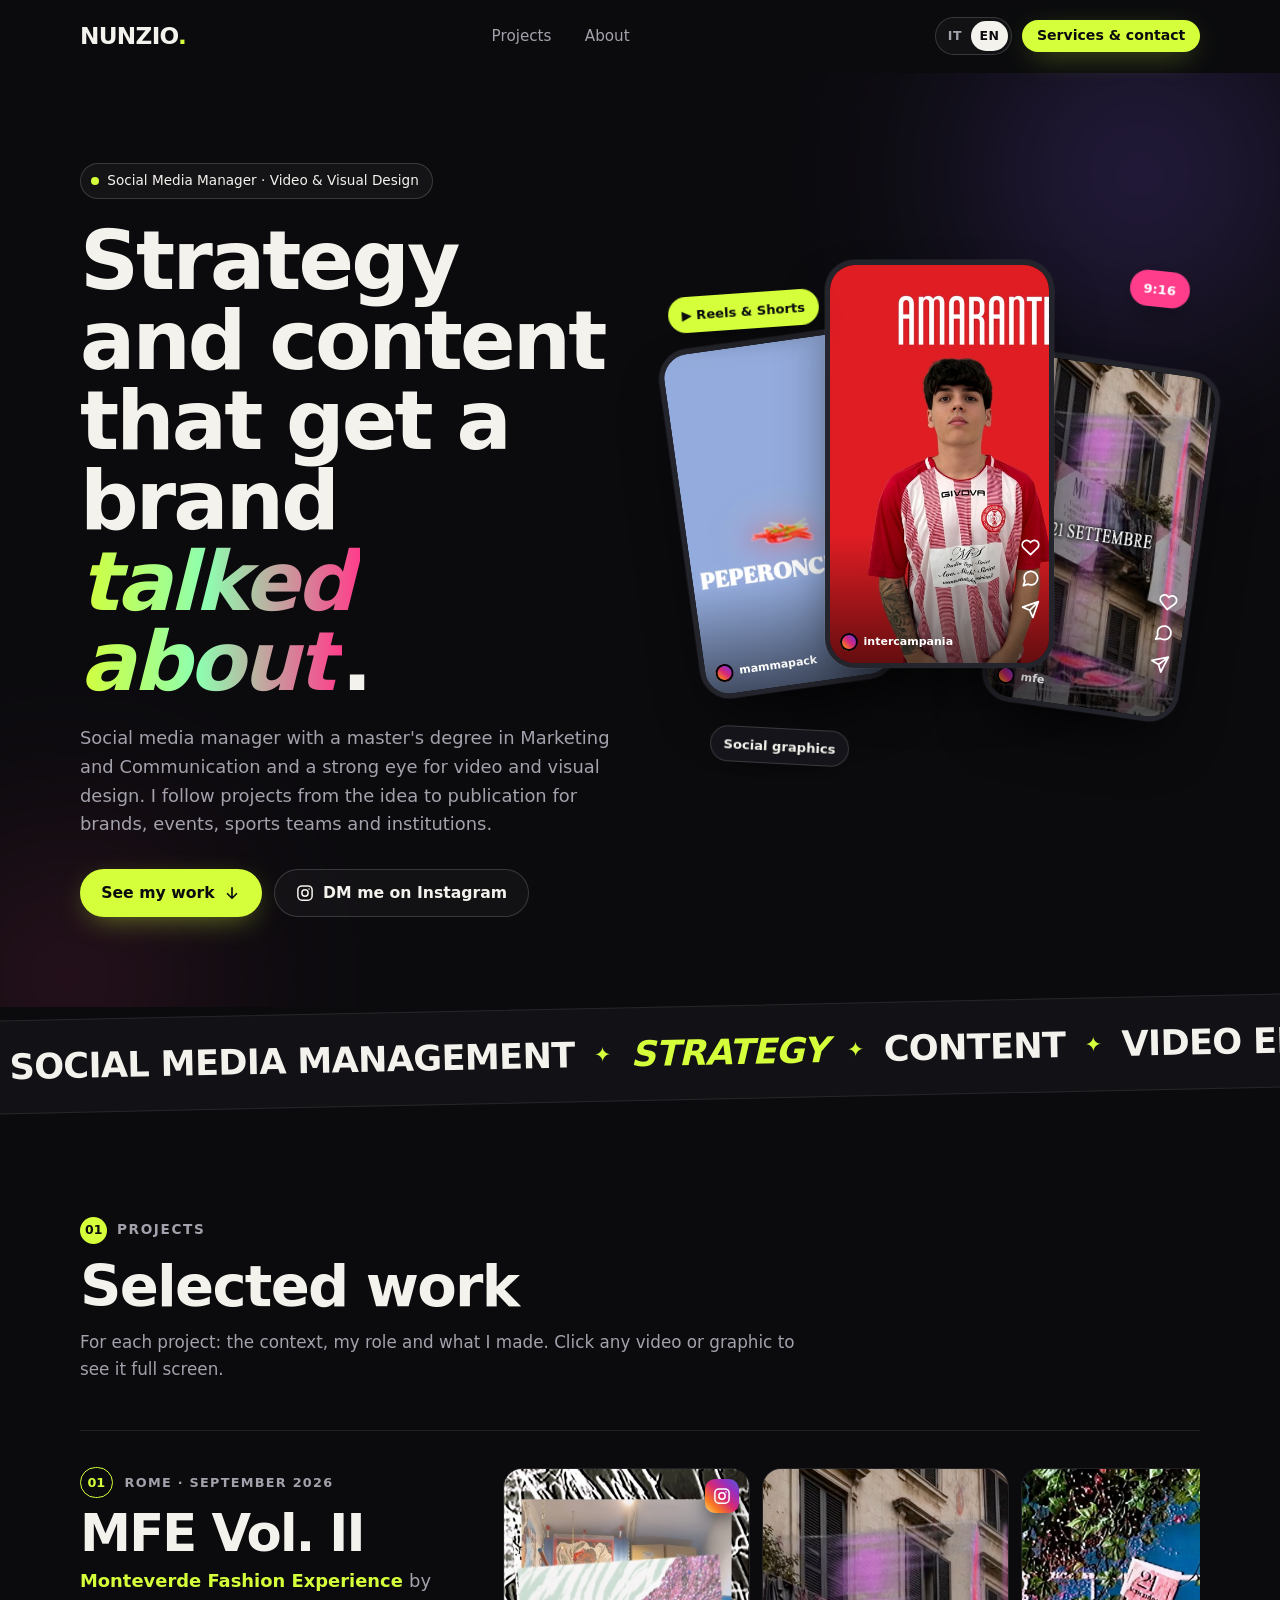
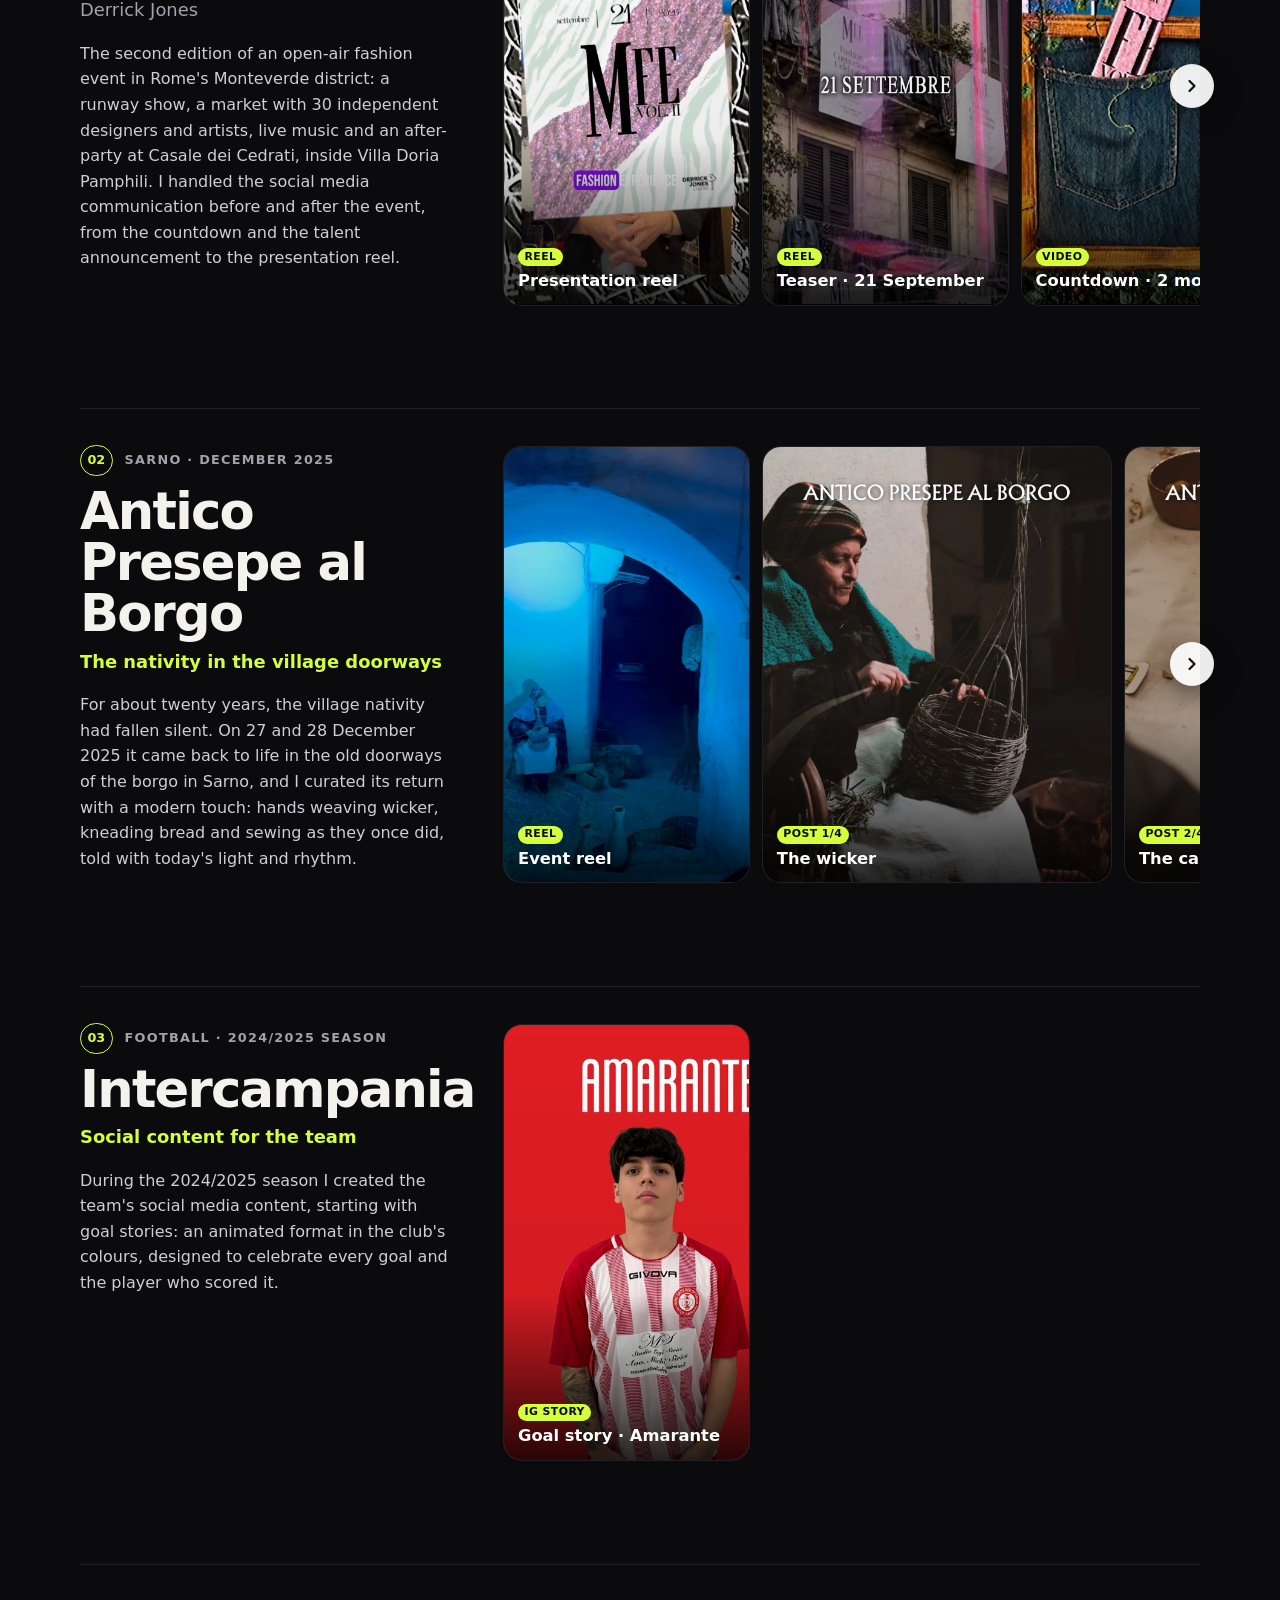
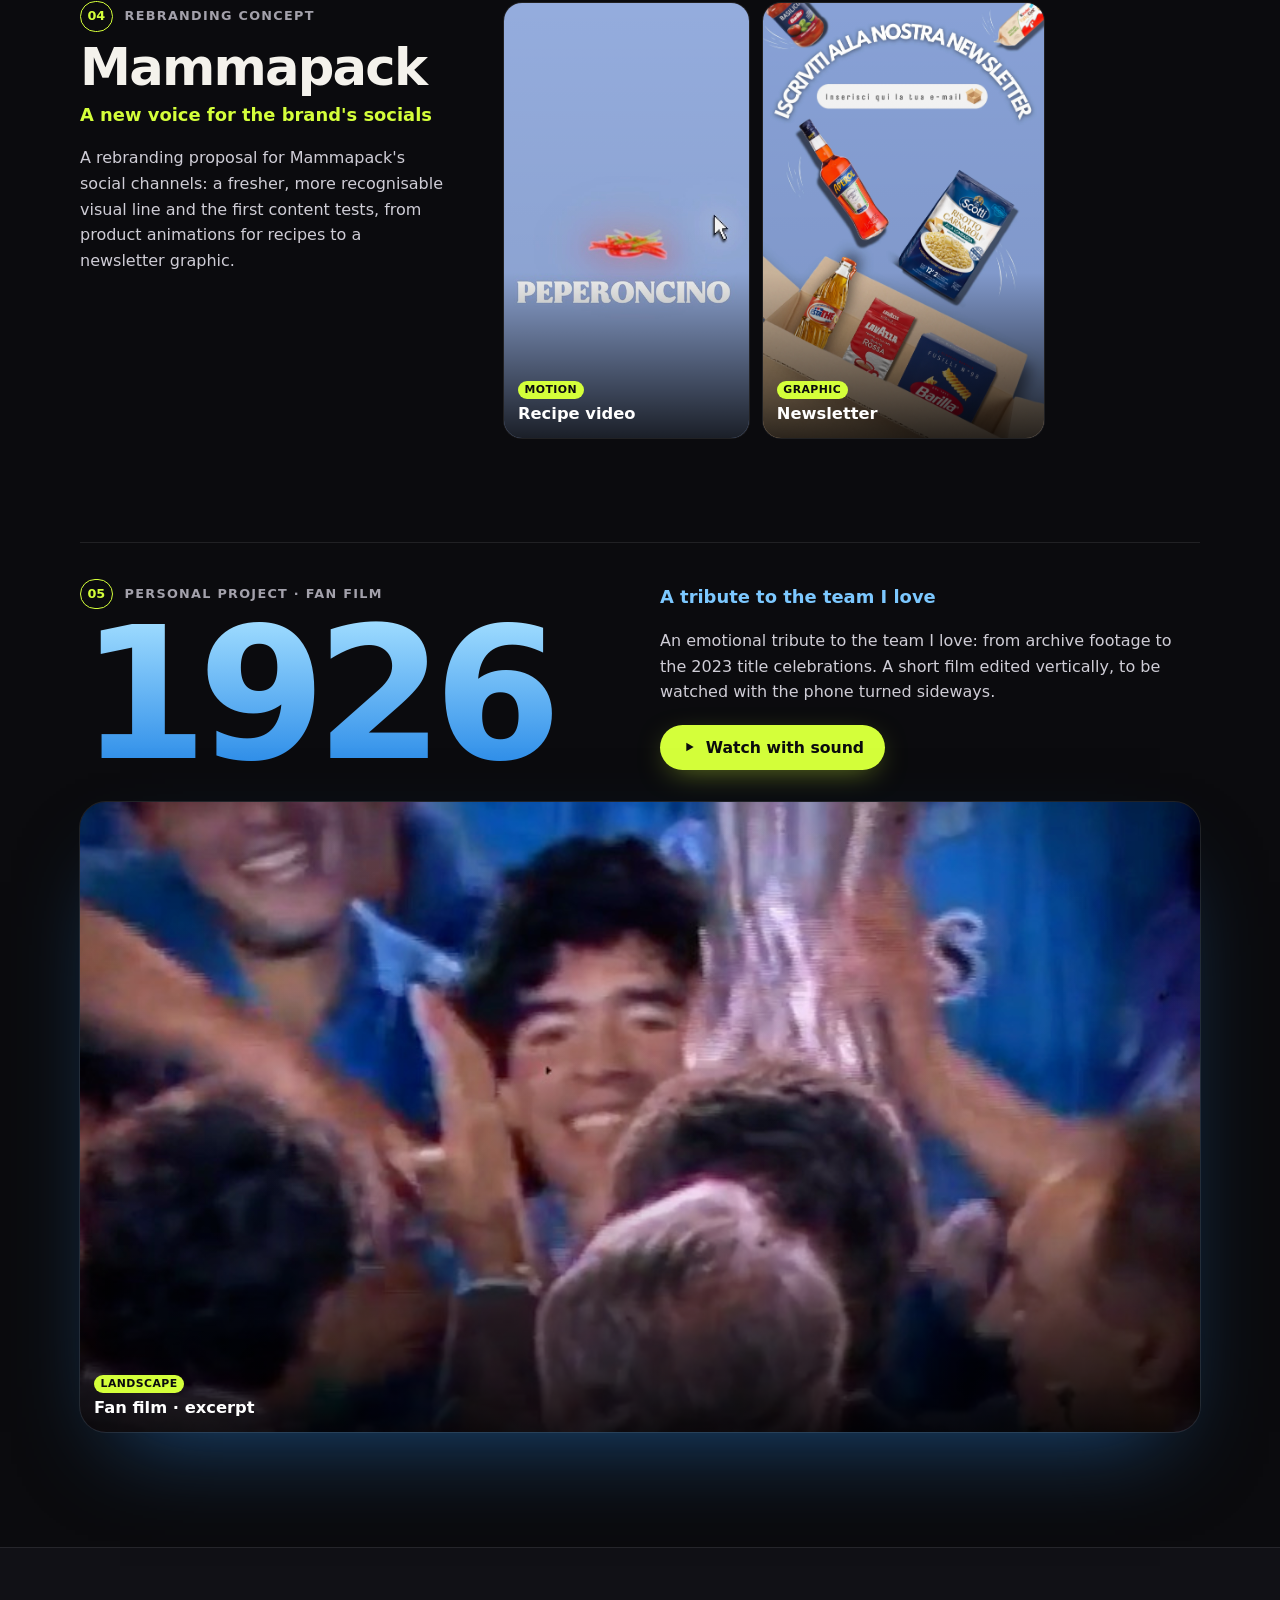
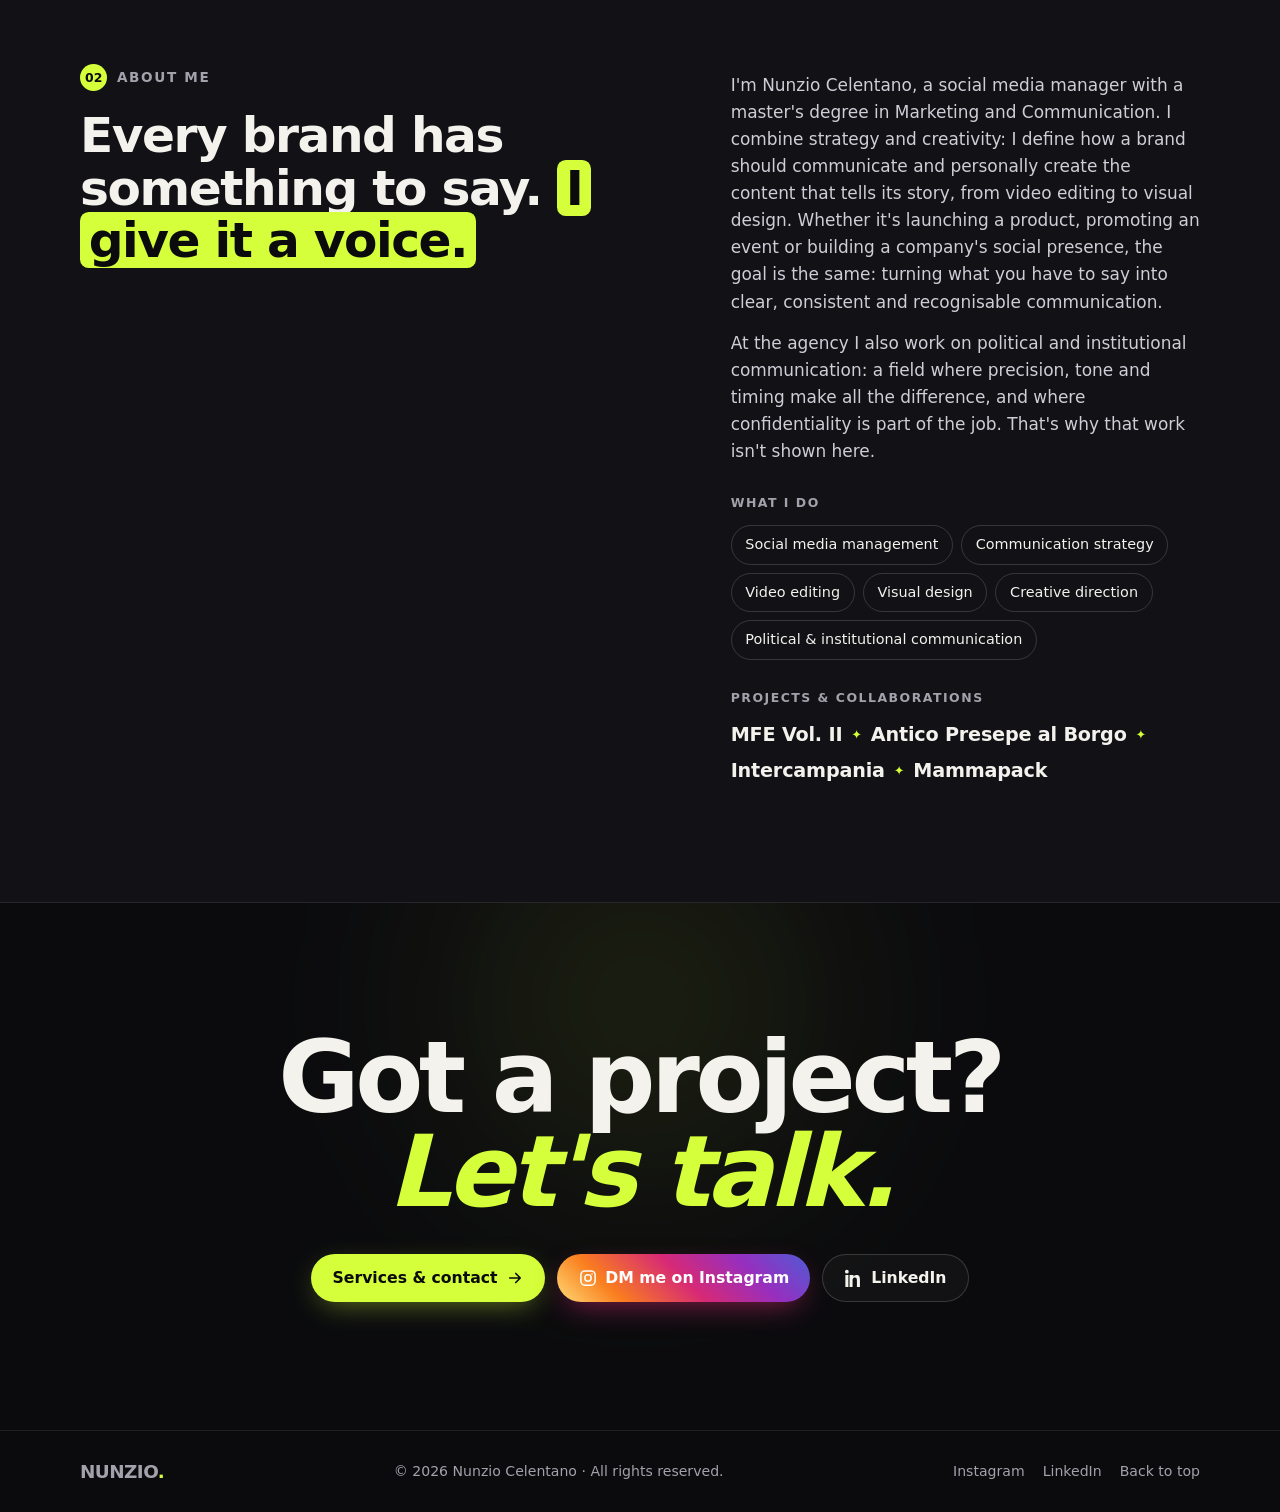
==== commit 5a0d5ae0: "Add files via upload" ====
--- a/index.html
+++ b/index.html
@@ -246,22 +246,27 @@
           </article>
 
           <!-- 1926 -->
-          <article class="project project-wide" id="p1926">
-            <div class="project-copy">
-              <p class="project-top"><span class="project-num">05</span><span class="project-meta" data-i18n="p26.meta">Progetto personale · Fan film</span></p>
-              <h3 class="project-title">1926</h3>
-              <p class="project-sub" data-i18n="p26.sub">Un tributo alla squadra del cuore</p>
-              <p class="project-text" data-i18n="p26.text">Un tributo emozionale alla mia squadra del cuore: dalle immagini d'archivio alla festa per lo scudetto 2023. Un corto montato in verticale, da guardare con il telefono girato.</p>
-            </div>
-            <div class="strip-wrap">
-              <div class="mcard r-169" data-preview>
-                <button class="mcard-open" type="button" data-video="video/1926-estratto.mp4" data-rotate data-group="p1926" data-title="1926" data-caption="p26.m1">
-                  <video class="preview" src="video/preview/1926-estratto.mp4" poster="video/poster/1926-estratto.jpg" muted loop playsinline preload="none"></video>
-                  <span class="mcard-shade" aria-hidden="true"></span>
-                  <span class="mcard-label"><span class="mcard-type" data-i18n="type.land">Orizzontale</span><span data-i18n="p26.m1">Fan film · estratto</span></span>
-                  <span class="play-badge" aria-hidden="true"><svg viewBox="0 0 24 24"><path d="M8 5.5v13l11-6.5z" fill="currentColor"/></svg></span>
-                </button>
-              </div>
+          <article class="project project-feature" id="p1926">
+            <div class="feature-head">
+              <div>
+                <p class="project-top"><span class="project-num">05</span><span class="project-meta" data-i18n="p26.meta">Progetto personale · Fan film</span></p>
+                <h3 class="feature-title">1926</h3>
+              </div>
+              <div class="feature-side">
+                <p class="project-sub" data-i18n="p26.sub">Un tributo alla squadra del cuore</p>
+                <p class="project-text" data-i18n="p26.text">Un tributo emozionale alla mia squadra del cuore: dalle immagini d'archivio alla festa per lo scudetto 2023. Un corto montato in verticale, da guardare con il telefono girato.</p>
+                <button class="btn btn-accent" type="button" data-open="#p1926-video">
+                  <svg viewBox="0 0 24 24" width="16" height="16" aria-hidden="true"><path d="M8 5.5v13l11-6.5z" fill="currentColor"/></svg>
+                  <span data-i18n="p26.cta">Guarda con l'audio</span></button>
+              </div>
+            </div>
+            <div class="mcard r-169 feature-video" data-preview data-inview>
+              <button class="mcard-open" id="p1926-video" type="button" data-video="video/1926-estratto.mp4" data-rotate data-group="p1926" data-title="1926" data-caption="p26.m1">
+                <video class="preview" src="video/preview/1926-estratto.mp4" poster="video/poster/1926-estratto.jpg" muted loop playsinline preload="none"></video>
+                <span class="mcard-shade" aria-hidden="true"></span>
+                <span class="mcard-label"><span class="mcard-type" data-i18n="type.land">Orizzontale</span><span data-i18n="p26.m1">Fan film · estratto</span></span>
+                <span class="play-badge" aria-hidden="true"><svg viewBox="0 0 24 24"><path d="M8 5.5v13l11-6.5z" fill="currentColor"/></svg></span>
+              </button>
             </div>
           </article>
 
--- a/assets/style.css
+++ b/assets/style.css
@@ -275,6 +275,18 @@
 }
 .ig-chip svg { width: 18px; height: 18px; }
 .ig-chip:hover { transform: scale(1.1); }
+
+/* 1926 in evidenza, a tutta larghezza */
+.project-feature { grid-template-columns: 1fr; gap: clamp(20px, 3vw, 32px); }
+.feature-head { display: grid; grid-template-columns: auto minmax(0, 540px); justify-content: space-between; align-items: end; gap: 20px 56px; }
+.feature-title {
+  font-family: var(--font-display); font-weight: 800; font-size: clamp(5.5rem, 15vw, 11.5rem); line-height: .82; letter-spacing: -.055em; margin-top: 10px;
+  background: linear-gradient(180deg, #9fdcff 0%, #2a8be8 100%); -webkit-background-clip: text; background-clip: text; color: transparent;
+}
+.feature-side .project-sub { margin-top: 0; color: #7cc8ff; }
+.feature-side .btn { margin-top: 20px; }
+.feature-video { border-radius: 26px; box-shadow: 0 0 0 1px var(--line), 0 40px 90px -40px rgba(42, 139, 232, .55); }
+.feature-video:hover { transform: none; }
 
 /* 1926: video verticale con l'immagine girata, mostrato in orizzontale */
 .project-wide .strip-wrap { align-self: center; }
@@ -448,6 +460,7 @@
 @media (max-width: 1020px) {
   .project { grid-template-columns: 1fr; }
   .project-copy { position: static; max-width: 640px; }
+  .feature-head { grid-template-columns: 1fr; }
   .service-row, .service-row.reverse { grid-template-columns: 1fr; }
   .service-row.reverse > :first-child { order: 0; }
   .service-strip, .service-row.reverse .service-strip { padding: 18px 0 4px 18px; }
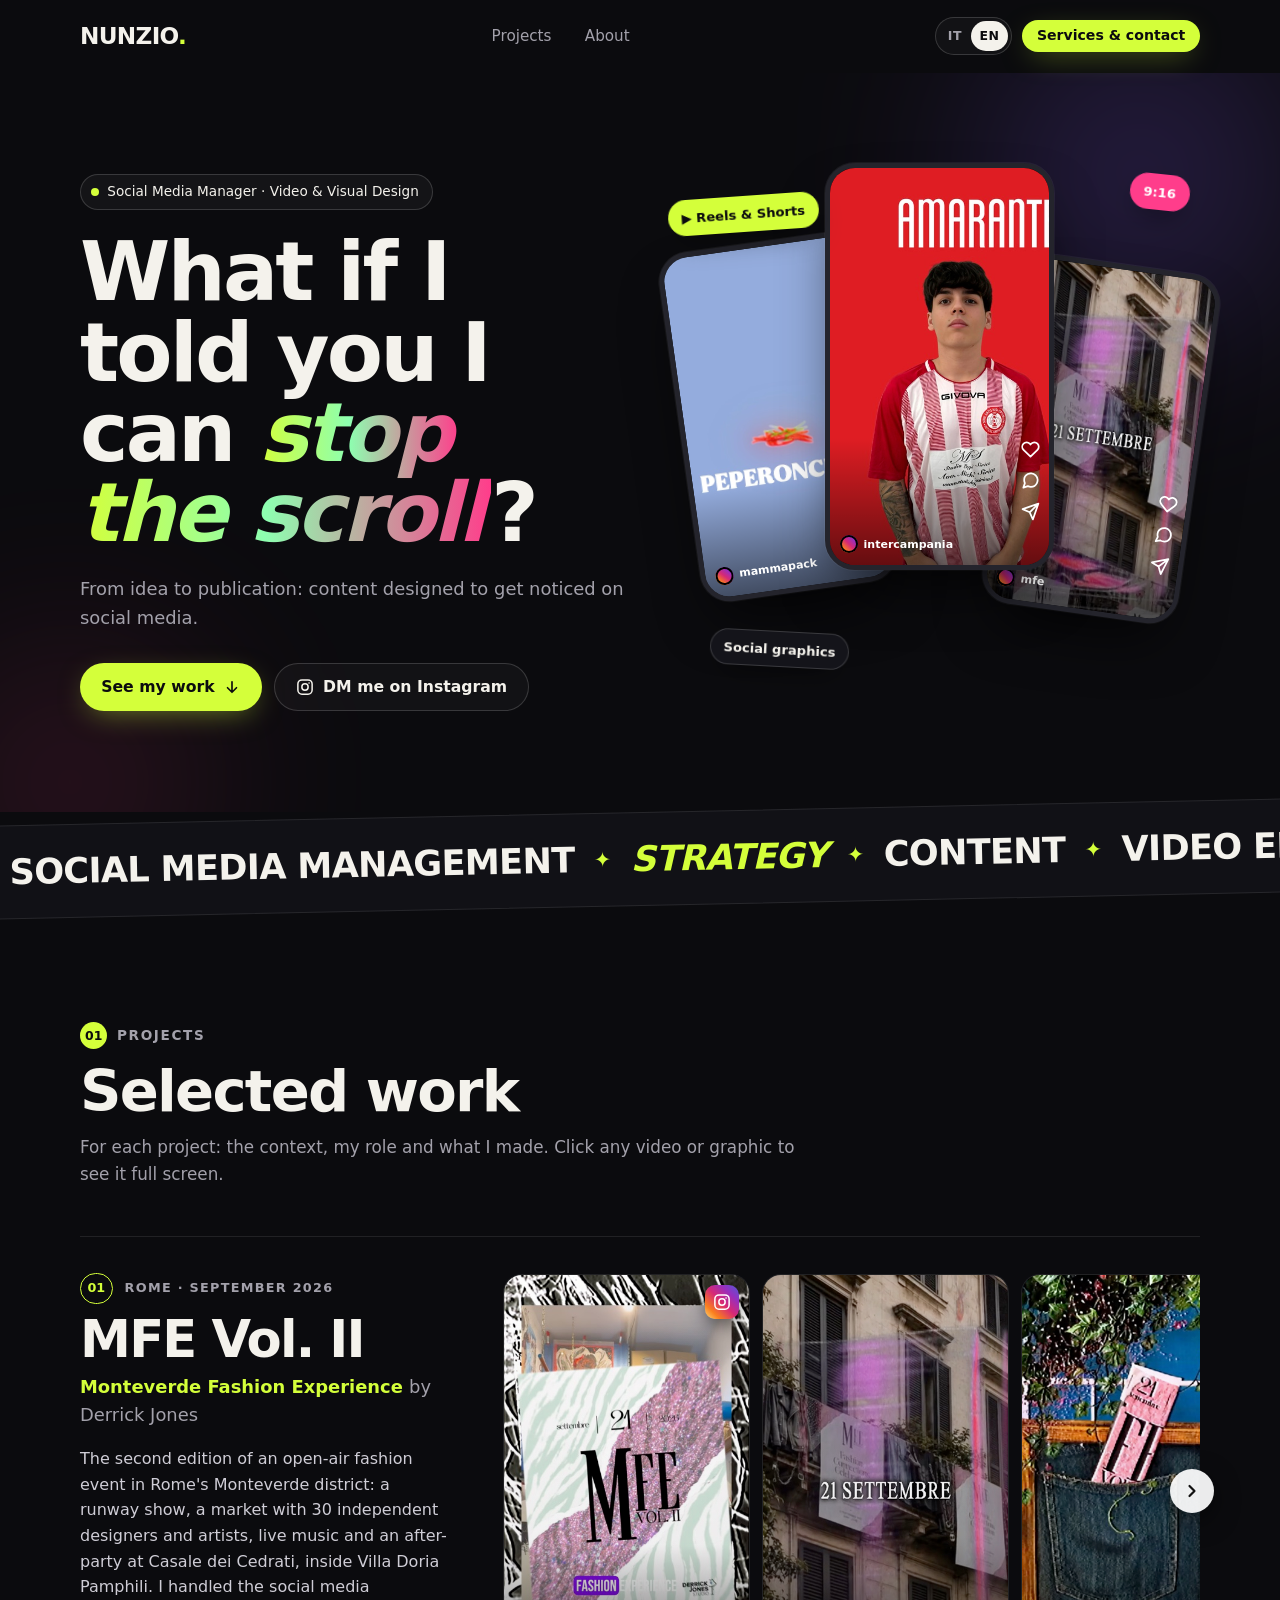
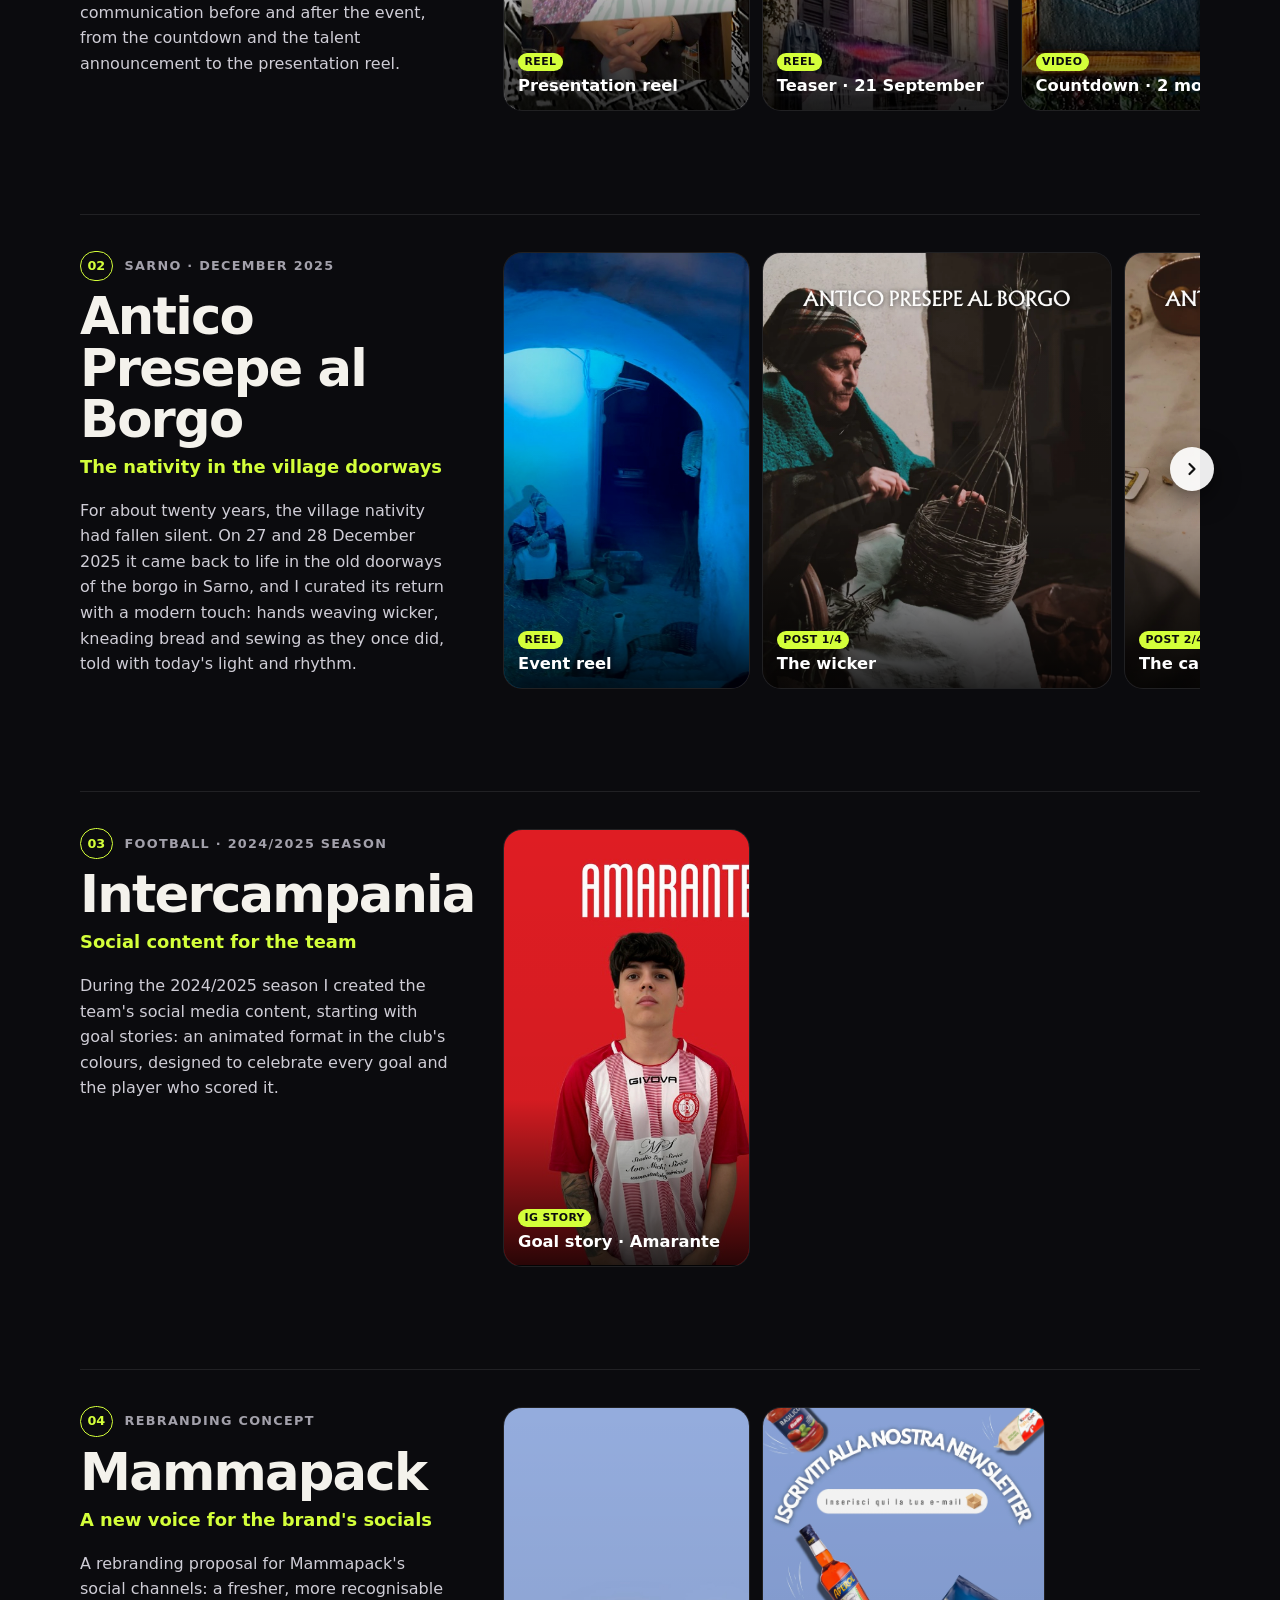
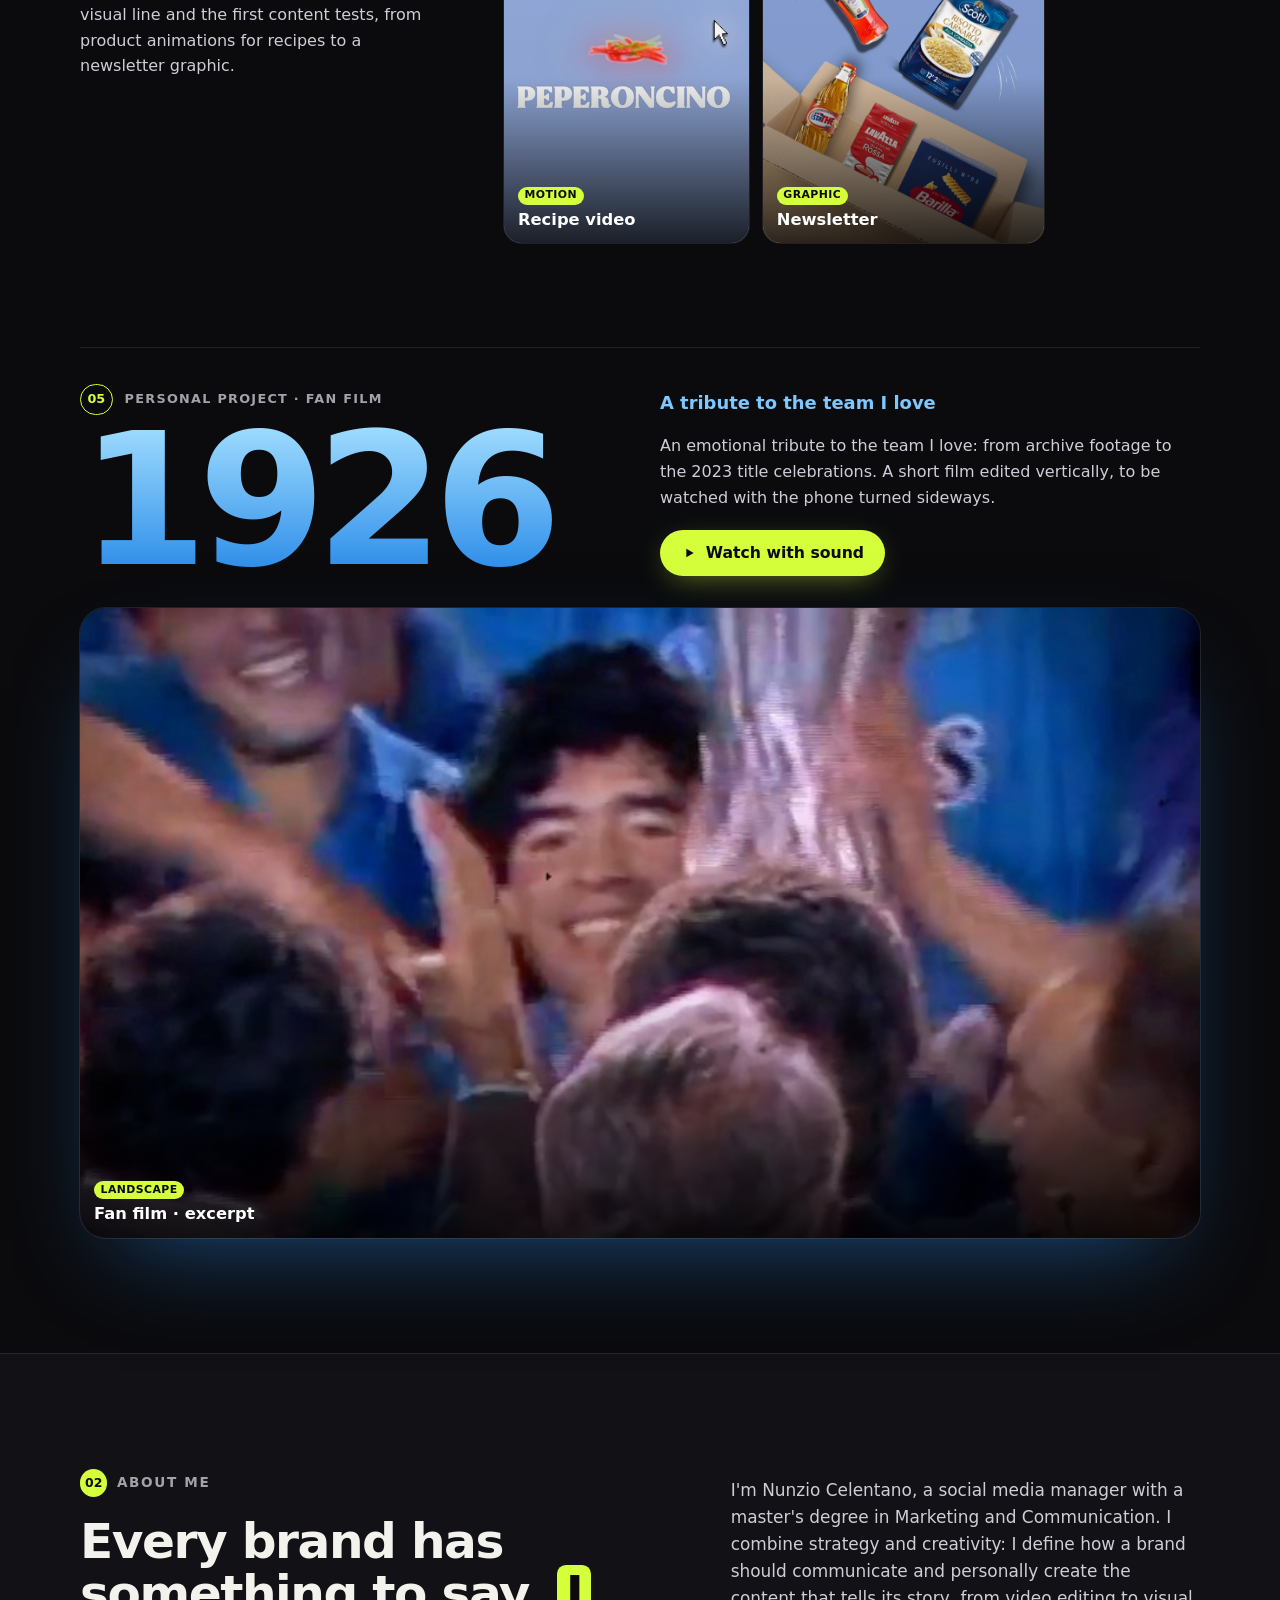
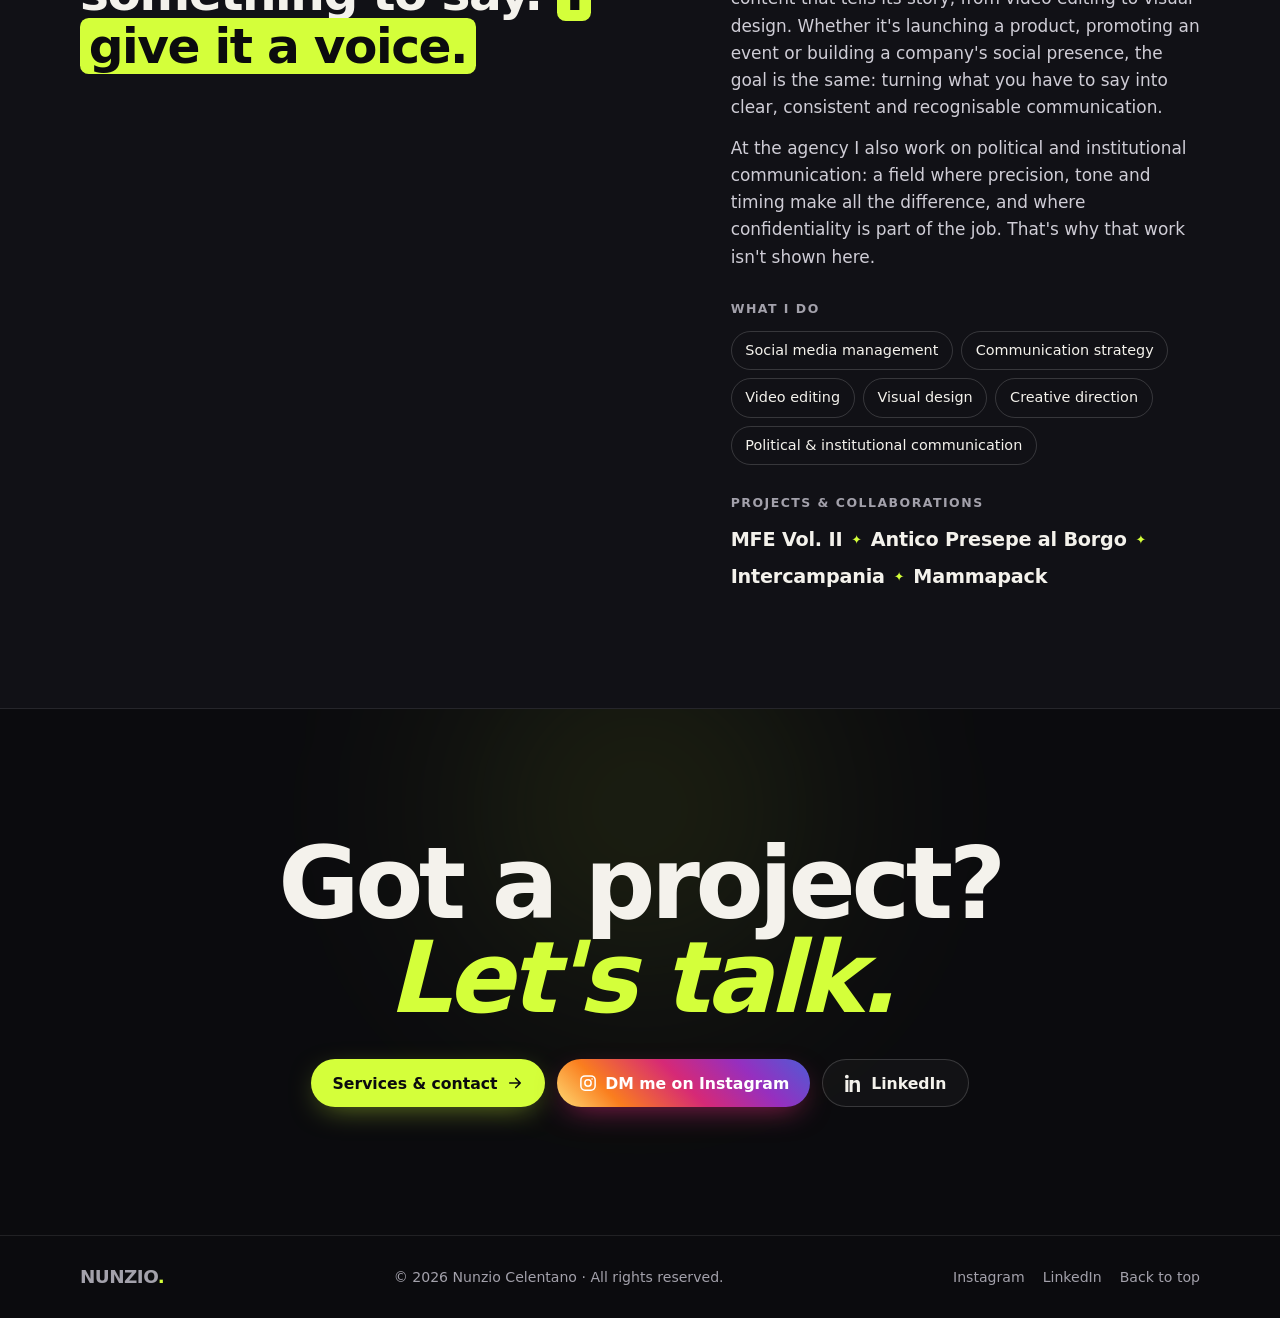
==== commit 600d8e17: "Add files via upload" ====
--- a/index.html
+++ b/index.html
@@ -41,8 +41,8 @@
       <div class="wrap hero-inner">
         <div class="hero-copy">
           <p class="kicker"><span class="live-dot" aria-hidden="true"></span><span data-i18n="hero.kicker">Social Media Manager · Video &amp; Visual Design</span></p>
-          <h1 class="hero-title" data-i18n-html="hero.title">Strategia e contenuti che <em>fanno parlare</em> di un brand.</h1>
-          <p class="hero-sub" data-i18n="hero.sub">Social media manager con una laurea magistrale in Marketing e Comunicazione e un forte occhio per il video e il visual design. Seguo i progetti dall'idea alla pubblicazione per brand, eventi, realtà sportive e istituzioni.</p>
+          <h1 class="hero-title" data-i18n-html="hero.title">E se ti dicessi che riesco a <em>fermare lo scroll</em>?</h1>
+          <p class="hero-sub" data-i18n="hero.sub">Dall'idea alla pubblicazione: contenuti pensati per farsi notare sui social.</p>
           <div class="hero-ctas">
             <a href="#progetti" class="btn btn-accent"><span data-i18n="hero.cta">Guarda i lavori</span>
               <svg viewBox="0 0 24 24" width="18" height="18" fill="none" stroke="currentColor" stroke-width="2.2" stroke-linecap="round" stroke-linejoin="round" aria-hidden="true"><path d="M12 5v14M6 13l6 6 6-6"/></svg></a>
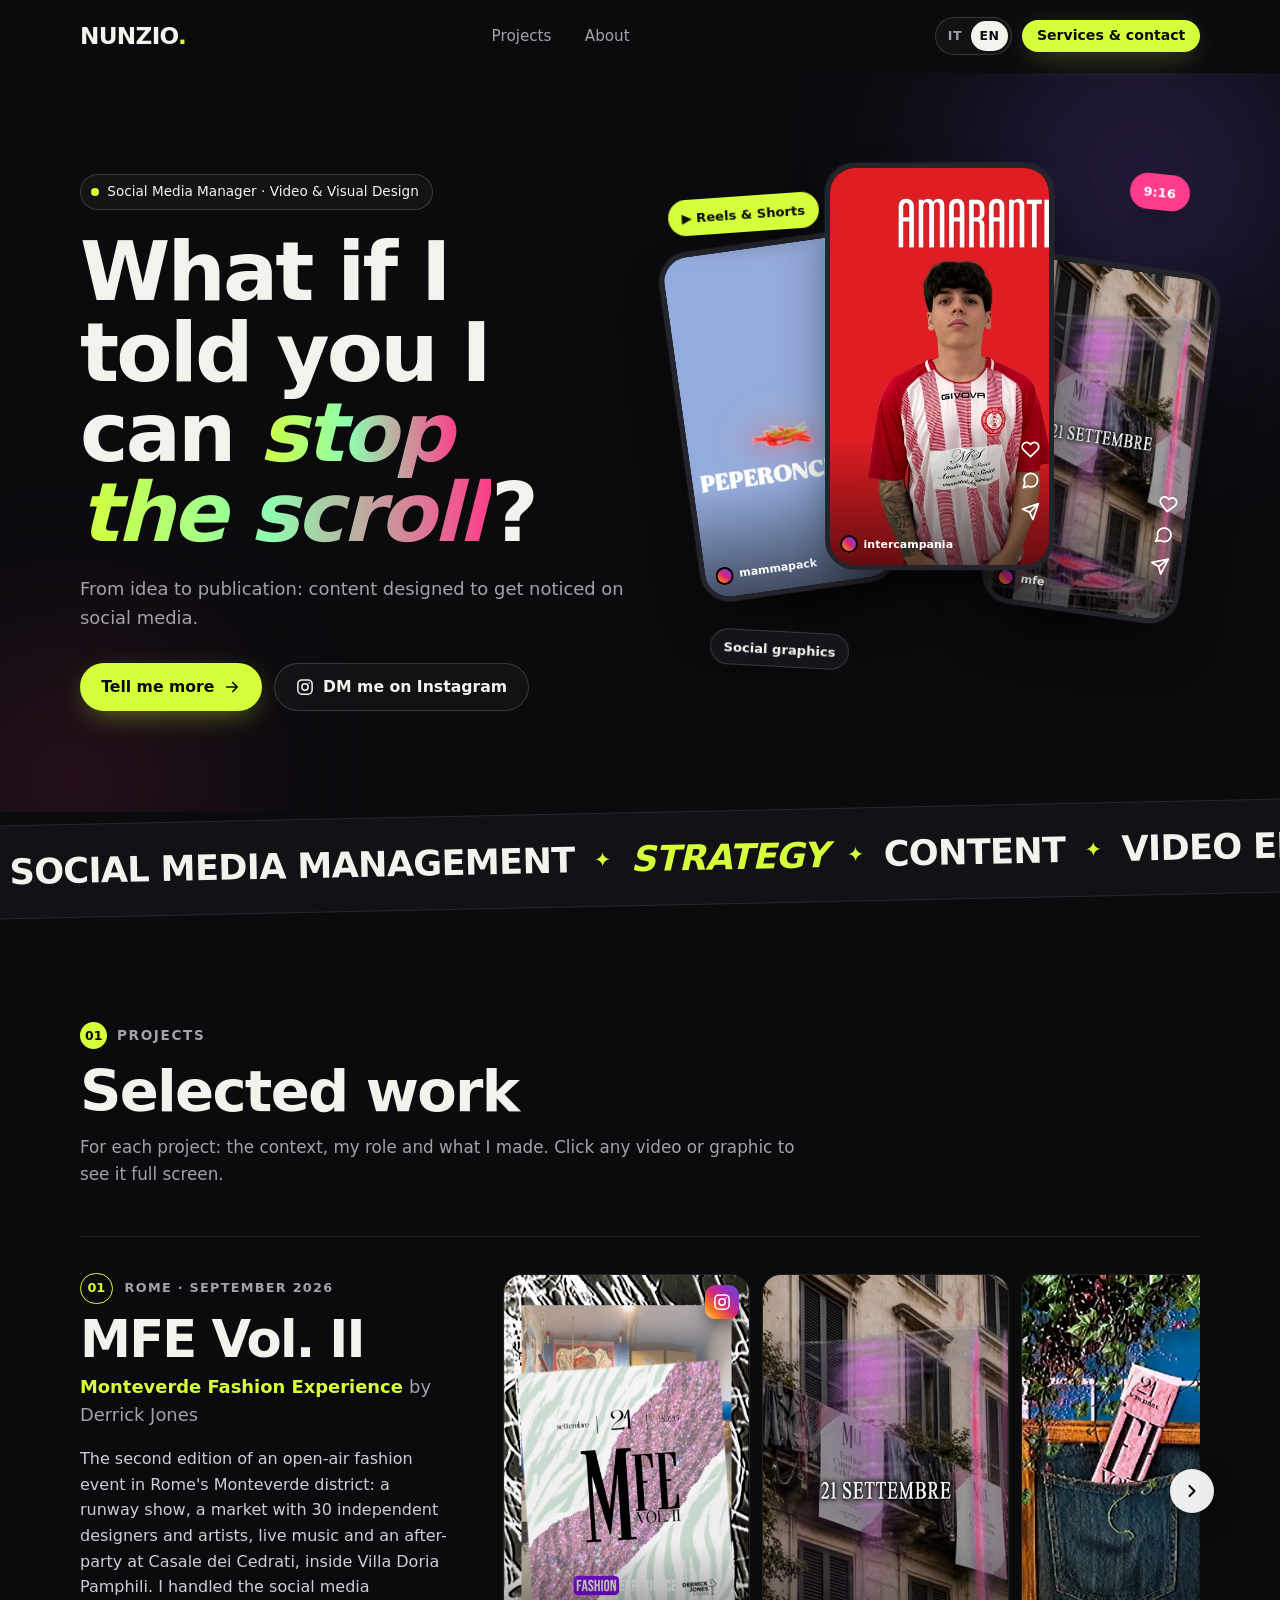
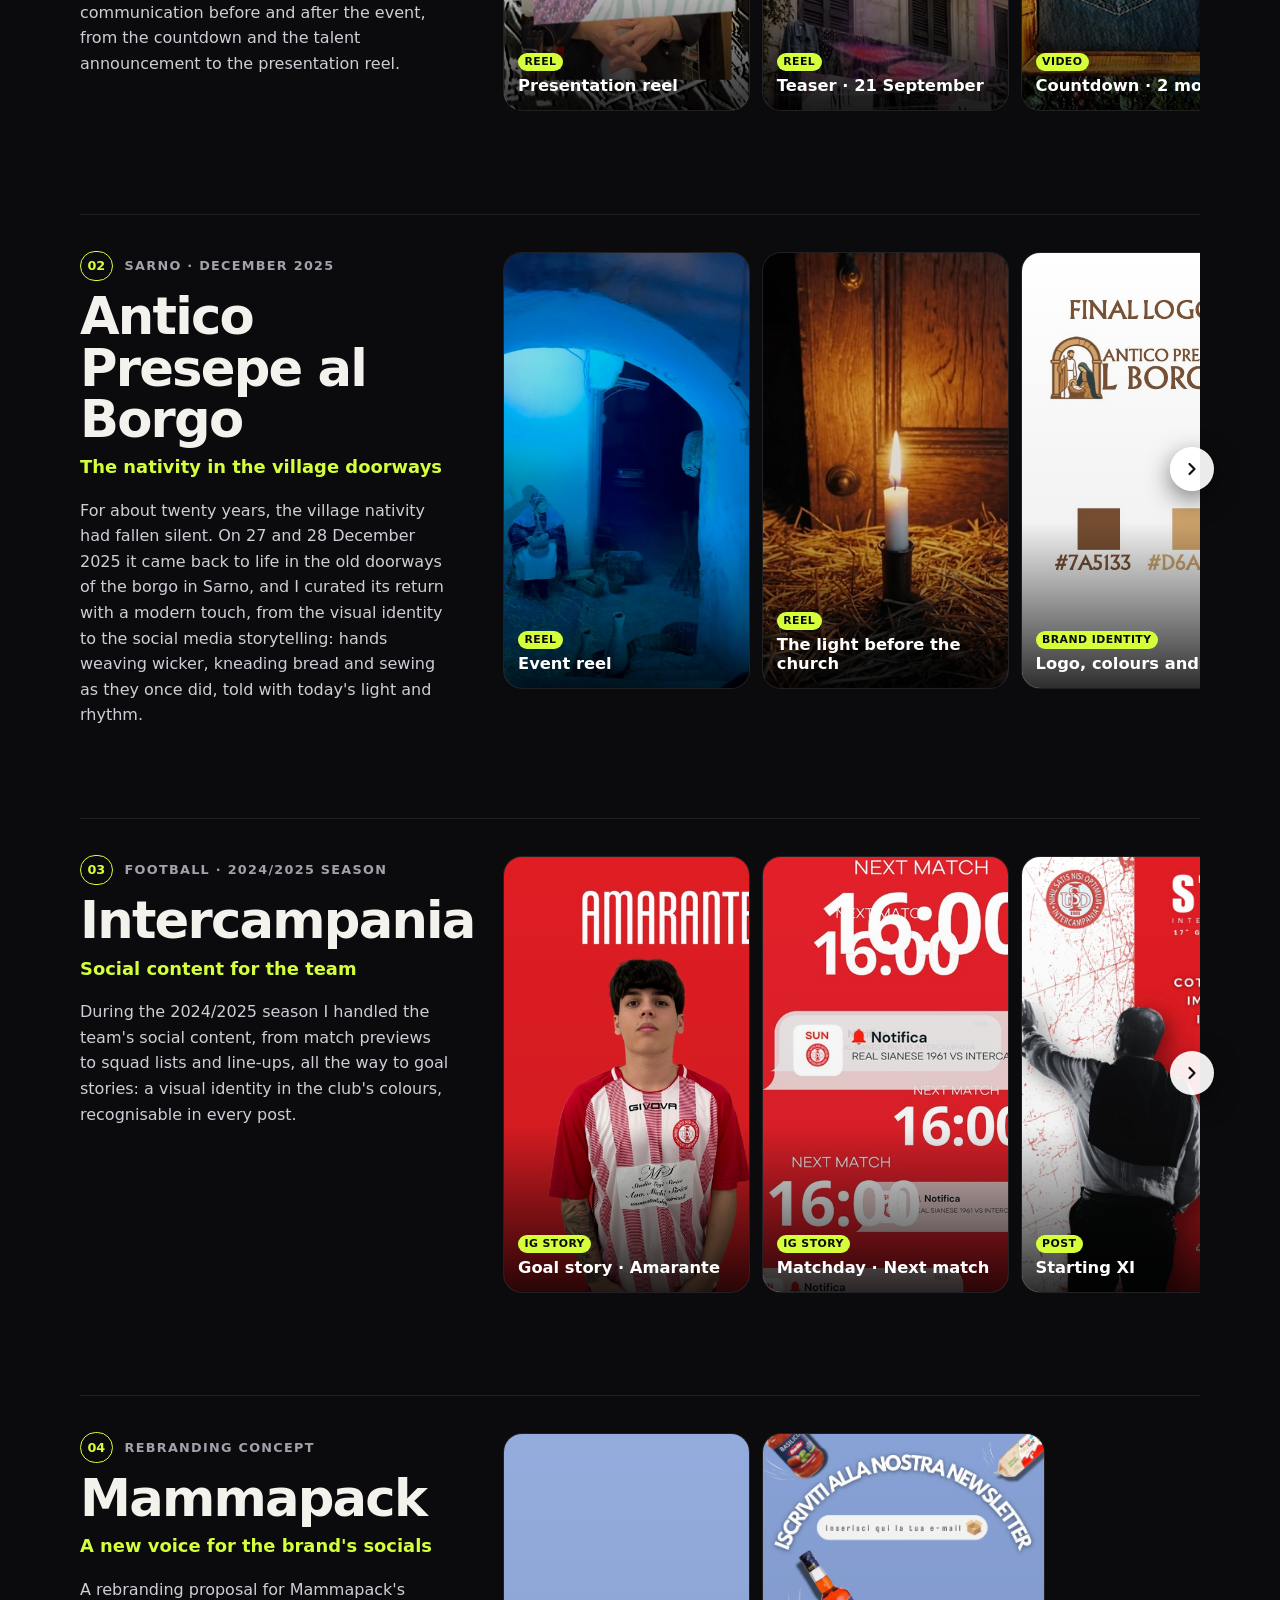
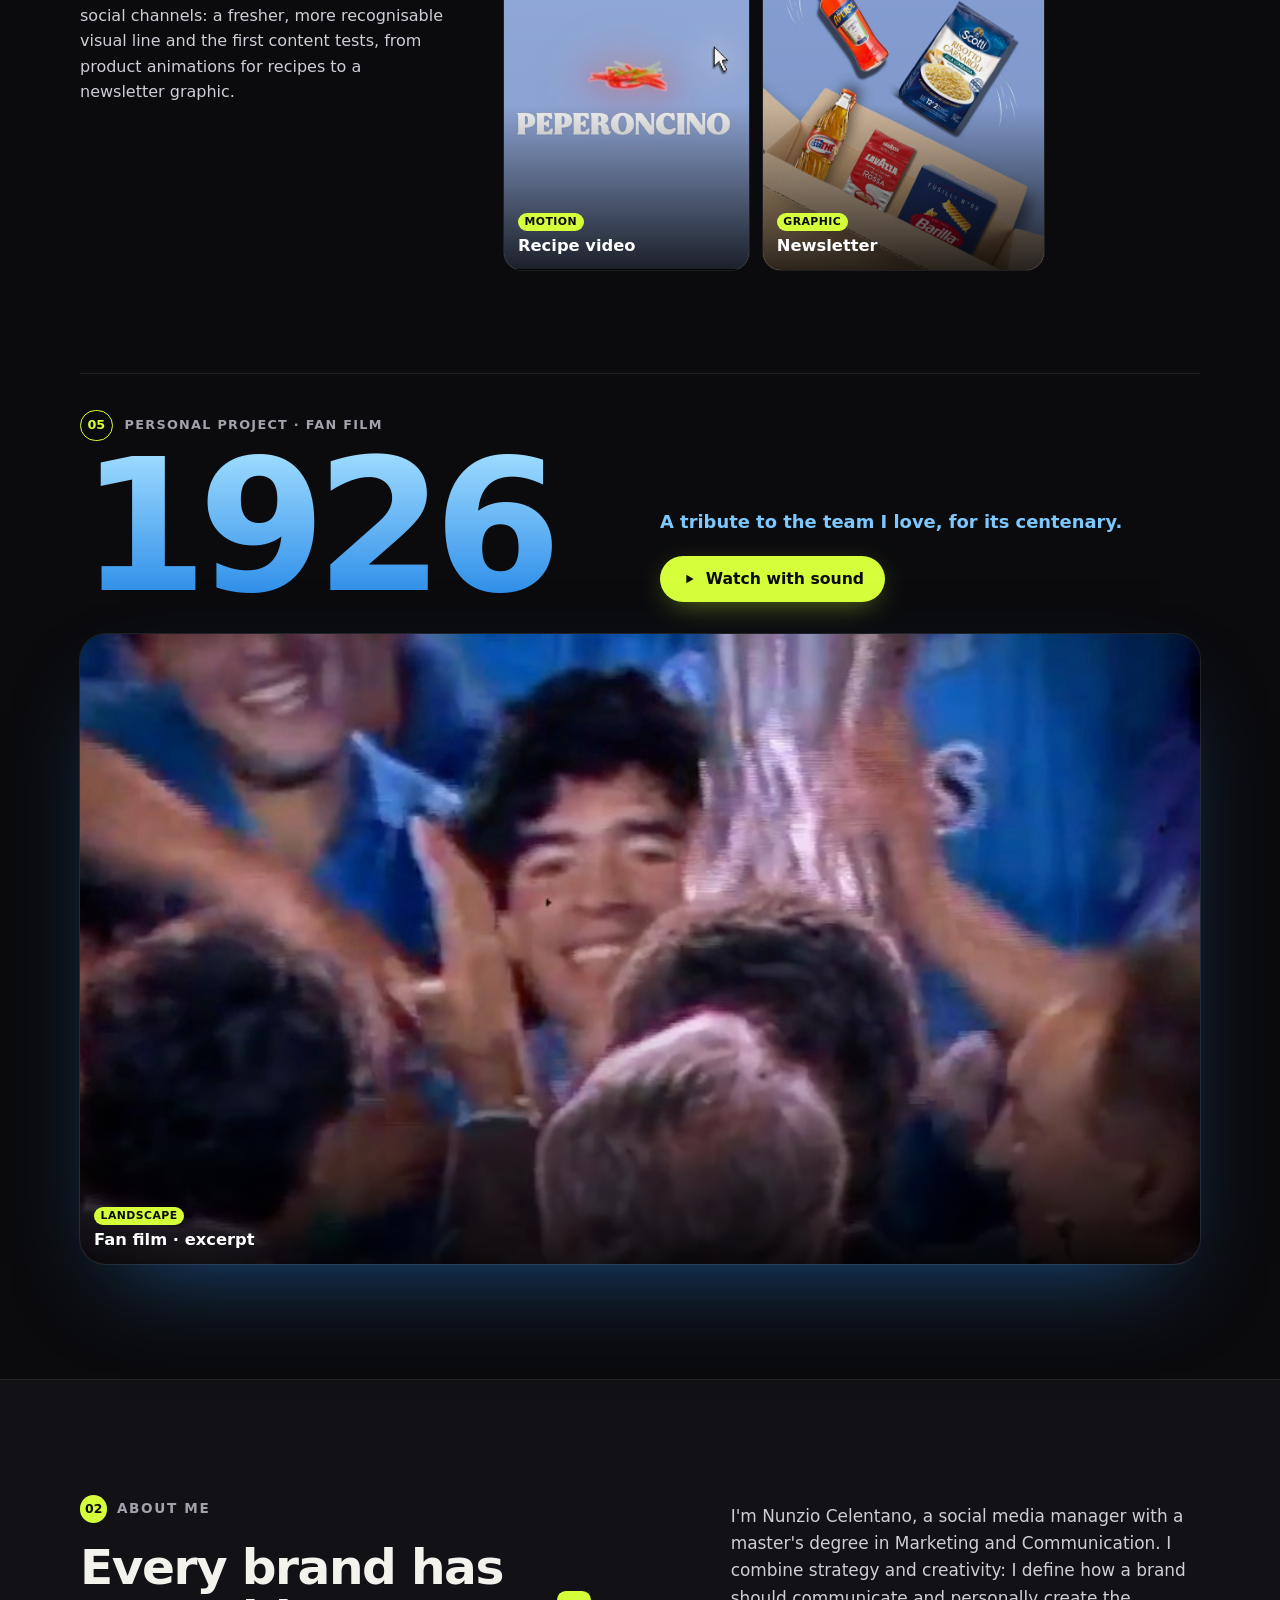
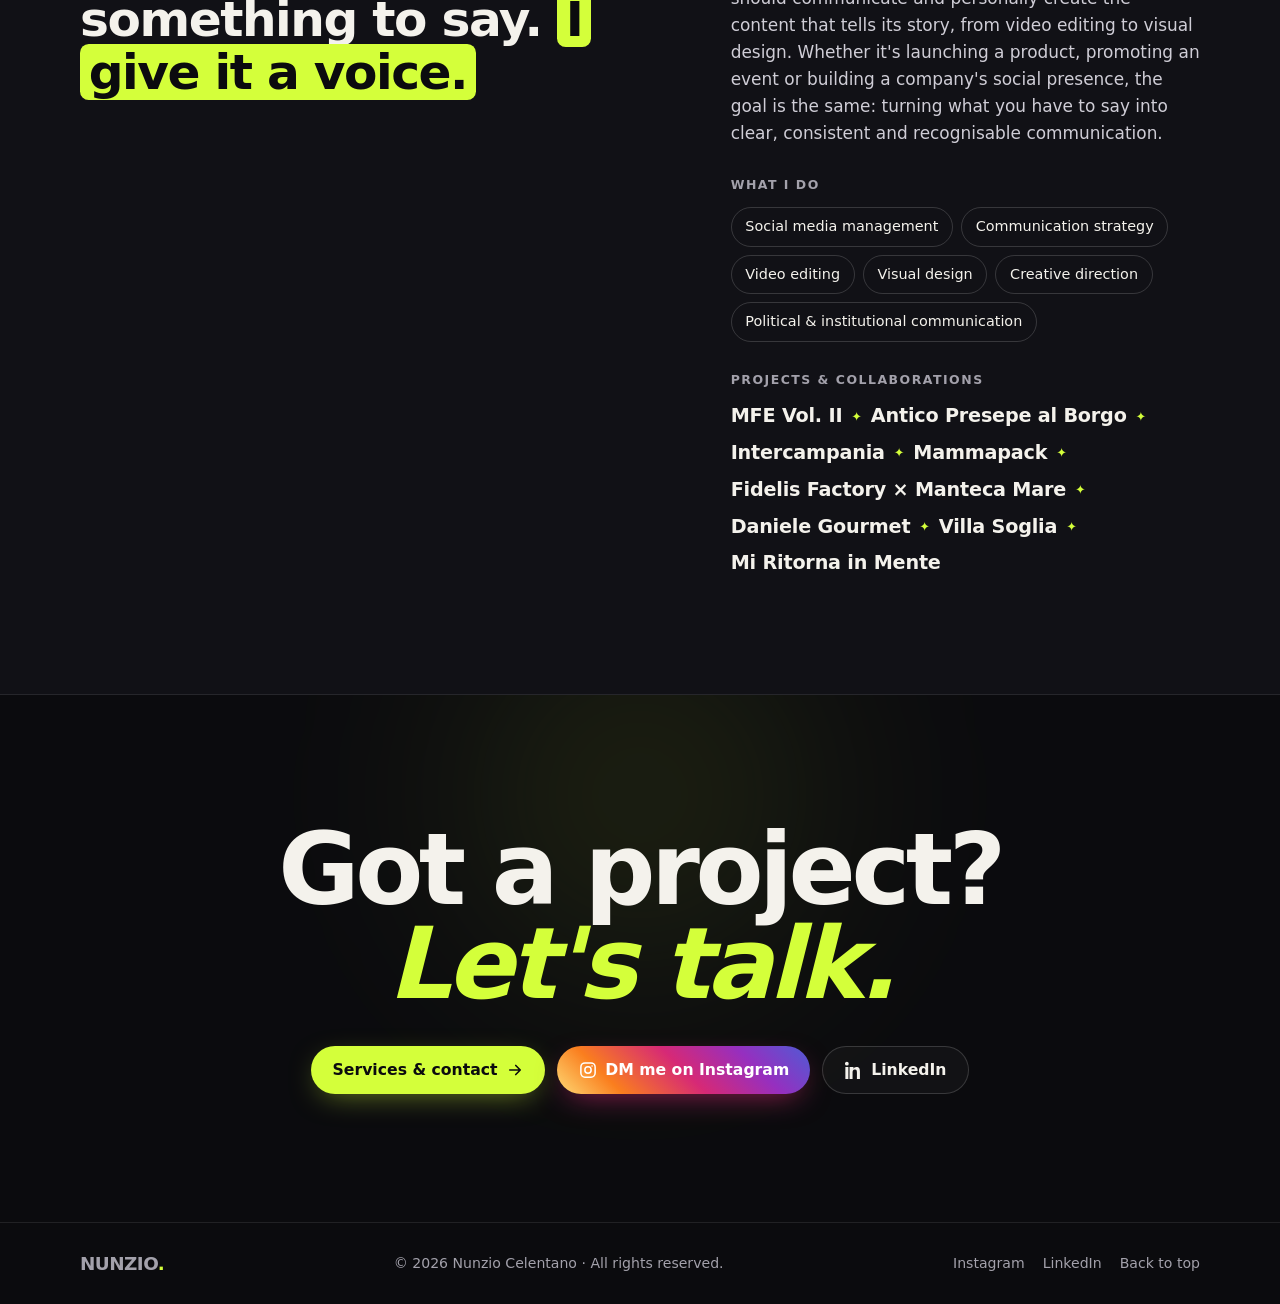
==== commit e421b336: "Add files via upload" ====
--- a/index.html
+++ b/index.html
@@ -44,8 +44,8 @@
           <h1 class="hero-title" data-i18n-html="hero.title">E se ti dicessi che riesco a <em>fermare lo scroll</em>?</h1>
           <p class="hero-sub" data-i18n="hero.sub">Dall'idea alla pubblicazione: contenuti pensati per farsi notare sui social.</p>
           <div class="hero-ctas">
-            <a href="#progetti" class="btn btn-accent"><span data-i18n="hero.cta">Guarda i lavori</span>
-              <svg viewBox="0 0 24 24" width="18" height="18" fill="none" stroke="currentColor" stroke-width="2.2" stroke-linecap="round" stroke-linejoin="round" aria-hidden="true"><path d="M12 5v14M6 13l6 6 6-6"/></svg></a>
+            <a href="servizi.html" class="btn btn-accent"><span data-i18n="srv.cta">Dimmi di più</span>
+              <svg viewBox="0 0 24 24" width="18" height="18" fill="none" stroke="currentColor" stroke-width="2.2" stroke-linecap="round" stroke-linejoin="round" aria-hidden="true"><path d="M5 12h14M13 6l6 6-6 6"/></svg></a>
             <a href="https://www.instagram.com/" class="btn btn-ghost" data-ig target="_blank" rel="noopener">
               <svg viewBox="0 0 24 24" width="18" height="18" fill="none" stroke="currentColor" stroke-width="2" stroke-linecap="round" stroke-linejoin="round" aria-hidden="true"><rect x="2.5" y="2.5" width="19" height="19" rx="5.5"/><circle cx="12" cy="12" r="4.2"/><circle cx="17.4" cy="6.6" r="1.1" fill="currentColor" stroke="none"/></svg>
               <span data-i18n="cta.ig">Scrivimi su Instagram</span></a>
@@ -148,7 +148,7 @@
               <p class="project-top"><span class="project-num">02</span><span class="project-meta" data-i18n="pre.meta">Sarno · Dicembre 2025</span></p>
               <h3 class="project-title">Antico Presepe al Borgo</h3>
               <p class="project-sub" data-i18n="pre.sub">Il presepe nei portoni del borgo</p>
-              <p class="project-text" data-i18n="pre.text">Per circa vent'anni il presepe del borgo era rimasto in silenzio. Il 27 e 28 dicembre 2025 è tornato a vivere nei portoni del borgo di Sarno, e ho curato il suo ritorno con una chiave moderna: mani che intrecciano il vimini, impastano il pane e cuciono come una volta, raccontate con la luce e il ritmo di oggi.</p>
+              <p class="project-text" data-i18n="pre.text">Per circa vent'anni il presepe del borgo era rimasto in silenzio. Il 27 e 28 dicembre 2025 è tornato a vivere nei portoni del borgo di Sarno, e ho curato il suo ritorno con una chiave moderna, dall'identità visiva al racconto sui social: mani che intrecciano il vimini, impastano il pane e cuciono come una volta, raccontate con la luce e il ritmo di oggi.</p>
             </div>
             <div class="strip-wrap">
               <div class="strip" tabindex="0" data-i18n-aria="strip.aria" aria-label="Galleria del progetto">
@@ -158,6 +158,28 @@
                     <span class="mcard-shade" aria-hidden="true"></span>
                     <span class="mcard-label"><span class="mcard-type">Reel</span><span data-i18n="pre.m1">Reel dell'evento</span></span>
                     <span class="play-badge" aria-hidden="true"><svg viewBox="0 0 24 24"><path d="M8 5.5v13l11-6.5z" fill="currentColor"/></svg></span>
+                  </button>
+                </div>
+                <div class="mcard" data-preview>
+                  <button class="mcard-open" type="button" data-video="video/presepe-luce.mp4" data-group="presepe" data-title="Antico Presepe al Borgo" data-caption="pre.m6">
+                    <video class="preview" src="video/preview/presepe-luce.mp4" poster="video/poster/presepe-luce.jpg" muted loop playsinline preload="none"></video>
+                    <span class="mcard-shade" aria-hidden="true"></span>
+                    <span class="mcard-label"><span class="mcard-type">Reel</span><span data-i18n="pre.m6">La luce davanti alla chiesa</span></span>
+                    <span class="play-badge" aria-hidden="true"><svg viewBox="0 0 24 24"><path d="M8 5.5v13l11-6.5z" fill="currentColor"/></svg></span>
+                  </button>
+                </div>
+                <div class="mcard r-land">
+                  <button class="mcard-open" type="button" data-img="grafiche/presepe-brand-identity-1.jpg" data-group="presepe" data-title="Antico Presepe al Borgo" data-caption="pre.m7">
+                    <img src="grafiche/presepe-brand-identity-1.jpg" width="1400" height="787" alt="Brand identity Antico Presepe al Borgo: logo, monogramma, wordmark, palette e tipografia" loading="lazy">
+                    <span class="mcard-shade" aria-hidden="true"></span>
+                    <span class="mcard-label"><span class="mcard-type">Brand identity</span><span data-i18n="pre.m7">Logo, colori e font</span></span>
+                  </button>
+                </div>
+                <div class="mcard r-land">
+                  <button class="mcard-open" type="button" data-img="grafiche/presepe-brand-identity-2.jpg" data-group="presepe" data-title="Antico Presepe al Borgo" data-caption="pre.m8">
+                    <img src="grafiche/presepe-brand-identity-2.jpg" width="1400" height="787" alt="Brand identity Antico Presepe al Borgo: il logo su tre sfondi diversi" loading="lazy">
+                    <span class="mcard-shade" aria-hidden="true"></span>
+                    <span class="mcard-label"><span class="mcard-type">Brand identity</span><span data-i18n="pre.m8">Il logo sui diversi sfondi</span></span>
                   </button>
                 </div>
                 <div class="mcard r-45">
@@ -200,7 +222,7 @@
               <p class="project-top"><span class="project-num">03</span><span class="project-meta" data-i18n="int.meta">Calcio · Stagione 2024/2025</span></p>
               <h3 class="project-title">Intercampania</h3>
               <p class="project-sub" data-i18n="int.sub">Contenuti social per la squadra</p>
-              <p class="project-text" data-i18n="int.text">Durante la stagione 2024/2025 ho realizzato i contenuti per i social della squadra, a partire dalle storie dedicate ai gol: un format animato nei colori del club, pensato per celebrare ogni rete e il giocatore che l'ha segnata.</p>
+              <p class="project-text" data-i18n="int.text">Durante la stagione 2024/2025 ho curato i contenuti social della squadra, dalla presentazione delle partite a convocati e formazioni, fino alle storie dedicate ai gol: un'identità grafica nei colori del club, riconoscibile in ogni uscita.</p>
             </div>
             <div class="strip-wrap">
               <div class="strip" tabindex="0" data-i18n-aria="strip.aria" aria-label="Galleria del progetto">
@@ -212,7 +234,38 @@
                     <span class="play-badge" aria-hidden="true"><svg viewBox="0 0 24 24"><path d="M8 5.5v13l11-6.5z" fill="currentColor"/></svg></span>
                   </button>
                 </div>
-              </div>
+                <div class="mcard" data-preview>
+                  <button class="mcard-open" type="button" data-video="video/intercampania-matchday.mp4" data-group="intercampania" data-title="Intercampania" data-caption="int.m2">
+                    <video class="preview" src="video/preview/intercampania-matchday.mp4" poster="video/poster/intercampania-matchday.jpg" muted loop playsinline preload="none"></video>
+                    <span class="mcard-shade" aria-hidden="true"></span>
+                    <span class="mcard-label"><span class="mcard-type" data-i18n="type.story">Storia IG</span><span data-i18n="int.m2">Matchday · Next match</span></span>
+                    <span class="play-badge" aria-hidden="true"><svg viewBox="0 0 24 24"><path d="M8 5.5v13l11-6.5z" fill="currentColor"/></svg></span>
+                  </button>
+                </div>
+                <div class="mcard r-11">
+                  <button class="mcard-open" type="button" data-img="grafiche/intercampania-starting-xi.webp" data-group="intercampania" data-title="Intercampania" data-caption="int.m3">
+                    <img src="grafiche/intercampania-starting-xi.webp" width="1080" height="1080" alt="Grafica Intercampania: formazione titolare contro AC Bracigliano" loading="lazy">
+                    <span class="mcard-shade" aria-hidden="true"></span>
+                    <span class="mcard-label"><span class="mcard-type">Post</span><span data-i18n="int.m3">Starting XI</span></span>
+                  </button>
+                </div>
+                <div class="mcard r-11">
+                  <button class="mcard-open" type="button" data-img="grafiche/intercampania-convocati.webp" data-group="intercampania" data-title="Intercampania" data-caption="int.m4">
+                    <img src="grafiche/intercampania-convocati.webp" width="1080" height="1080" alt="Grafica Intercampania: elenco dei convocati per ruolo" loading="lazy">
+                    <span class="mcard-shade" aria-hidden="true"></span>
+                    <span class="mcard-label"><span class="mcard-type">Post</span><span data-i18n="int.m4">Convocati</span></span>
+                  </button>
+                </div>
+                <div class="mcard r-11">
+                  <button class="mcard-open" type="button" data-img="grafiche/intercampania-matchday.webp" data-group="intercampania" data-title="Intercampania" data-caption="int.m5">
+                    <img src="grafiche/intercampania-matchday.webp" width="1080" height="1080" alt="Grafica Intercampania: match day contro Real Filetta Pezzano" loading="lazy">
+                    <span class="mcard-shade" aria-hidden="true"></span>
+                    <span class="mcard-label"><span class="mcard-type">Post</span><span data-i18n="int.m5">Match day</span></span>
+                  </button>
+                </div>
+              </div>
+              <button class="strip-btn strip-prev" type="button" data-i18n-aria="strip.prev" aria-label="Indietro"><svg viewBox="0 0 24 24"><path d="M15 18l-6-6 6-6"/></svg></button>
+              <button class="strip-btn strip-next" type="button" data-i18n-aria="strip.next" aria-label="Avanti"><svg viewBox="0 0 24 24"><path d="M9 18l6-6-6-6"/></svg></button>
             </div>
           </article>
 
@@ -253,8 +306,7 @@
                 <h3 class="feature-title">1926</h3>
               </div>
               <div class="feature-side">
-                <p class="project-sub" data-i18n="p26.sub">Un tributo alla squadra del cuore</p>
-                <p class="project-text" data-i18n="p26.text">Un tributo emozionale alla mia squadra del cuore: dalle immagini d'archivio alla festa per lo scudetto 2023. Un corto montato in verticale, da guardare con il telefono girato.</p>
+                <p class="project-sub" data-i18n="p26.sub">Un tributo alla mia squadra del cuore per il centenario.</p>
                 <button class="btn btn-accent" type="button" data-open="#p1926-video">
                   <svg viewBox="0 0 24 24" width="16" height="16" aria-hidden="true"><path d="M8 5.5v13l11-6.5z" fill="currentColor"/></svg>
                   <span data-i18n="p26.cta">Guarda con l'audio</span></button>
@@ -283,7 +335,6 @@
         </div>
         <div class="about-side">
           <p data-i18n="about.p1">Sono Nunzio Celentano, social media manager con una laurea magistrale in Marketing e Comunicazione. Unisco strategia e creatività: definisco come un brand deve comunicare e realizzo in prima persona i contenuti che lo raccontano, dal video editing al visual design. Che si tratti di lanciare un prodotto, promuovere un evento o costruire la presenza social di una realtà, l'obiettivo è lo stesso: trasformare ciò che hai da dire in una comunicazione chiara, coerente e riconoscibile.</p>
-          <p class="about-p2" data-i18n="about.p2">In agenzia mi occupo anche di comunicazione politica e istituzionale: un ambito in cui precisione, tono e tempismo fanno la differenza, e in cui la riservatezza è parte del lavoro. Per questo quei contenuti non sono pubblicati qui.</p>
           <p class="mini-label" data-i18n="about.skills">Cosa faccio</p>
           <ul class="chips">
             <li data-i18n="skill.1">Social media management</li>
@@ -299,6 +350,10 @@
             <li>Antico Presepe al Borgo</li>
             <li>Intercampania</li>
             <li>Mammapack</li>
+            <li>Fidelis Factory × Manteca Mare</li>
+            <li>Daniele Gourmet</li>
+            <li>Villa Soglia</li>
+            <li>Mi Ritorna in Mente</li>
           </ul>
         </div>
       </div>
--- a/assets/style.css
+++ b/assets/style.css
@@ -259,6 +259,8 @@
 }
 .mcard.r-45 { aspect-ratio: 4 / 5; }
 .mcard.r-tall { aspect-ratio: 1294 / 2000; }
+.mcard.r-11 { aspect-ratio: 1 / 1; }
+.mcard.r-land { aspect-ratio: 1400 / 787; }
 .mcard-open { position: absolute; inset: 0; display: block; width: 100%; height: 100%; text-align: left; cursor: pointer; }
 .mcard-open[data-img] { cursor: zoom-in; }
 .mcard video, .mcard img { position: absolute; inset: 0; width: 100%; height: 100%; object-fit: cover; transition: transform .6s var(--ease); }
